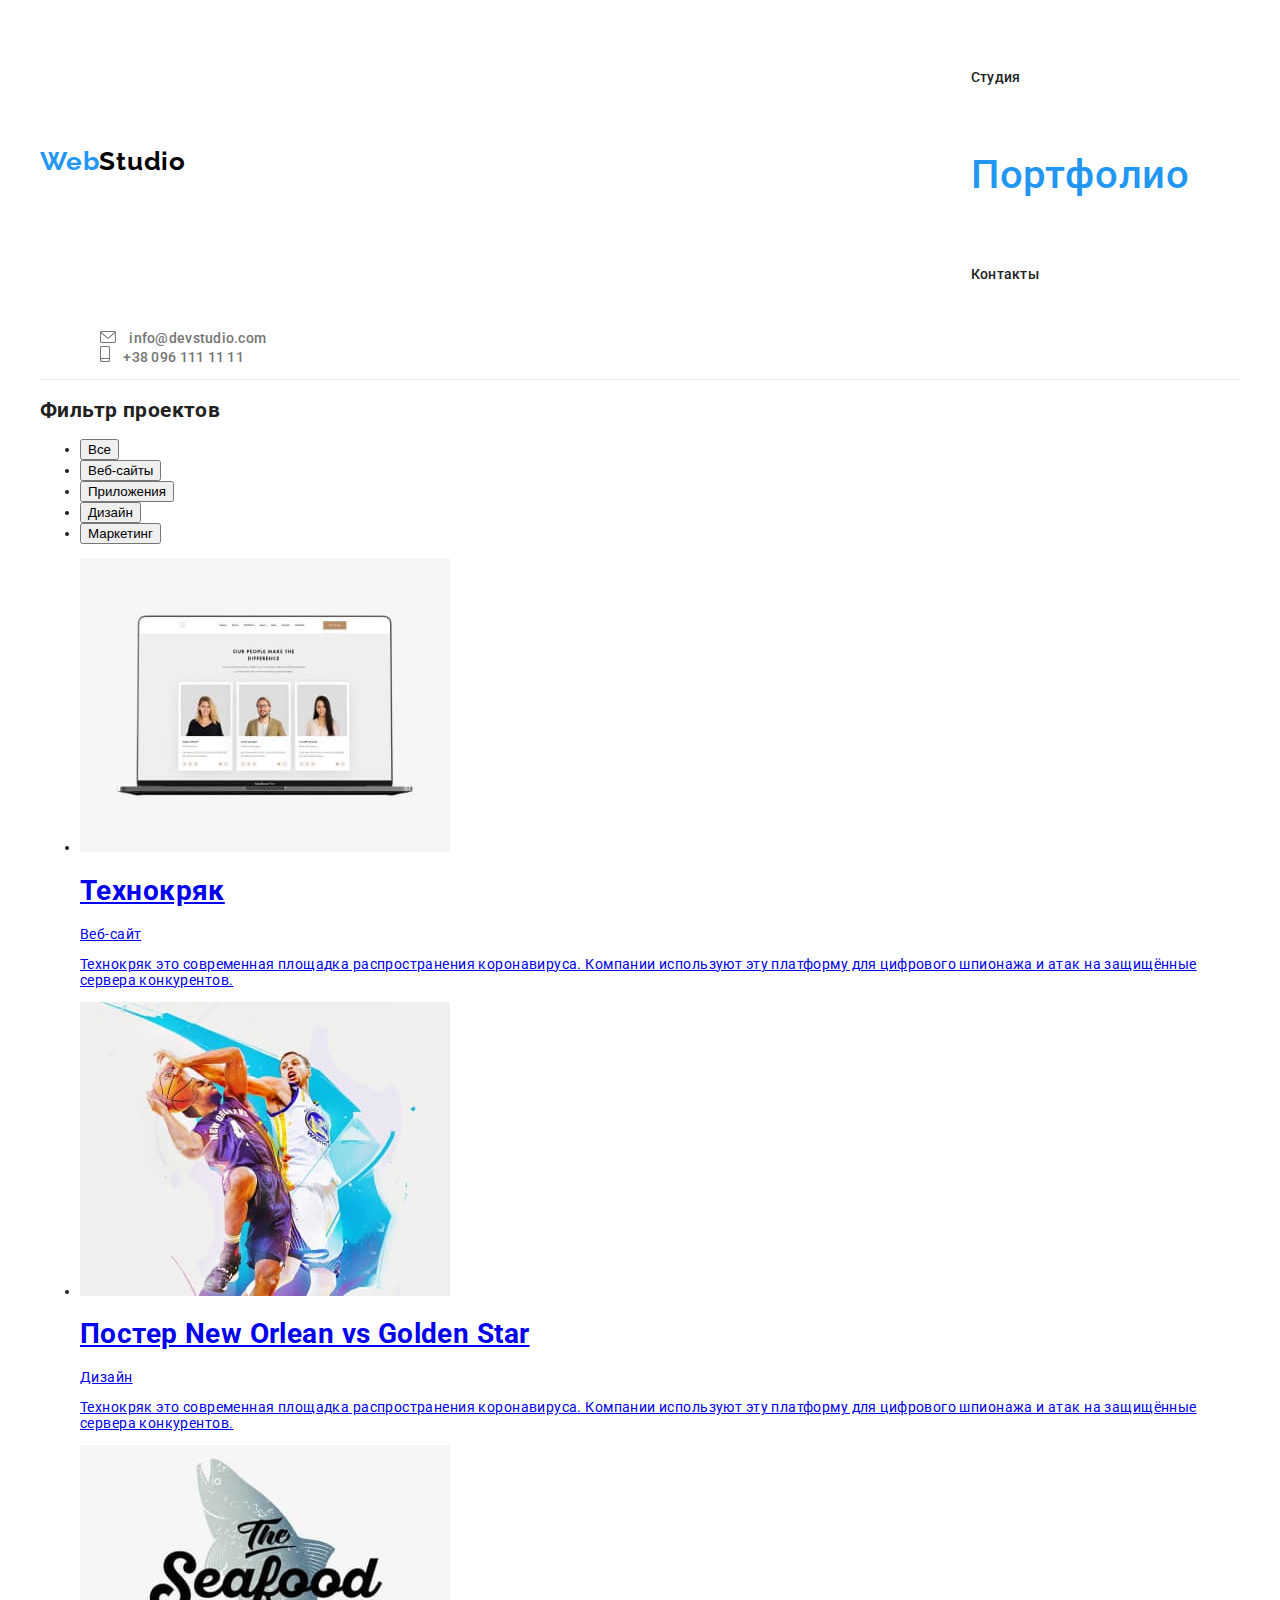
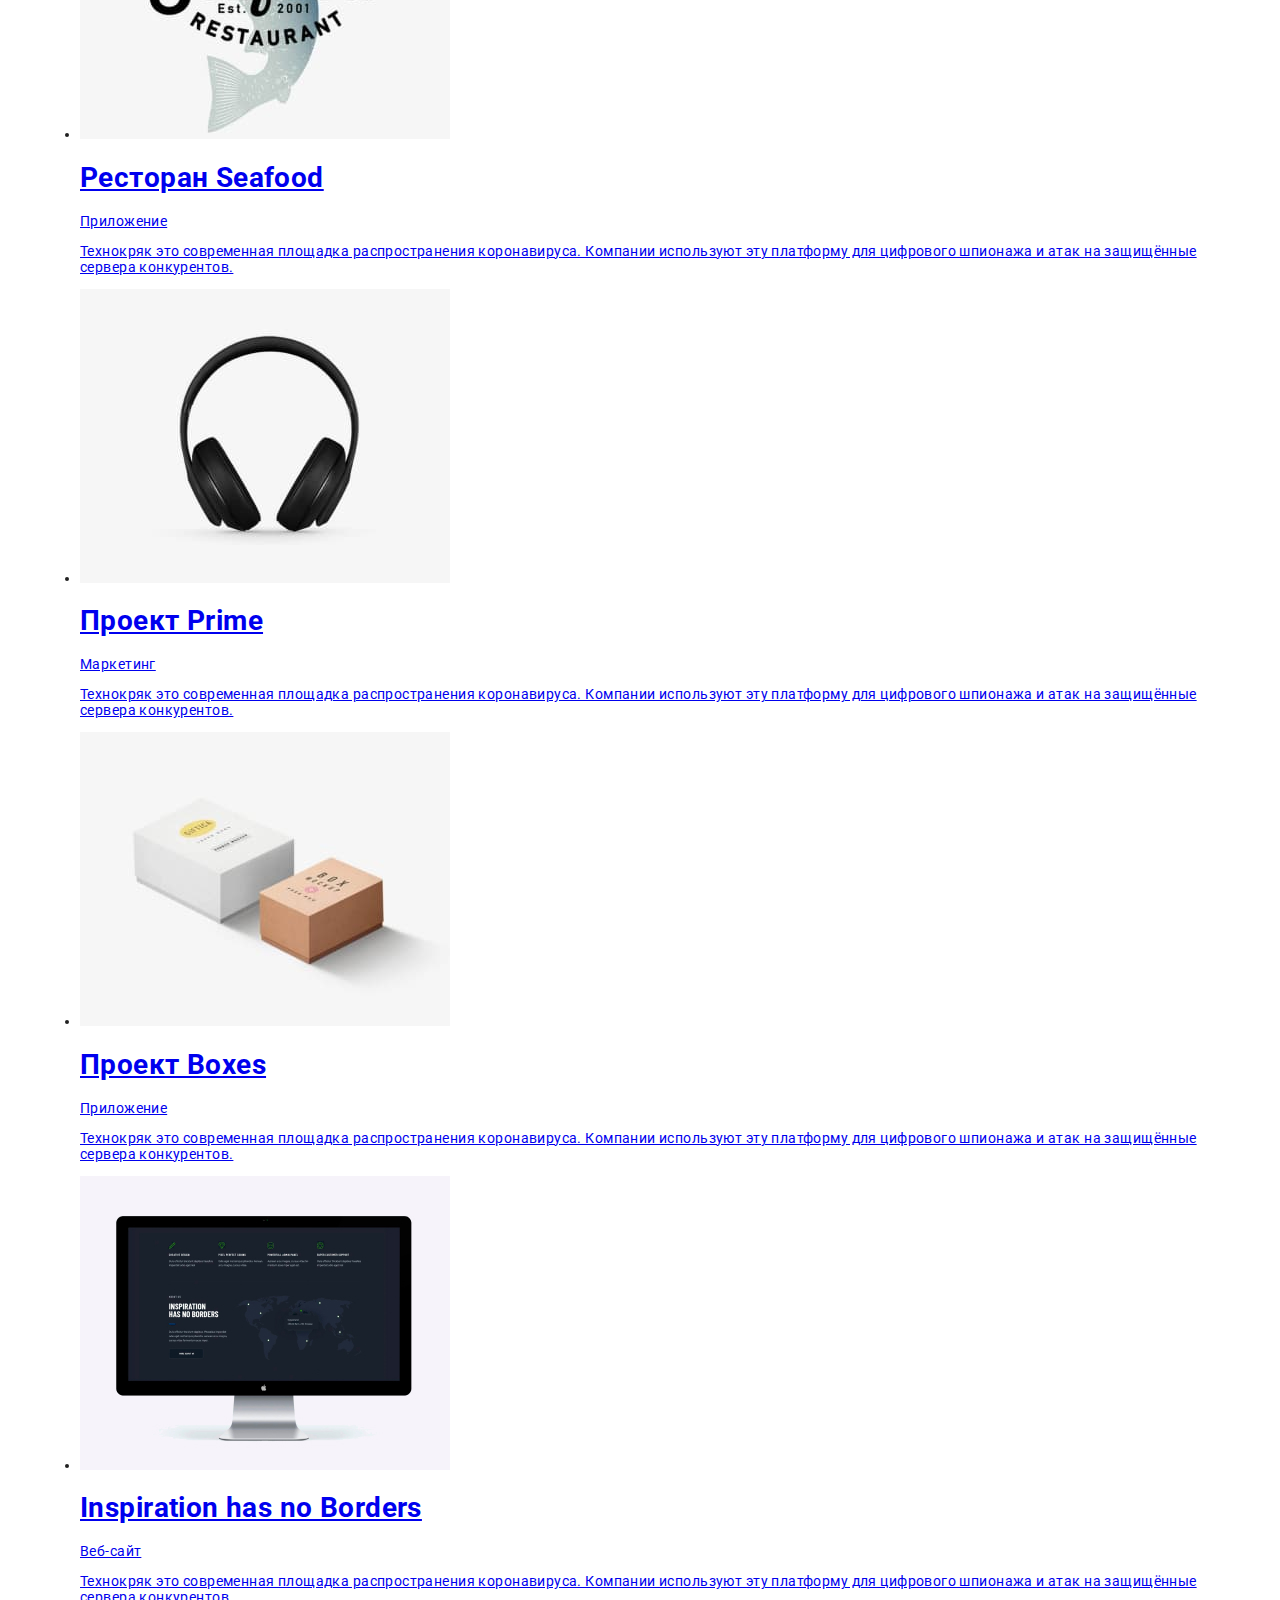
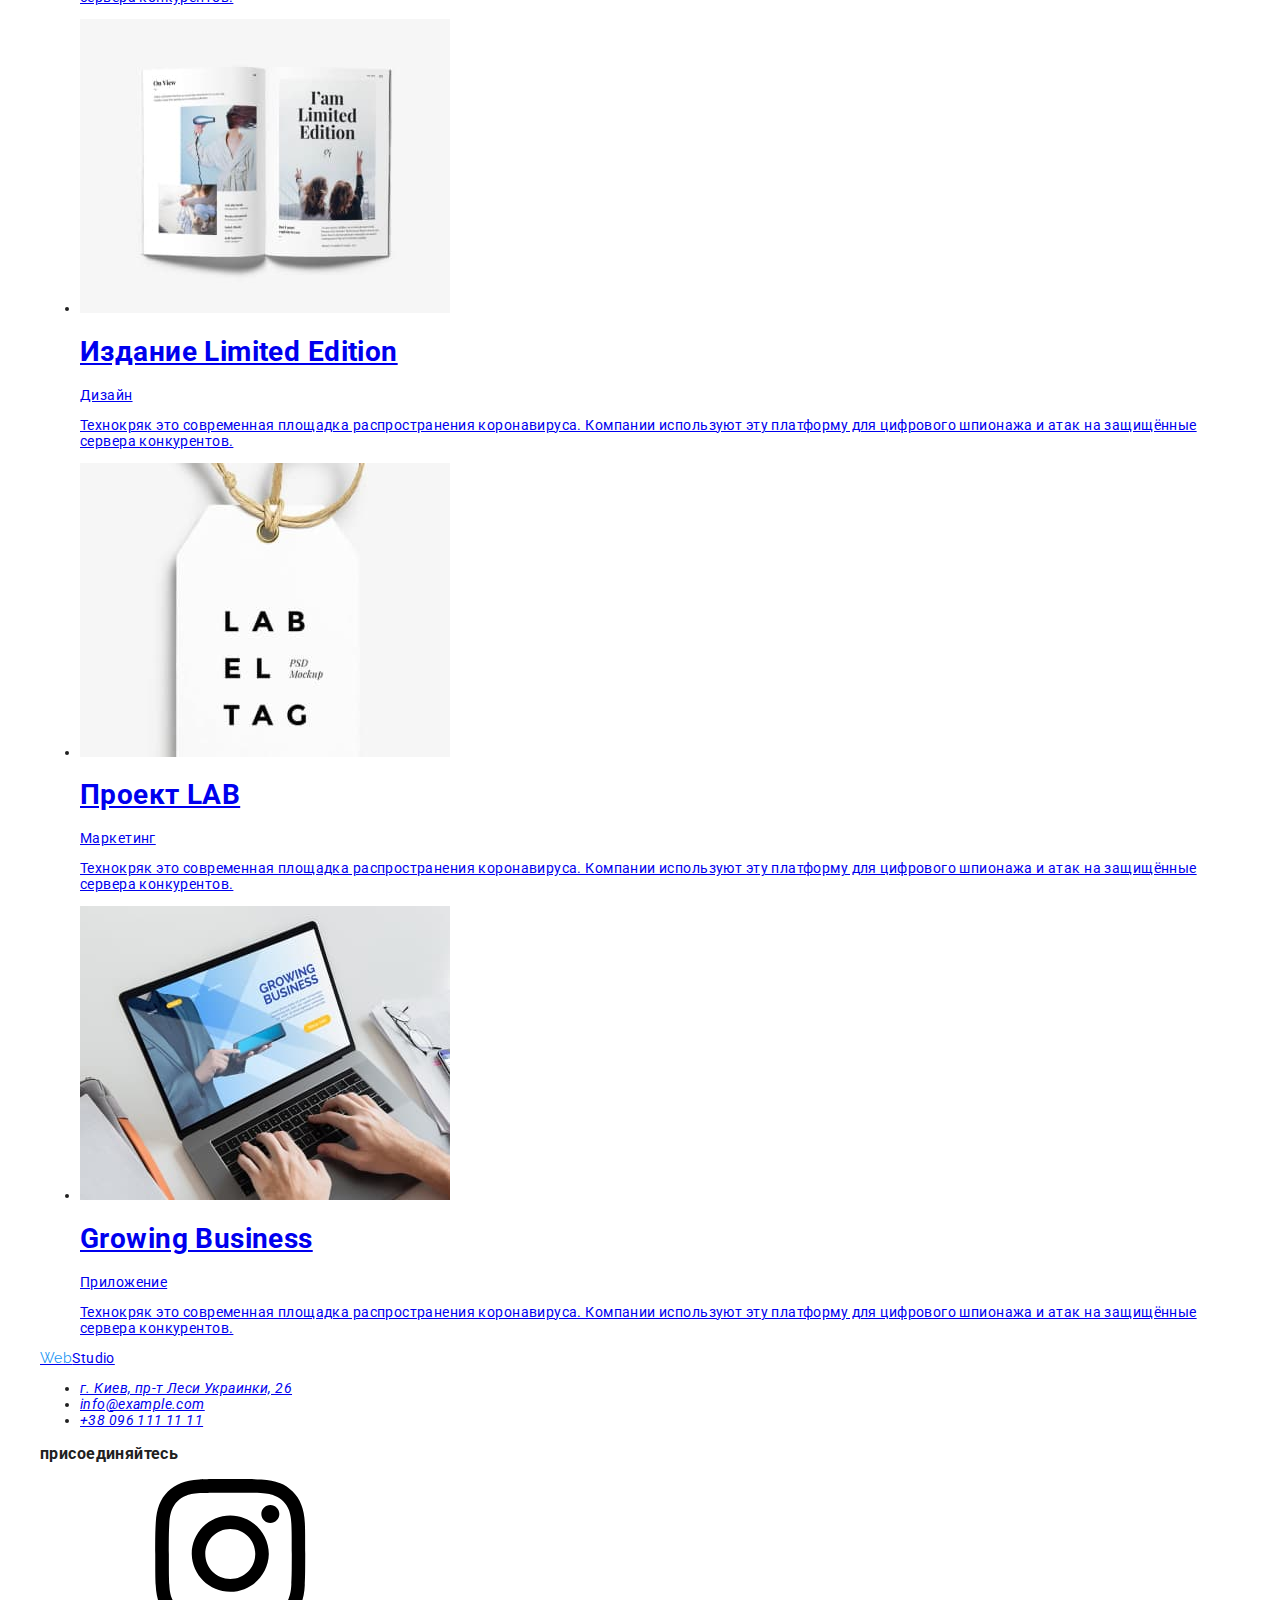
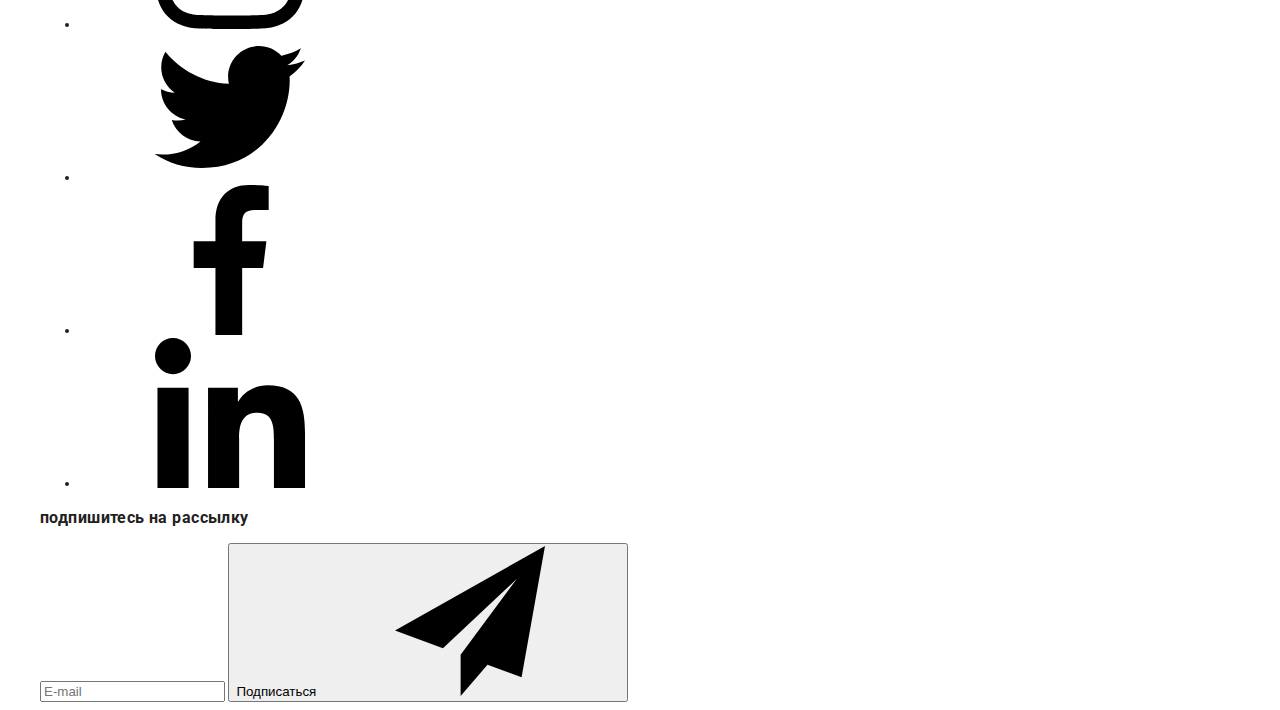
==== portfolio.html @ b64569e5 "Сделана предварительная верстка мобильного хедера и выпадающего меню" ====
<!DOCTYPE html>
<html lang="ru">
<head>
    <meta charset="UTF-8">
    <meta http-equiv="X-UA-Compatible" content="IE=edge">
    <meta name="viewport" content="width=device-width, initial-scale=1.0">
    <title>Portfolio</title>
    <link rel="preconnect" href="https://fonts.googleapis.com">
    <link rel="preconnect" href="https://fonts.gstatic.com" crossorigin>
    <link href="https://fonts.googleapis.com/css2?family=Raleway:wght@700&family=Roboto:wght@400;500;700;900&display=swap"
        rel="stylesheet">
    <link rel="stylesheet" href="https://cdnjs.cloudflare.com/ajax/libs/modern-normalize/1.1.0/modern-normalize.min.css"
        integrity="sha512-wpPYUAdjBVSE4KJnH1VR1HeZfpl1ub8YT/NKx4PuQ5NmX2tKuGu6U/JRp5y+Y8XG2tV+wKQpNHVUX03MfMFn9Q=="
        crossorigin="anonymous" referrerpolicy="no-referrer" />
    <link rel="stylesheet" href="./css/main.min.css">
</head>
<body>

    <!--Header section-->
    
    <header>
        <div class="container">
        <div class="header">
            <nav class="navbar">
                <a href="./" class="header__logo"><span class="logo-first-half">Web</span>Studio</a>
                <ul class="navbar-list">
                    <li class="navbar-list__item">
                        <a href="./" class="navbar-list__link">Студия</a>
                    </li>
                    <li class="navbar-list__item">
                        <a href="./portfolio.html" class="navbar-list__link navbar-list__link--current">Портфолио</a>
                    </li>
                    <li class="navbar-list__item">
                        <a href="#" class="navbar-list__link">Контакты</a>
                    </li>
                </ul>
            </nav>
            <ul class="header-contacts">
                <li class="header-contacts__item">
                    <a href="mailto:info@devstudio.com" class="header-contacts__link">
                        <svg class="header-contacts__mail">
                            <use href="./images/icons.svg#icon-envelope"></use>
                        </svg>
                        info@devstudio.com
                    </a>
                </li>
                <li class="header-contacts__item">
                    <a href="tel:+380961111111" class="header-contacts__link">
                            <svg class="header-contacts__phone">
                            <use href="./images/icons.svg#icon-smartphone"></use>
                        </svg>
                        +38 096 111 11 11
                    </a>
                </li>
            </ul>
        </div>
        </div>
    </header>

    <main>

        <!-- Секция фильтры -->
        <section class="projects-section section">
            <div class="container">
                <h2 class="filters-title">Фильтр проектов</h2>
                <ul class="filters">
                        <li><button class="filters__button" type="button">Все</button></li>
                        <li><button class="filters__button" type="button">Веб-сайты</button></li>
                        <li><button class="filters__button" type="button">Приложения</button></li>
                        <li><button class="filters__button" type="button">Дизайн</button></li>
                        <li><button class="filters__button" type="button">Маркетинг</button></li>
                </ul> 
        

        <!-- Секция проекты -->

        <ul class="projects-list">
            <li class="project">
                <a href="#" target="_blank" class="project__link">
                    <div class="project__card">
                        <img src="./images/portfolio1.jpg" alt="Веб-сайт на ноутбуке" width="370">
                        <div class="project__text">
                            <h1 class="project__title">Технокряк</h1>
                            <p class="project__description">Веб-сайт</p>
                        </div>
                        <p class="project__overlay">Технокряк это современная площадка распространения коронавируса.
                            Компании используют эту
                            платформу для цифрового
                            шпионажа и атак на защищённые сервера конкурентов.
                        </p>
                    </div>
                </a>
            </li>
            <li class="project">
                <a href="#" target="_blank" class="project__link">
                    <div class="project__card">
                        <img src="./images/portfolio2.jpg" alt="Постер с баскетболистами" width="370">
                        <div class="project__text">
                            <h1 class="project__title">Постер New Orlean vs Golden Star</h1>
                            <p class="project__description">Дизайн</p>
                        </div>
                        <p class="project__overlay">Технокряк это современная площадка распространения коронавируса.
                            Компании используют эту
                            платформу для цифрового
                            шпионажа и атак на защищённые сервера конкурентов.
                        </p>
                    </div>
                </a>
            </li>
            <li class="project">
                <a href="#" target="_blank" class="project__link">
                    <div class="project__card">
                        <img src="./images/portfolio3.jpg" alt="Логотип ресторана морепродуктов" width="370">
                        <div class="project__text">
                            <h1 class="project__title">Ресторан Seafood</h1>
                            <p class="project__description">Приложение</p>
                        </div>
                        <p class="project__overlay">Технокряк это современная площадка распространения коронавируса.
                            Компании используют эту
                            платформу для цифрового
                            шпионажа и атак на защищённые сервера конкурентов.
                        </p>
                    </div>
                </a>
            </li>
            <li class="project">
                <a href="#" target="_blank" class="project__link">
                    <div class="project__card">
                        <img src="./images/portfolio4.jpg" alt="Наушники" width="370">
                        <div class="project__text">
                            <h1 class="project__title">Проект Prime</h1>
                            <p class="project__description">Маркетинг</p>
                        </div>
                        <p class="project__overlay">Технокряк это современная площадка распространения коронавируса.
                            Компании используют эту
                            платформу для цифрового
                            шпионажа и атак на защищённые сервера конкурентов.
                        </p>
                    </div>
                </a>
            </li>
            <li class="project">
                <a href="#" target="_blank" class="project__link">
                    <div class="project__card">
                        <img src="./images/portfolio5.jpg" alt="Приложения-коробки" width="370">
                        <div class="project__text">
                            <h1 class="project__title">Проект Boxes</h1>
                            <p class="project__description">Приложение</p>
                        </div>
                        <p class="project__overlay">Технокряк это современная площадка распространения коронавируса.
                            Компании используют эту
                            платформу для цифрового
                            шпионажа и атак на защищённые сервера конкурентов.
                        </p>
                    </div>
                </a>
            </li>
            <li class="project">
                <a href="#" target="_blank" class="project__link">
                    <div class="project__card">
                        <img src="./images/portfolio6.jpg" alt="Веб сайт на мониторе" width="370">
                        <div class="project__text">
                            <h1 class="project__title">Inspiration has no Borders</h1>
                            <p class="project__description">Веб-сайт</p>
                        </div>
                        <p class="project__overlay">Технокряк это современная площадка распространения коронавируса.
                            Компании используют эту
                            платформу для цифрового
                            шпионажа и атак на защищённые сервера конкурентов.
                        </p>
                    </div>
                </a>
            </li>
            <li class="project">
                <a href="#" target="_blank" class="project__link">
                    <div class="project__card">
                        <img src="./images/portfolio7.jpg" alt="Развернутый журнал" width="370">
                        <div class="project__text">
                            <h1 class="project__title">Издание Limited Edition</h1>
                            <p class="project__description">Дизайн</p>
                        </div>
                        <p class="project__overlay">Технокряк это современная площадка распространения коронавируса.
                            Компании используют эту
                            платформу для цифрового
                            шпионажа и атак на защищённые сервера конкурентов.
                        </p>
                    </div>
                </a>
            </li>
            <li class="project">
                <a href="#" target="_blank" class="project__link">
                    <div class="project__card">
                        <img src="./images/portfolio8.jpg" alt="Бумажный ярлык" width="370">
                        <div class="project__text">
                            <h1 class="project__title">Проект LAB</h1>
                            <p class="project__description">Маркетинг</p>
                        </div>
                        <p class="project__overlay">Технокряк это современная площадка распространения коронавируса.
                            Компании используют эту
                            платформу для цифрового
                            шпионажа и атак на защищённые сервера конкурентов.
                        </p>
                    </div>
                </a>
            </li>
            <li class="project">
                <a href="#" target="_blank" class="project__link">
                    <div class="project__card">
                        <img src="./images/portfolio9.jpg" alt="Работа на сайте на ноутбуке" width="370">
                        <div class="project__text">
                            <h1 class="project__title">Growing Business</h1>
                            <p class="project__description">Приложение</p>
                        </div>
                        <p class="project__overlay">Технокряк это современная площадка распространения коронавируса.
                            Компании используют эту
                            платформу для цифрового
                            шпионажа и атак на защищённые сервера конкурентов.
                        </p>
                    </div>
                </a>
            </li>
        </ul>
        </div>
        </section>

    </main>

    <footer class="footer">
        <div class="footer-container container">
            <div>
                <a href="./" class="footer__logo"><span class="logo-first-half">Web</span>Studio</a>
                <address class="address">
                    <ul class="address__links">
                        <li>
                            <a href="https://goo.gl/maps/upg2X7vJhhXh7Hix6" class="address__link"><span
                                    class="address__physical">г. Киев, пр-т Леси Украинки, 26</span></a>
                        </li>
                        <li>
                            <a href="mailto:info@devstudio.com" class="address__link">info@example.com</a>
                        </li>
                        <li>
                            <a href="tel:+380961111111" class="address__link">+38 096 111 11 11</a>
                        </li>
                    </ul>
                </address>
            </div>
            <div class="social">
                <h3 class="social__title">присоединяйтесь</h3>
                <ul class="social-networks">
                    <li class="social-networks__button">
                        <a class="social-networks__link" href="#" target="blank">
                            <svg class="social-networks__icon">
                                <use href="./images/icons.svg#icon-instagram"></use>
                            </svg>
                        </a>
                    </li>
                    <li class="social-networks__button">
                        <a class="social-networks__link" href="#" target="blank">
                            <svg class="social-networks__icon">
                                <use href="./images/icons.svg#icon-twitter"></use>
                            </svg>
                        </a>
                    </li>
                    <li class="social-networks__button">
                        <a class="social-networks__link" href="#" target="blank">
                            <svg class="social-networks__icon">
                                <use href="./images/icons.svg#icon-facebook"></use>
                            </svg>
                        </a>
                    </li>
                    <li class="social-networks__button">
                        <a class="social-networks__link" href="#" target="blank">
                            <svg class="social-networks__icon">
                                <use href="./images/icons.svg#icon-linkedin"></use>
                            </svg>
                        </a>
                    </li>
                </ul>
            </div>
            <div class="newsletter">
                <h3 class="newsletter__title">подпишитесь на рассылку</h3>
                <form class="newsletter-subscribe">
                    <input class="newsletter-subscribe__form" type="email" placeholder="E-mail" name="newsletter-mail">
                    <button class="newsletter-subscribe__button" type="submit">Подписаться
                        <svg class="newsletter-subscribe__icon">
                            <use href="./images/icons.svg#icon-news-send"></use>
                        </svg>
                    </button>
                </form>
            </div>
        </div>
    </footer>
</body>
</html>
---- css/main.min.css ----
@-webkit-keyframes modal-appear{0%{opacity:0}100%{opacity:1}}@keyframes modal-appear{0%{opacity:0}100%{opacity:1}}body{font-family:'Roboto', sans-serif;color:#212121;font-size:14px;letter-spacing:0.03em;background-color:#fff}.container{margin-left:auto;margin-right:auto;padding-left:15px;padding-right:15px}@media screen and (min-width: 480px){.container{width:480px}}@media screen and (min-width: 768px){.container{width:768px}}@media screen and (min-width: 1200px){.container{width:1200px}}.header{border-bottom:1px solid #ececec;position:relative}.navbar{display:-webkit-box;display:-ms-flexbox;display:flex;-webkit-box-align:center;-ms-flex-align:center;align-items:center;-webkit-box-pack:justify;-ms-flex-pack:justify;justify-content:space-between;-ms-flex-wrap:wrap;flex-wrap:wrap}.menu-button{display:-webkit-box;display:-ms-flexbox;display:flex;-webkit-box-pack:center;-ms-flex-pack:center;justify-content:center;-webkit-box-align:center;-ms-flex-align:center;align-items:center;width:40px;height:40px;margin:0;padding:0;border:none;background-color:transparent;z-index:1}.menu-button .icon-cross{display:none}.menu-button.is-open .icon-cross{display:block}.menu-button.is-open .icon-menu{display:none}.menu-container{display:none;background-color:palegoldenrod;position:absolute;top:0%;left:0%;width:100%;height:100vh}.menu-container.is-open{display:block}.header__logo{font-family:'Raleway', sans-serif;font-weight:bold;font-size:26px;line-height:1.2;letter-spacing:0.03em;text-decoration:none;color:#000;padding-top:16px;padding-bottom:16px}@media screen and (min-width: 480px){.header__logo{padding-top:16px;padding-bottom:16px}}@media screen and (min-width: 768px){.header__logo{margin-top:26px;margin-bottom:26px}}.logo-first-half{font-family:'Raleway', sans-serif;color:#2196f3}.navbar-list{list-style:none;padding-left:0px}.navbar-list__item{margin-top:27px;margin-right:50px;display:-webkit-box;display:-ms-flexbox;display:flex}.navbar-list__item:last-child{margin-right:0px}.navbar-list__link{font-weight:500;font-size:14px;line-height:1.15;letter-spacing:0.02em;color:#212121;text-decoration:none;display:-webkit-box;display:-ms-flexbox;display:flex;padding-top:20px;padding-bottom:20px;-webkit-transition:color 250ms cubic-bezier(0.4, 0, 0.2, 1);transition:color 250ms cubic-bezier(0.4, 0, 0.2, 1)}.navbar-list__link:hover,.navbar-list__link:focus{color:#2196f3}.navbar-list__link--current{font-weight:500;font-size:40px;line-height:1.17;letter-spacing:0.02em;color:#2196f3;text-decoration:none;position:relative}.header-contacts__mail{width:16px;height:12px;fill:#757575;margin-right:10px;-webkit-transition:fill 250ms cubic-bezier(0.4, 0, 0.2, 1);transition:fill 250ms cubic-bezier(0.4, 0, 0.2, 1)}.header-contacts__link:hover .header-contacts__mail,.header-contacts__link:focus .header-contacts__mail{fill:#2196f3}.header-contacts__phone{width:10px;height:16px;fill:#757575;margin-right:10px;-webkit-transition:fill 250ms cubic-bezier(0.4, 0, 0.2, 1);transition:fill 250ms cubic-bezier(0.4, 0, 0.2, 1)}.header-contacts__link:hover .header-contacts__phone,.header-contacts__link:focus .header-contacts__phone{fill:#2196f3}.header-contacts{list-style:none;padding:0px}.header-contacts__item{-webkit-box-align:center;-ms-flex-align:center;align-items:center;margin-left:50px}.header-contacts__link{font-weight:500;font-size:14px;line-height:1.15;letter-spacing:0.02em;color:#757575;text-decoration:none;-webkit-box-align:center;-ms-flex-align:center;align-items:center;margin-left:10px;padding-bottom:20px;padding-top:20px;-webkit-transition:color 250ms cubic-bezier(0.4, 0, 0.2, 1);transition:color 250ms cubic-bezier(0.4, 0, 0.2, 1)}.header-contacts__link:hover,.header-contacts__link:focus{color:#2196f3}
/*# sourceMappingURL=main.min.css.map */
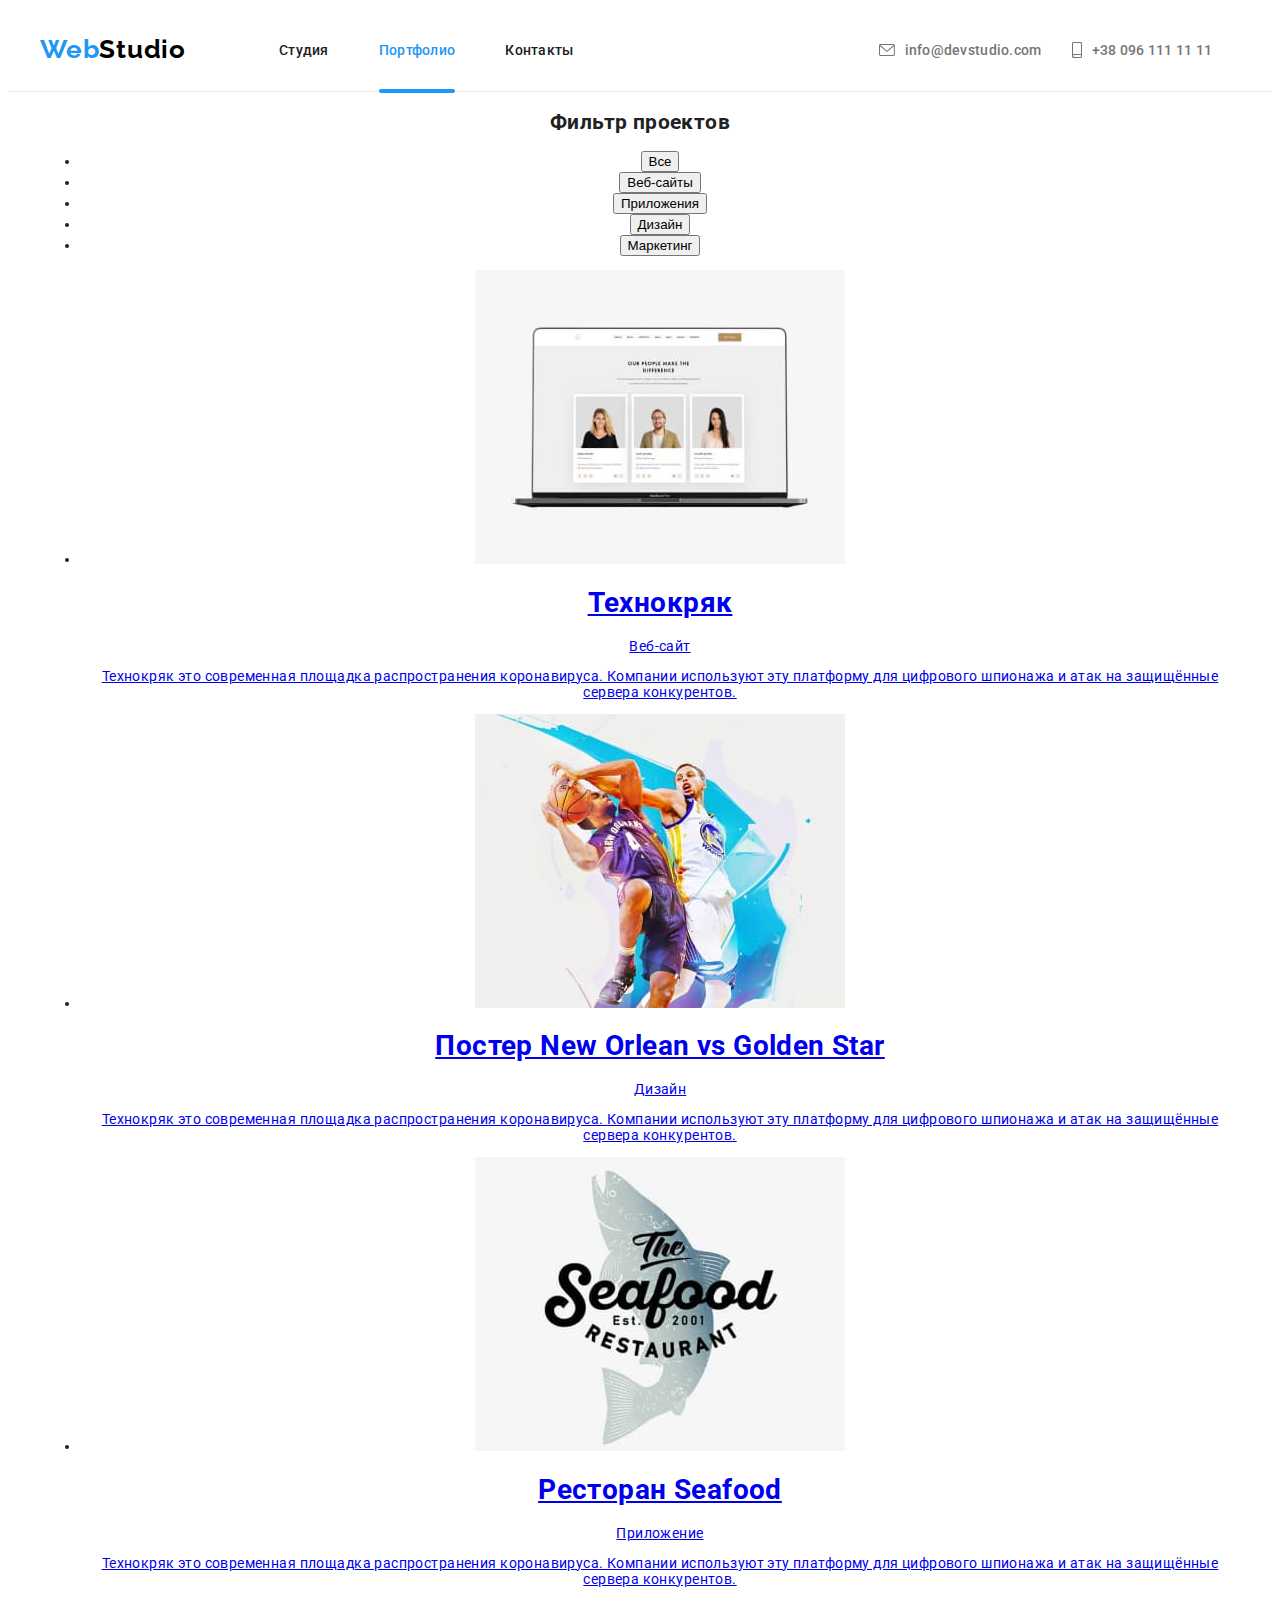
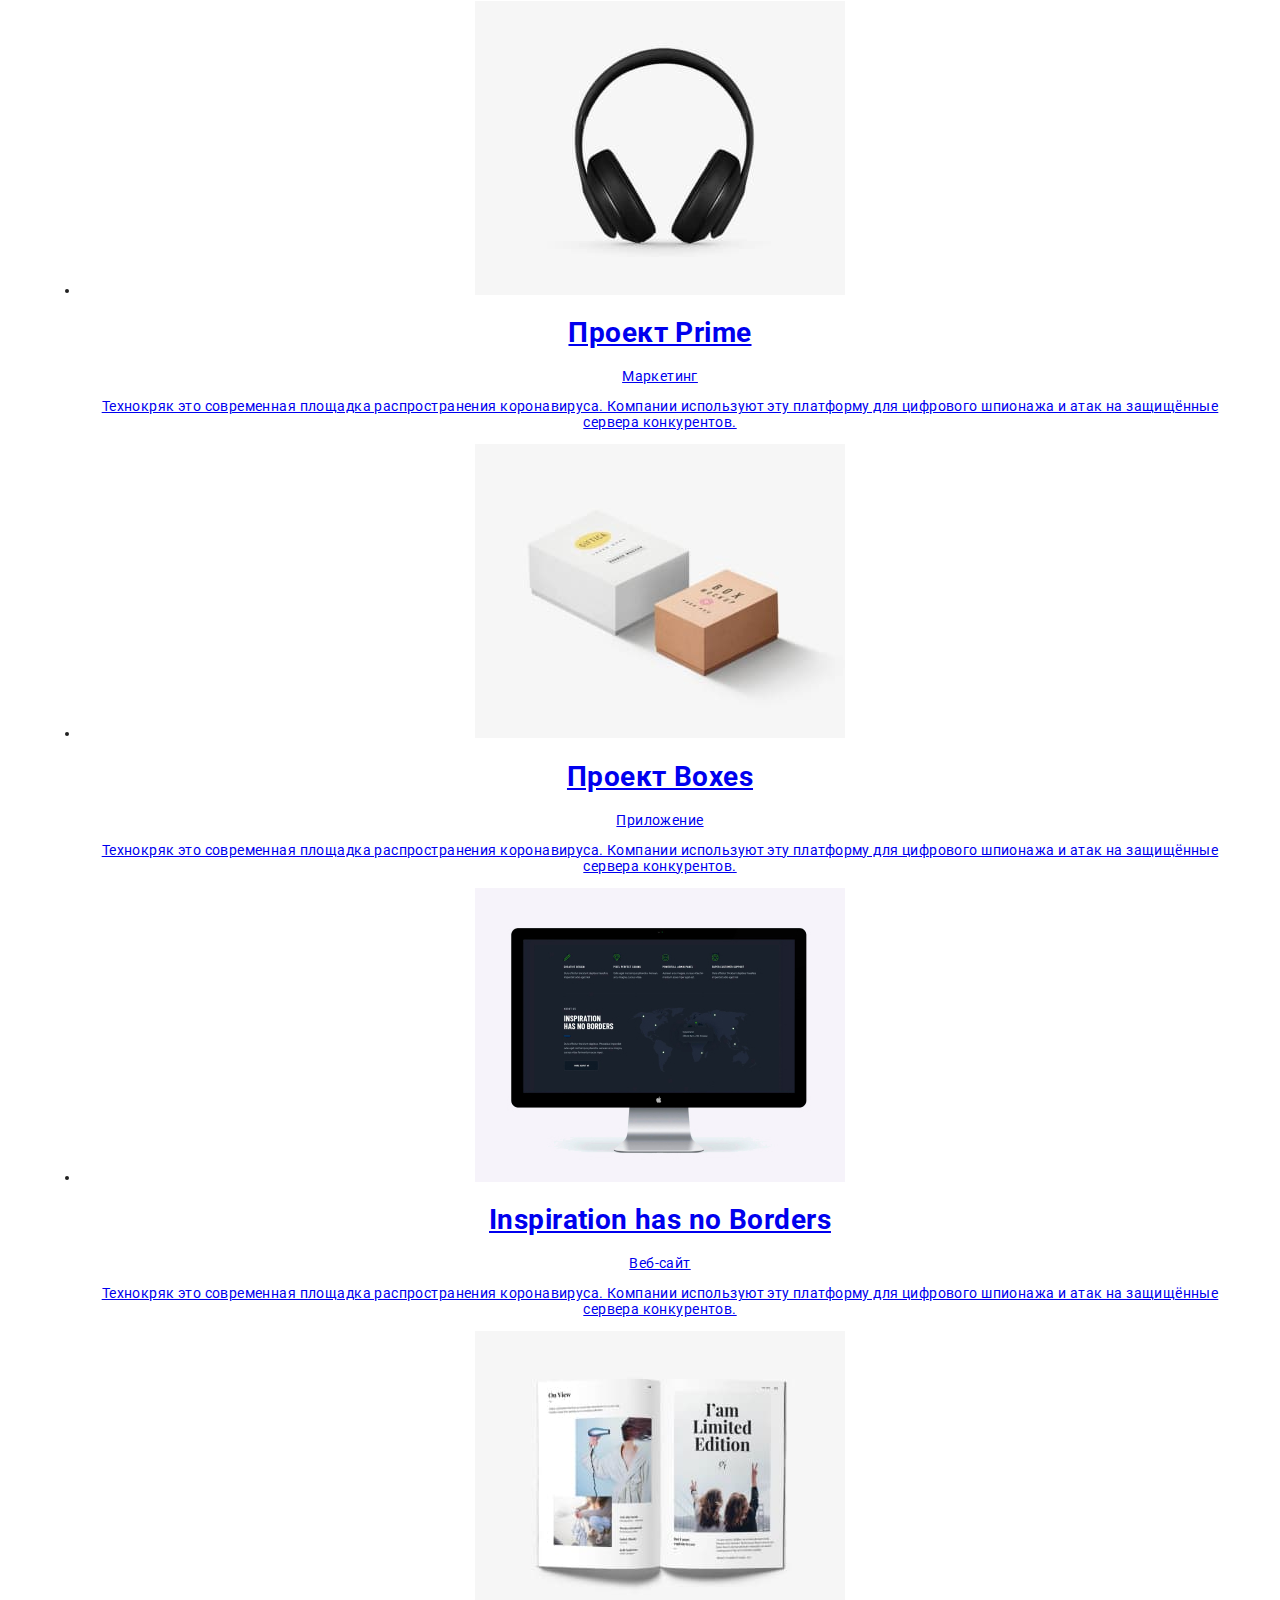
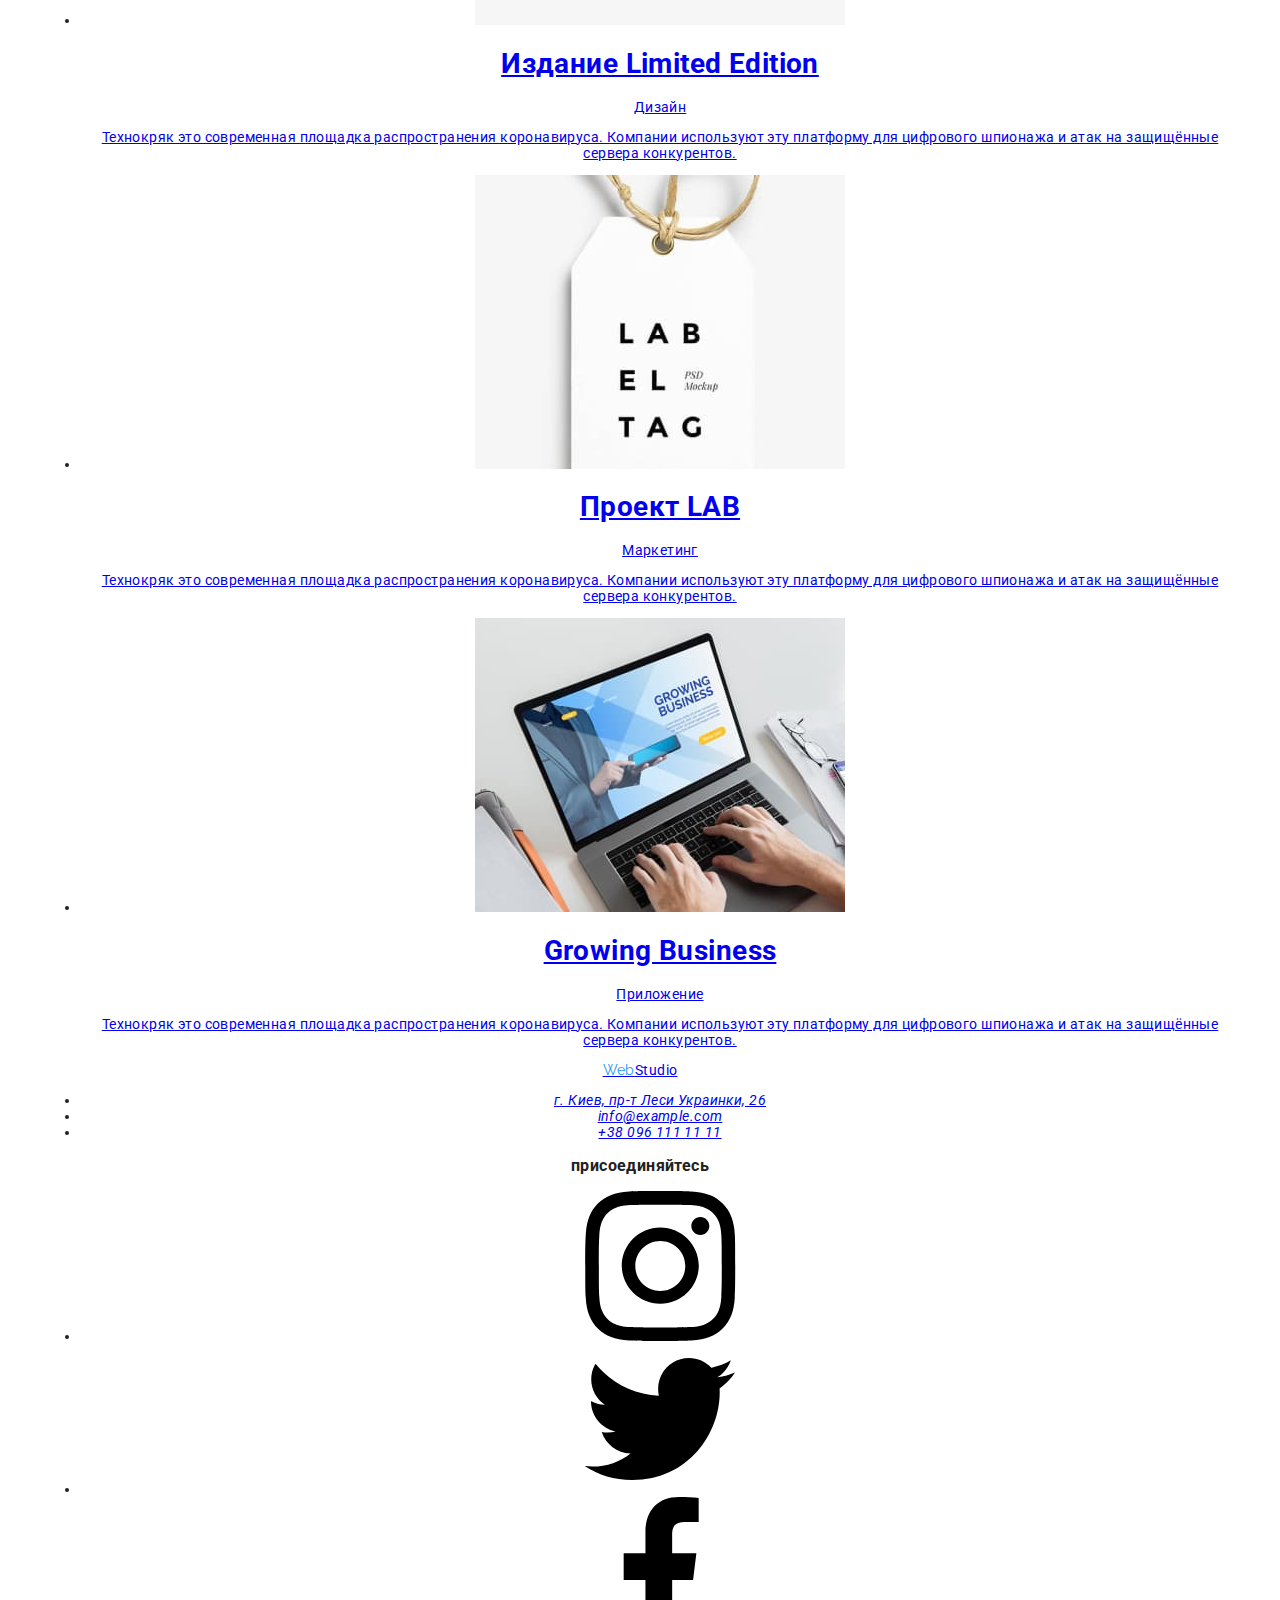
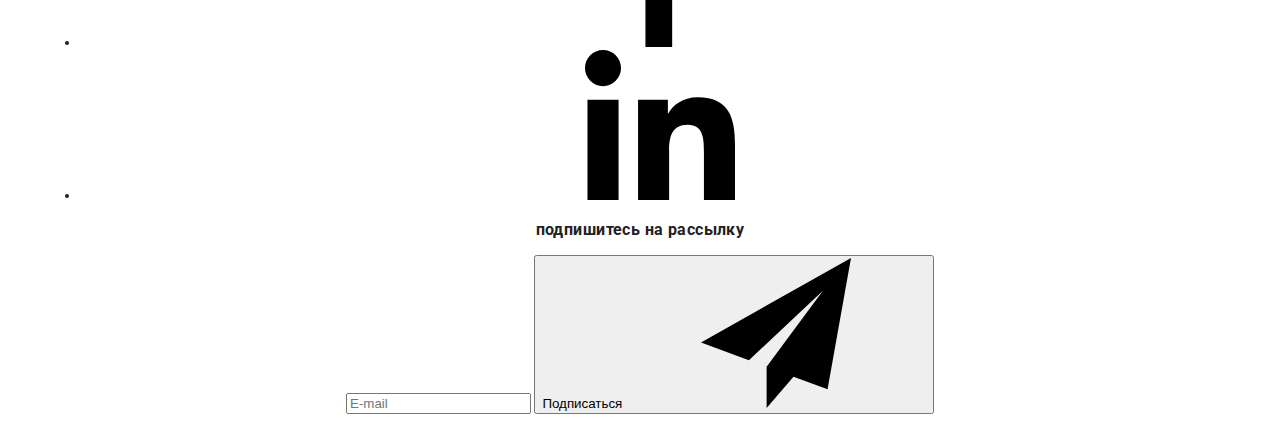
==== commit fea54a65: "Хедер адаптирован под все устройства" ====
--- a/portfolio.html
+++ b/portfolio.html
@@ -18,42 +18,67 @@
 
     <!--Header section-->
     
-    <header>
-        <div class="container">
-        <div class="header">
-            <nav class="navbar">
-                <a href="./" class="header__logo"><span class="logo-first-half">Web</span>Studio</a>
-                <ul class="navbar-list">
-                    <li class="navbar-list__item">
-                        <a href="./" class="navbar-list__link">Студия</a>
-                    </li>
-                    <li class="navbar-list__item">
-                        <a href="./portfolio.html" class="navbar-list__link navbar-list__link--current">Портфолио</a>
-                    </li>
-                    <li class="navbar-list__item">
-                        <a href="#" class="navbar-list__link">Контакты</a>
+    <header class="header">
+        <div class="container navbar">
+            <!-- Header logo -->
+            <a href="./" class="header__logo"><span class="logo-first-half">Web</span>Studio</a>
+            <!-- Mobile menu toggle -->
+            <button type="button" class="menu-button" aria-expanded="false" aria-controls="menu-container" data-menu-button>
+                <svg width="24" height="16" aria-label="Переключатель мобильного меню" class="menu-button__icon">
+                    <use class="icon-cross" href="./images/icons.svg#menu-close"></use>
+                    <use class="icon-menu" href="./images/icons.svg#menu-open"></use>
+                </svg>
+            </button>
+            <!-- Mobile menu -->
+            <div class="menu-container" id="menu-container" data-menu>
+                <nav class="main-nav">
+                    <ul class="navbar-list">
+                        <li class="navbar-list__item">
+                            <a href="./" class="navbar-list__link">Студия</a>
+                        </li>
+                        <li class="navbar-list__item">
+                            <a href="./portfolio.html" class="navbar-list__link navbar-list__link--current">Портфолио</a>
+                        </li>
+                        <li class="navbar-list__item">
+                            <a href="#" class="navbar-list__link">Контакты</a>
+                        </li>
+                    </ul>
+                </nav>
+                <!-- Header contacts -->
+                <ul class="header-contacts">
+                    <li class="header-contacts__item">
+                        <a href="mailto:info@devstudio.com" class="header-contacts__link menu-mail-link ">
+                            <svg class="header-contacts__mail">
+                                <use href="./images/icons.svg#icon-envelope"></use>
+                            </svg>
+                            info@devstudio.com
+                        </a>
+                    </li>
+                    <li class="header-contacts__item">
+                        <a href="tel:+380961111111" class="header-contacts__link">
+                            <svg class="header-contacts__phone">
+                                <use href="./images/icons.svg#icon-smartphone"></use>
+                            </svg>
+                            +38 096 111 11 11
+                        </a>
                     </li>
                 </ul>
-            </nav>
-            <ul class="header-contacts">
-                <li class="header-contacts__item">
-                    <a href="mailto:info@devstudio.com" class="header-contacts__link">
-                        <svg class="header-contacts__mail">
-                            <use href="./images/icons.svg#icon-envelope"></use>
-                        </svg>
-                        info@devstudio.com
-                    </a>
-                </li>
-                <li class="header-contacts__item">
-                    <a href="tel:+380961111111" class="header-contacts__link">
-                            <svg class="header-contacts__phone">
-                            <use href="./images/icons.svg#icon-smartphone"></use>
-                        </svg>
-                        +38 096 111 11 11
-                    </a>
-                </li>
-            </ul>
-        </div>
+    
+                <ul class="menu-contacts">
+                    <li class="menu-contacts__item">
+                        <a href="#" class="menu-contacts__link">Instagram</a>
+                    </li>
+                    <li class="menu-contacts__item">
+                        <a href="#" class="menu-contacts__link">Twitter</a>
+                    </li>
+                    <li class="menu-contacts__item">
+                        <a href="#" class="menu-contacts__link">Facebook</a>
+                    </li>
+                    <li class="menu-contacts__item">
+                        <a href="#" class="menu-contacts__link">LinkedIn</a>
+                    </li>
+                </ul>
+            </div>
         </div>
     </header>
 
@@ -290,5 +315,6 @@
             </div>
         </div>
     </footer>
+    <script src="./js/mobile-menu.js"></script>
 </body>
 </html>--- a/css/main.min.css
+++ b/css/main.min.css
@@ -1,2 +1,2 @@
-@-webkit-keyframes modal-appear{0%{opacity:0}100%{opacity:1}}@keyframes modal-appear{0%{opacity:0}100%{opacity:1}}body{font-family:'Roboto', sans-serif;color:#212121;font-size:14px;letter-spacing:0.03em;background-color:#fff}.container{margin-left:auto;margin-right:auto;padding-left:15px;padding-right:15px}@media screen and (min-width: 480px){.container{width:480px}}@media screen and (min-width: 768px){.container{width:768px}}@media screen and (min-width: 1200px){.container{width:1200px}}.header{border-bottom:1px solid #ececec;position:relative}.navbar{display:-webkit-box;display:-ms-flexbox;display:flex;-webkit-box-align:center;-ms-flex-align:center;align-items:center;-webkit-box-pack:justify;-ms-flex-pack:justify;justify-content:space-between;-ms-flex-wrap:wrap;flex-wrap:wrap}.menu-button{display:-webkit-box;display:-ms-flexbox;display:flex;-webkit-box-pack:center;-ms-flex-pack:center;justify-content:center;-webkit-box-align:center;-ms-flex-align:center;align-items:center;width:40px;height:40px;margin:0;padding:0;border:none;background-color:transparent;z-index:1}.menu-button .icon-cross{display:none}.menu-button.is-open .icon-cross{display:block}.menu-button.is-open .icon-menu{display:none}.menu-container{display:none;background-color:palegoldenrod;position:absolute;top:0%;left:0%;width:100%;height:100vh}.menu-container.is-open{display:block}.header__logo{font-family:'Raleway', sans-serif;font-weight:bold;font-size:26px;line-height:1.2;letter-spacing:0.03em;text-decoration:none;color:#000;padding-top:16px;padding-bottom:16px}@media screen and (min-width: 480px){.header__logo{padding-top:16px;padding-bottom:16px}}@media screen and (min-width: 768px){.header__logo{margin-top:26px;margin-bottom:26px}}.logo-first-half{font-family:'Raleway', sans-serif;color:#2196f3}.navbar-list{list-style:none;padding-left:0px}.navbar-list__item{margin-top:27px;margin-right:50px;display:-webkit-box;display:-ms-flexbox;display:flex}.navbar-list__item:last-child{margin-right:0px}.navbar-list__link{font-weight:500;font-size:14px;line-height:1.15;letter-spacing:0.02em;color:#212121;text-decoration:none;display:-webkit-box;display:-ms-flexbox;display:flex;padding-top:20px;padding-bottom:20px;-webkit-transition:color 250ms cubic-bezier(0.4, 0, 0.2, 1);transition:color 250ms cubic-bezier(0.4, 0, 0.2, 1)}.navbar-list__link:hover,.navbar-list__link:focus{color:#2196f3}.navbar-list__link--current{font-weight:500;font-size:40px;line-height:1.17;letter-spacing:0.02em;color:#2196f3;text-decoration:none;position:relative}.header-contacts__mail{width:16px;height:12px;fill:#757575;margin-right:10px;-webkit-transition:fill 250ms cubic-bezier(0.4, 0, 0.2, 1);transition:fill 250ms cubic-bezier(0.4, 0, 0.2, 1)}.header-contacts__link:hover .header-contacts__mail,.header-contacts__link:focus .header-contacts__mail{fill:#2196f3}.header-contacts__phone{width:10px;height:16px;fill:#757575;margin-right:10px;-webkit-transition:fill 250ms cubic-bezier(0.4, 0, 0.2, 1);transition:fill 250ms cubic-bezier(0.4, 0, 0.2, 1)}.header-contacts__link:hover .header-contacts__phone,.header-contacts__link:focus .header-contacts__phone{fill:#2196f3}.header-contacts{list-style:none;padding:0px}.header-contacts__item{-webkit-box-align:center;-ms-flex-align:center;align-items:center;margin-left:50px}.header-contacts__link{font-weight:500;font-size:14px;line-height:1.15;letter-spacing:0.02em;color:#757575;text-decoration:none;-webkit-box-align:center;-ms-flex-align:center;align-items:center;margin-left:10px;padding-bottom:20px;padding-top:20px;-webkit-transition:color 250ms cubic-bezier(0.4, 0, 0.2, 1);transition:color 250ms cubic-bezier(0.4, 0, 0.2, 1)}.header-contacts__link:hover,.header-contacts__link:focus{color:#2196f3}
+@-webkit-keyframes modal-appear{0%{opacity:0}100%{opacity:1}}@keyframes modal-appear{0%{opacity:0}100%{opacity:1}}body{font-family:'Roboto', sans-serif;color:#212121;font-size:14px;letter-spacing:0.03em;background-color:#fff}.container{margin-left:auto;margin-right:auto;padding-left:15px;padding-right:15px;text-align:center}@media screen and (min-width: 480px){.container{width:480px}}@media screen and (min-width: 768px){.container{width:768px}}@media screen and (min-width: 1200px){.container{width:1200px}}.header{border-bottom:1px solid #ececec;position:relative}.container.navbar{display:-webkit-box;display:-ms-flexbox;display:flex;-webkit-box-align:center;-ms-flex-align:center;align-items:center;-ms-flex-wrap:wrap;flex-wrap:wrap;-webkit-box-pack:justify;-ms-flex-pack:justify;justify-content:space-between}@media screen and (min-width: 768px){.container.navbar{-ms-flex-wrap:nowrap;flex-wrap:nowrap;-webkit-box-pack:start;-ms-flex-pack:start;justify-content:flex-start;-webkit-box-align:center;-ms-flex-align:center;align-items:center}}.menu-button{display:-webkit-box;display:-ms-flexbox;display:flex;-webkit-box-pack:center;-ms-flex-pack:center;justify-content:center;-webkit-box-align:center;-ms-flex-align:center;align-items:center;width:40px;height:40px;padding:12px 8px;border:none;background-color:transparent;z-index:1}@media screen and (min-width: 768px){.menu-button{display:none}}.menu-button .icon-cross{display:none}.menu-button.is-open .icon-cross{display:block}.menu-button.is-open .icon-menu{display:none}.menu-container{display:none;position:absolute;top:0%;left:0%;background-color:#fff}.menu-container.is-open{display:-webkit-box;display:-ms-flexbox;display:flex;-webkit-box-orient:vertical;-webkit-box-direction:normal;-ms-flex-direction:column;flex-direction:column;width:100%;height:100vh}@media screen and (min-width: 768px){.menu-container{display:-webkit-box;display:-ms-flexbox;display:flex;position:static;height:-webkit-fit-content;height:-moz-fit-content;height:fit-content}}.header__logo{font-family:'Raleway', sans-serif;font-weight:bold;font-size:26px;line-height:1.2;letter-spacing:0.03em;text-decoration:none;color:#000;padding-top:16px;padding-bottom:16px}@media screen and (min-width: 480px){.header__logo{padding-top:16px;padding-bottom:16px}}@media screen and (min-width: 768px){.header__logo{font-size:24px;margin-top:26px;margin-bottom:26px;padding:0}}@media screen and (min-width: 1200px){.header__logo{font-size:26px;line-height:1.2}}.logo-first-half{font-family:'Raleway', sans-serif;color:#2196f3}.main-nav{display:-webkit-box;display:-ms-flexbox;display:flex;-webkit-box-align:center;-ms-flex-align:center;align-items:center}@media screen and (max-width: 768px){.main-nav{margin-top:48px;margin-left:40px}}@media screen and (min-width: 1200px){.main-nav{margin-left:93px}}.navbar-list{list-style:none;padding-left:0px}@media screen and (min-width: 768px){.navbar-list{display:-webkit-box;display:-ms-flexbox;display:flex;-webkit-box-align:center;-ms-flex-align:center;align-items:center;margin-left:88px}}@media screen and (min-width: 1200px){.navbar-list{margin-left:0}}@media screen and (max-width: 767px){.navbar-list__item{margin-bottom:32px}}@media screen and (min-width: 768px){.navbar-list__item{margin-right:50px}}.navbar-list__item:last-child{margin-bottom:0;margin-right:0}.navbar-list__link{font-weight:500;font-size:40px;line-height:1.17;letter-spacing:0.02em;color:#212121;text-decoration:none;display:-webkit-box;display:-ms-flexbox;display:flex;-webkit-transition:color 250ms cubic-bezier(0.4, 0, 0.2, 1);transition:color 250ms cubic-bezier(0.4, 0, 0.2, 1)}.navbar-list__link:hover,.navbar-list__link:focus{color:#2196f3}@media screen and (min-width: 768px){.navbar-list__link{font-style:normal;font-weight:500;font-size:14px;line-height:1.15;letter-spacing:0.02em}}.navbar-list__link--current{font-weight:500;font-size:40px;line-height:1.17;letter-spacing:0.02em;color:#2196f3;text-decoration:none;position:relative}@media screen and (min-width: 768px){.navbar-list__link--current{font-style:normal;font-weight:500;font-size:14px;line-height:1.15;letter-spacing:0.02em}}.navbar-list__link--current::after{content:'';height:4px;width:100%;background-color:#2196f3;position:absolute;top:47px;border-radius:2px}@media screen and (max-width: 768px){.navbar-list__link--current::after{width:0%}}.header-contacts__mail{display:none;width:16px;height:12px;fill:#757575;margin-right:10px;-webkit-transition:fill 250ms cubic-bezier(0.4, 0, 0.2, 1);transition:fill 250ms cubic-bezier(0.4, 0, 0.2, 1)}.header-contacts__link:hover .header-contacts__mail,.header-contacts__link:focus .header-contacts__mail{fill:#2196f3}@media screen and (min-width: 768px){.header-contacts__mail{display:inline-block}}.header-contacts__phone{display:none;width:10px;height:16px;fill:#757575;margin-right:10px;-webkit-transition:fill 250ms cubic-bezier(0.4, 0, 0.2, 1);transition:fill 250ms cubic-bezier(0.4, 0, 0.2, 1)}.header-contacts__link:hover .header-contacts__phone,.header-contacts__link:focus .header-contacts__phone{fill:#2196f3}@media screen and (min-width: 768px){.header-contacts__phone{display:inline-block}}.header-contacts{text-align:left;list-style:none;padding:0px}@media screen and (max-width: 480px){.header-contacts{display:-webkit-box;display:-ms-flexbox;display:flex;-webkit-box-orient:vertical;-webkit-box-direction:reverse;-ms-flex-direction:column-reverse;flex-direction:column-reverse;margin-top:302px;margin-bottom:0}}@media screen and (min-width: 480px){.header-contacts{display:-webkit-box;display:-ms-flexbox;display:flex;-webkit-box-orient:vertical;-webkit-box-direction:reverse;-ms-flex-direction:column-reverse;flex-direction:column-reverse;margin-top:302px}}@media screen and (min-width: 768px){.header-contacts{display:-webkit-box;display:-ms-flexbox;display:flex;-webkit-box-orient:vertical;-webkit-box-direction:normal;-ms-flex-direction:column;flex-direction:column;-webkit-box-pack:center;-ms-flex-pack:center;justify-content:center;margin:0}}@media screen and (min-width: 1200px){.header-contacts{-webkit-box-orient:horizontal;-webkit-box-direction:normal;-ms-flex-direction:row;flex-direction:row;-webkit-box-align:center;-ms-flex-align:center;align-items:center;margin-left:305px}}@media screen and (max-width: 479px){.header-contacts__item{margin-left:40px;margin-bottom:32px}}@media screen and (min-width: 480px){.header-contacts__item{margin-left:40px;margin-bottom:32px}}@media screen and (min-width: 768px){.header-contacts__item{margin-bottom:0px;margin-left:84px}}@media screen and (min-width: 1200px){.header-contacts__item{margin-left:0;margin-right:30px}}@media screen and (min-width: 768px){.header-contacts__item:last-child{margin-top:10px}}@media screen and (min-width: 1200px){.header-contacts__item:last-child{margin-top:0px;margin-right:0px}}@media screen and (min-width: 480px){.header-contacts__item:first-child{margin-bottom:0}}.header-contacts__link{display:block;font-family:'Roboto', sans-serif;font-style:normal;font-weight:500;font-size:34px;line-height:40px;letter-spacing:0.02em;color:#2196f3;text-decoration:none;-webkit-box-align:center;-ms-flex-align:center;align-items:center;-webkit-transition:color 250ms cubic-bezier(0.4, 0, 0.2, 1);transition:color 250ms cubic-bezier(0.4, 0, 0.2, 1)}.header-contacts__link:hover,.header-contacts__link:focus{color:#2196f3}@media screen and (min-width: 768px){.header-contacts__link{display:-webkit-box;display:-ms-flexbox;display:flex;font-style:normal;font-weight:500;font-size:12px;line-height:14px;letter-spacing:0.02em;color:#757575}}@media screen and (min-width: 1200px){.header-contacts__link{font-size:14px}}.menu-mail-link{font-style:normal;font-weight:500;font-size:24px;line-height:28px;letter-spacing:0.02em;color:#757575}@media screen and (min-width: 768px){.menu-mail-link{font-style:normal;font-weight:500;font-size:12px;line-height:14px;letter-spacing:0.02em}}@media screen and (min-width: 1200px){.menu-mail-link{font-size:14px}}.menu-contacts{list-style:none;display:-webkit-box;display:-ms-flexbox;display:flex;-webkit-box-pack:left;-ms-flex-pack:left;justify-content:left;margin:64px 0px 48px 30px;padding:0px}@media screen and (min-width: 768px){.menu-contacts{display:none}}.menu-contacts__item{border-right:1px solid rgba(33,33,33,0.2)}.menu-contacts__item:last-child{border:hidden}.menu-contacts__link{padding:10px;margin:0px;color:#2196f3;text-decoration:none;font-style:normal;font-weight:500;font-size:18px;line-height:1.2;letter-spacing:0.02em}
 /*# sourceMappingURL=main.min.css.map */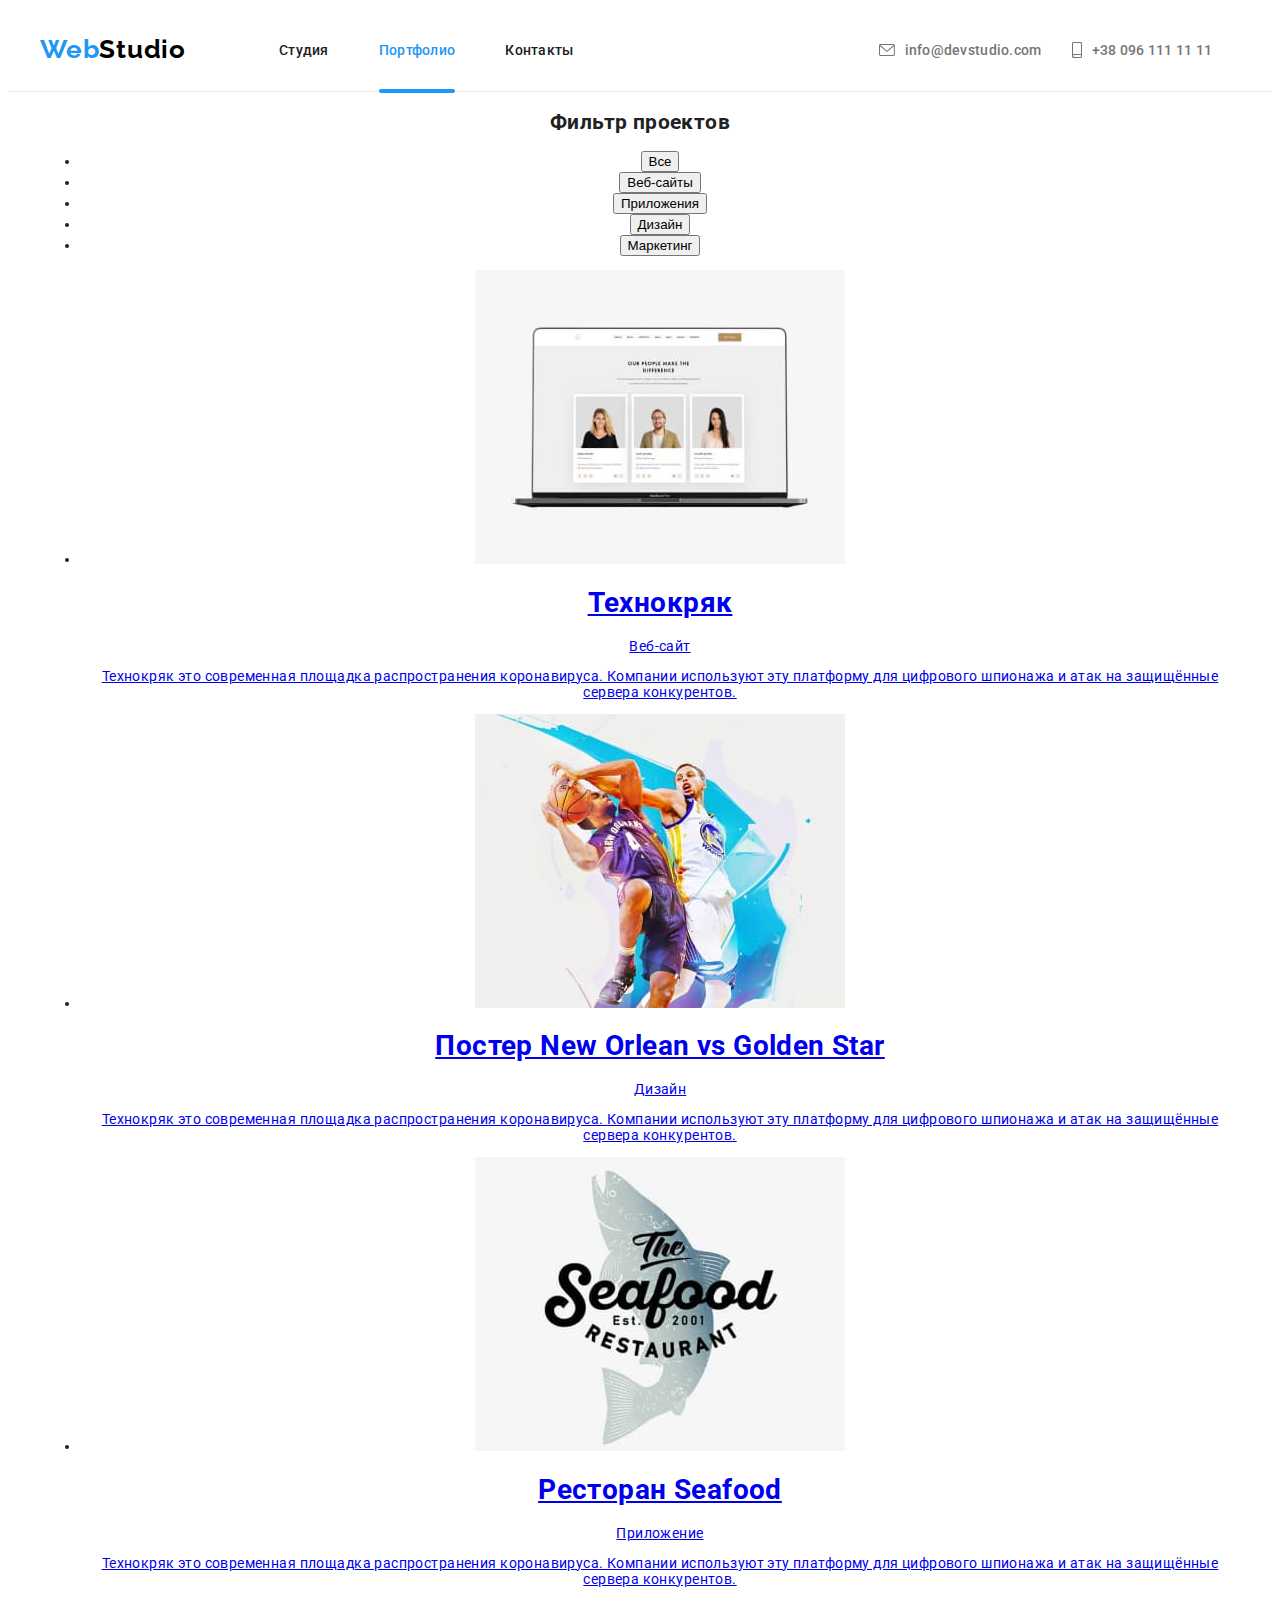
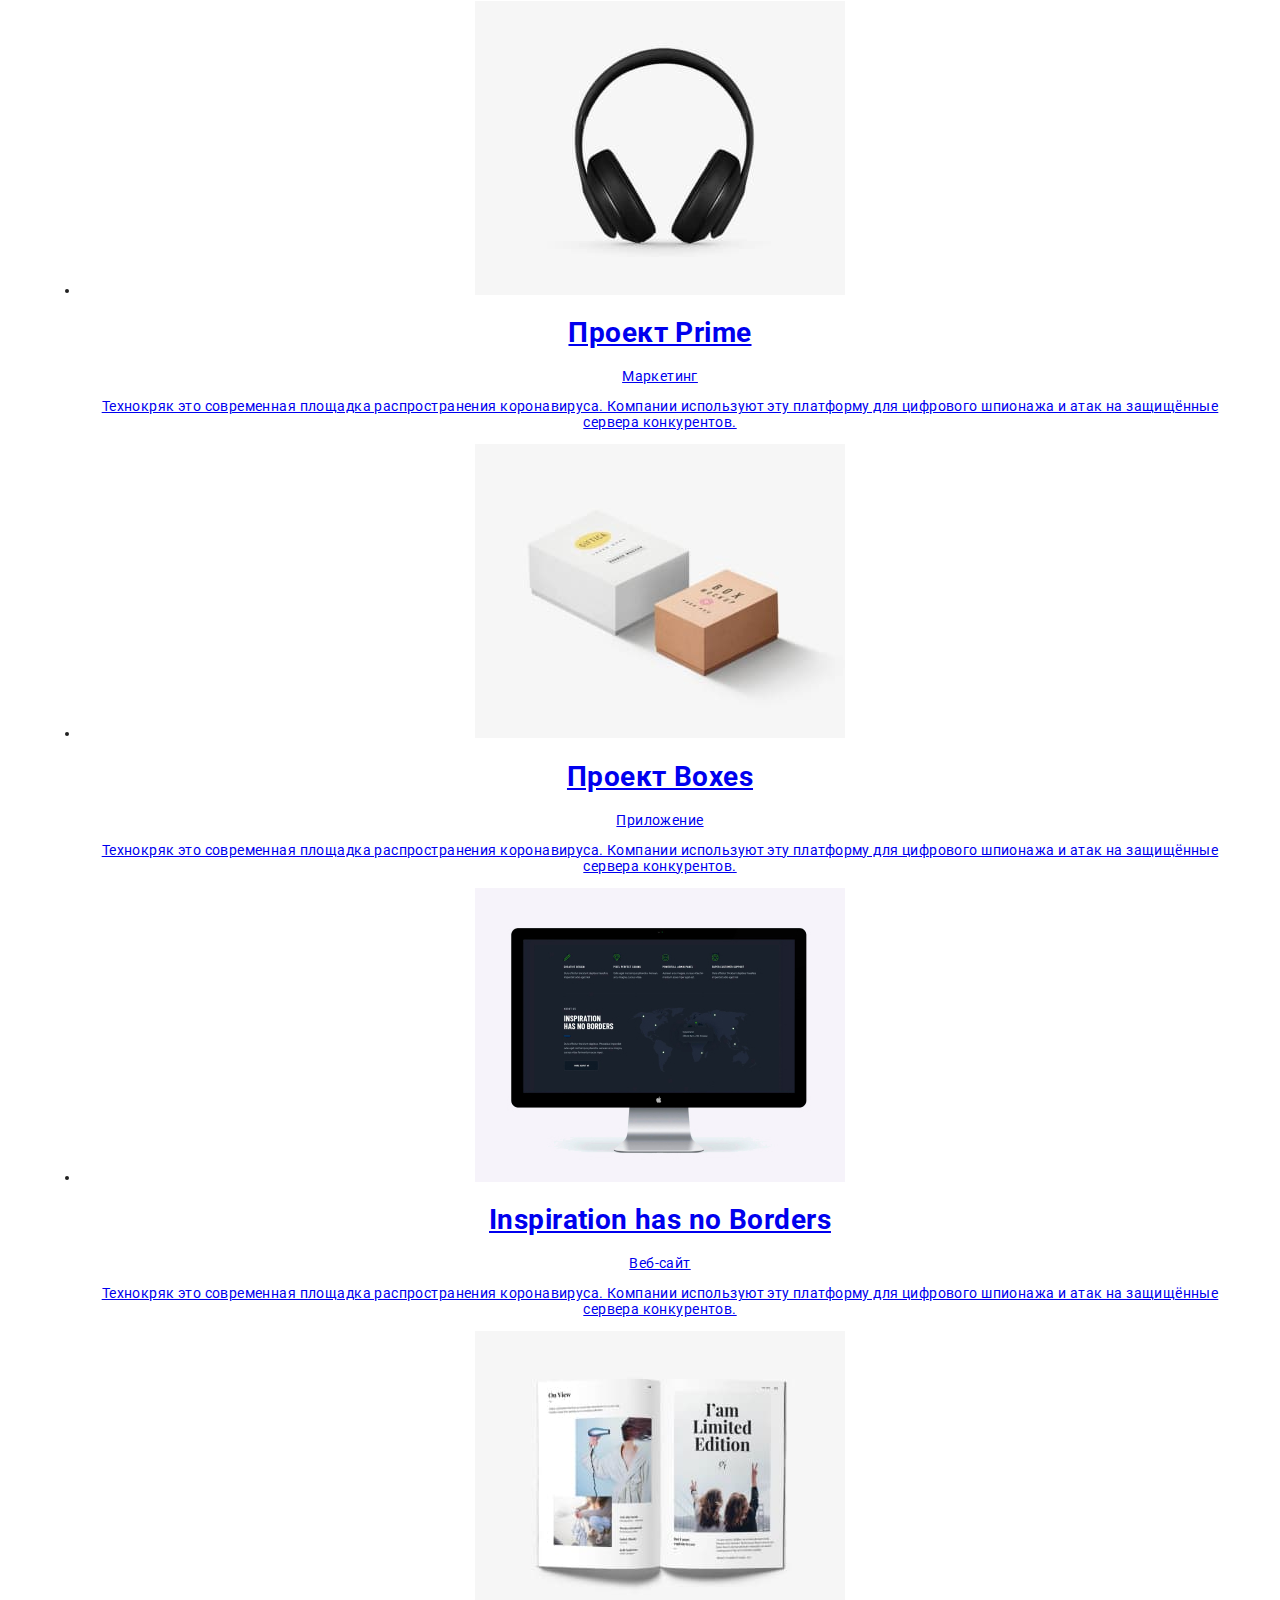
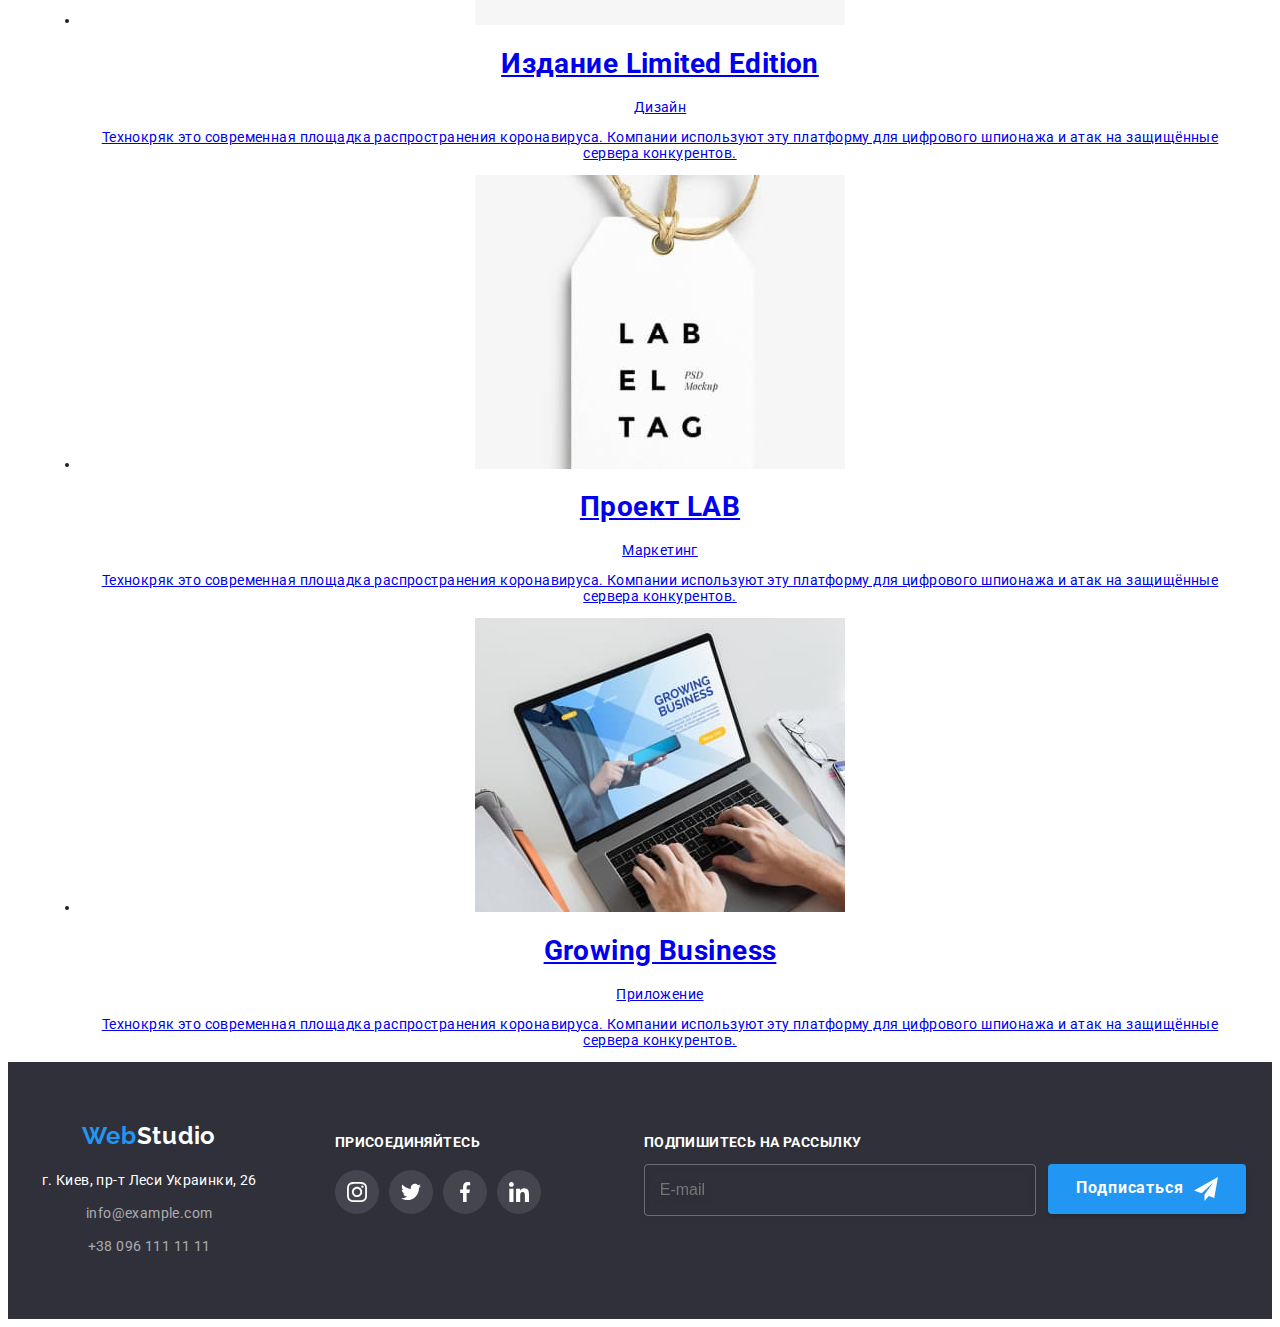
==== commit f5fbd997: "index.html полностью адаптирован" ====
--- a/portfolio.html
+++ b/portfolio.html
@@ -255,15 +255,15 @@
             <div>
                 <a href="./" class="footer__logo"><span class="logo-first-half">Web</span>Studio</a>
                 <address class="address">
-                    <ul class="address__links">
-                        <li>
+                    <ul class="address-links">
+                        <li class="address-links__item">
                             <a href="https://goo.gl/maps/upg2X7vJhhXh7Hix6" class="address__link"><span
                                     class="address__physical">г. Киев, пр-т Леси Украинки, 26</span></a>
                         </li>
-                        <li>
+                        <li class="address-links__item">
                             <a href="mailto:info@devstudio.com" class="address__link">info@example.com</a>
                         </li>
-                        <li>
+                        <li class="address-links__item">
                             <a href="tel:+380961111111" class="address__link">+38 096 111 11 11</a>
                         </li>
                     </ul>
--- a/css/main.min.css
+++ b/css/main.min.css
@@ -1,2 +1,2 @@
-@-webkit-keyframes modal-appear{0%{opacity:0}100%{opacity:1}}@keyframes modal-appear{0%{opacity:0}100%{opacity:1}}body{font-family:'Roboto', sans-serif;color:#212121;font-size:14px;letter-spacing:0.03em;background-color:#fff}.container{margin-left:auto;margin-right:auto;padding-left:15px;padding-right:15px;text-align:center}@media screen and (min-width: 480px){.container{width:480px}}@media screen and (min-width: 768px){.container{width:768px}}@media screen and (min-width: 1200px){.container{width:1200px}}.header{border-bottom:1px solid #ececec;position:relative}.container.navbar{display:-webkit-box;display:-ms-flexbox;display:flex;-webkit-box-align:center;-ms-flex-align:center;align-items:center;-ms-flex-wrap:wrap;flex-wrap:wrap;-webkit-box-pack:justify;-ms-flex-pack:justify;justify-content:space-between}@media screen and (min-width: 768px){.container.navbar{-ms-flex-wrap:nowrap;flex-wrap:nowrap;-webkit-box-pack:start;-ms-flex-pack:start;justify-content:flex-start;-webkit-box-align:center;-ms-flex-align:center;align-items:center}}.menu-button{display:-webkit-box;display:-ms-flexbox;display:flex;-webkit-box-pack:center;-ms-flex-pack:center;justify-content:center;-webkit-box-align:center;-ms-flex-align:center;align-items:center;width:40px;height:40px;padding:12px 8px;border:none;background-color:transparent;z-index:1}@media screen and (min-width: 768px){.menu-button{display:none}}.menu-button .icon-cross{display:none}.menu-button.is-open .icon-cross{display:block}.menu-button.is-open .icon-menu{display:none}.menu-container{display:none;position:absolute;top:0%;left:0%;background-color:#fff}.menu-container.is-open{display:-webkit-box;display:-ms-flexbox;display:flex;-webkit-box-orient:vertical;-webkit-box-direction:normal;-ms-flex-direction:column;flex-direction:column;width:100%;height:100vh}@media screen and (min-width: 768px){.menu-container{display:-webkit-box;display:-ms-flexbox;display:flex;position:static;height:-webkit-fit-content;height:-moz-fit-content;height:fit-content}}.header__logo{font-family:'Raleway', sans-serif;font-weight:bold;font-size:26px;line-height:1.2;letter-spacing:0.03em;text-decoration:none;color:#000;padding-top:16px;padding-bottom:16px}@media screen and (min-width: 480px){.header__logo{padding-top:16px;padding-bottom:16px}}@media screen and (min-width: 768px){.header__logo{font-size:24px;margin-top:26px;margin-bottom:26px;padding:0}}@media screen and (min-width: 1200px){.header__logo{font-size:26px;line-height:1.2}}.logo-first-half{font-family:'Raleway', sans-serif;color:#2196f3}.main-nav{display:-webkit-box;display:-ms-flexbox;display:flex;-webkit-box-align:center;-ms-flex-align:center;align-items:center}@media screen and (max-width: 768px){.main-nav{margin-top:48px;margin-left:40px}}@media screen and (min-width: 1200px){.main-nav{margin-left:93px}}.navbar-list{list-style:none;padding-left:0px}@media screen and (min-width: 768px){.navbar-list{display:-webkit-box;display:-ms-flexbox;display:flex;-webkit-box-align:center;-ms-flex-align:center;align-items:center;margin-left:88px}}@media screen and (min-width: 1200px){.navbar-list{margin-left:0}}@media screen and (max-width: 767px){.navbar-list__item{margin-bottom:32px}}@media screen and (min-width: 768px){.navbar-list__item{margin-right:50px}}.navbar-list__item:last-child{margin-bottom:0;margin-right:0}.navbar-list__link{font-weight:500;font-size:40px;line-height:1.17;letter-spacing:0.02em;color:#212121;text-decoration:none;display:-webkit-box;display:-ms-flexbox;display:flex;-webkit-transition:color 250ms cubic-bezier(0.4, 0, 0.2, 1);transition:color 250ms cubic-bezier(0.4, 0, 0.2, 1)}.navbar-list__link:hover,.navbar-list__link:focus{color:#2196f3}@media screen and (min-width: 768px){.navbar-list__link{font-style:normal;font-weight:500;font-size:14px;line-height:1.15;letter-spacing:0.02em}}.navbar-list__link--current{font-weight:500;font-size:40px;line-height:1.17;letter-spacing:0.02em;color:#2196f3;text-decoration:none;position:relative}@media screen and (min-width: 768px){.navbar-list__link--current{font-style:normal;font-weight:500;font-size:14px;line-height:1.15;letter-spacing:0.02em}}.navbar-list__link--current::after{content:'';height:4px;width:100%;background-color:#2196f3;position:absolute;top:47px;border-radius:2px}@media screen and (max-width: 768px){.navbar-list__link--current::after{width:0%}}.header-contacts__mail{display:none;width:16px;height:12px;fill:#757575;margin-right:10px;-webkit-transition:fill 250ms cubic-bezier(0.4, 0, 0.2, 1);transition:fill 250ms cubic-bezier(0.4, 0, 0.2, 1)}.header-contacts__link:hover .header-contacts__mail,.header-contacts__link:focus .header-contacts__mail{fill:#2196f3}@media screen and (min-width: 768px){.header-contacts__mail{display:inline-block}}.header-contacts__phone{display:none;width:10px;height:16px;fill:#757575;margin-right:10px;-webkit-transition:fill 250ms cubic-bezier(0.4, 0, 0.2, 1);transition:fill 250ms cubic-bezier(0.4, 0, 0.2, 1)}.header-contacts__link:hover .header-contacts__phone,.header-contacts__link:focus .header-contacts__phone{fill:#2196f3}@media screen and (min-width: 768px){.header-contacts__phone{display:inline-block}}.header-contacts{text-align:left;list-style:none;padding:0px}@media screen and (max-width: 480px){.header-contacts{display:-webkit-box;display:-ms-flexbox;display:flex;-webkit-box-orient:vertical;-webkit-box-direction:reverse;-ms-flex-direction:column-reverse;flex-direction:column-reverse;margin-top:302px;margin-bottom:0}}@media screen and (min-width: 480px){.header-contacts{display:-webkit-box;display:-ms-flexbox;display:flex;-webkit-box-orient:vertical;-webkit-box-direction:reverse;-ms-flex-direction:column-reverse;flex-direction:column-reverse;margin-top:302px}}@media screen and (min-width: 768px){.header-contacts{display:-webkit-box;display:-ms-flexbox;display:flex;-webkit-box-orient:vertical;-webkit-box-direction:normal;-ms-flex-direction:column;flex-direction:column;-webkit-box-pack:center;-ms-flex-pack:center;justify-content:center;margin:0}}@media screen and (min-width: 1200px){.header-contacts{-webkit-box-orient:horizontal;-webkit-box-direction:normal;-ms-flex-direction:row;flex-direction:row;-webkit-box-align:center;-ms-flex-align:center;align-items:center;margin-left:305px}}@media screen and (max-width: 479px){.header-contacts__item{margin-left:40px;margin-bottom:32px}}@media screen and (min-width: 480px){.header-contacts__item{margin-left:40px;margin-bottom:32px}}@media screen and (min-width: 768px){.header-contacts__item{margin-bottom:0px;margin-left:84px}}@media screen and (min-width: 1200px){.header-contacts__item{margin-left:0;margin-right:30px}}@media screen and (min-width: 768px){.header-contacts__item:last-child{margin-top:10px}}@media screen and (min-width: 1200px){.header-contacts__item:last-child{margin-top:0px;margin-right:0px}}@media screen and (min-width: 480px){.header-contacts__item:first-child{margin-bottom:0}}.header-contacts__link{display:block;font-family:'Roboto', sans-serif;font-style:normal;font-weight:500;font-size:34px;line-height:40px;letter-spacing:0.02em;color:#2196f3;text-decoration:none;-webkit-box-align:center;-ms-flex-align:center;align-items:center;-webkit-transition:color 250ms cubic-bezier(0.4, 0, 0.2, 1);transition:color 250ms cubic-bezier(0.4, 0, 0.2, 1)}.header-contacts__link:hover,.header-contacts__link:focus{color:#2196f3}@media screen and (min-width: 768px){.header-contacts__link{display:-webkit-box;display:-ms-flexbox;display:flex;font-style:normal;font-weight:500;font-size:12px;line-height:14px;letter-spacing:0.02em;color:#757575}}@media screen and (min-width: 1200px){.header-contacts__link{font-size:14px}}.menu-mail-link{font-style:normal;font-weight:500;font-size:24px;line-height:28px;letter-spacing:0.02em;color:#757575}@media screen and (min-width: 768px){.menu-mail-link{font-style:normal;font-weight:500;font-size:12px;line-height:14px;letter-spacing:0.02em}}@media screen and (min-width: 1200px){.menu-mail-link{font-size:14px}}.menu-contacts{list-style:none;display:-webkit-box;display:-ms-flexbox;display:flex;-webkit-box-pack:left;-ms-flex-pack:left;justify-content:left;margin:64px 0px 48px 30px;padding:0px}@media screen and (min-width: 768px){.menu-contacts{display:none}}.menu-contacts__item{border-right:1px solid rgba(33,33,33,0.2)}.menu-contacts__item:last-child{border:hidden}.menu-contacts__link{padding:10px;margin:0px;color:#2196f3;text-decoration:none;font-style:normal;font-weight:500;font-size:18px;line-height:1.2;letter-spacing:0.02em}
+@-webkit-keyframes modal-appear{0%{opacity:0}100%{opacity:1}}@keyframes modal-appear{0%{opacity:0}100%{opacity:1}}body{font-family:'Roboto', sans-serif;color:#212121;font-size:14px;letter-spacing:0.03em;background-color:#fff}.container{margin-left:auto;margin-right:auto;padding-left:15px;padding-right:15px;text-align:center}@media screen and (min-width: 480px){.container{width:480px}}@media screen and (min-width: 768px){.container{width:768px}}@media screen and (min-width: 1200px){.container{width:1200px}}.header{border-bottom:1px solid #ececec;position:relative}.container.navbar{display:-webkit-box;display:-ms-flexbox;display:flex;-webkit-box-align:center;-ms-flex-align:center;align-items:center;-ms-flex-wrap:wrap;flex-wrap:wrap;-webkit-box-pack:justify;-ms-flex-pack:justify;justify-content:space-between}@media screen and (min-width: 768px){.container.navbar{-ms-flex-wrap:nowrap;flex-wrap:nowrap;-webkit-box-pack:start;-ms-flex-pack:start;justify-content:flex-start;-webkit-box-align:center;-ms-flex-align:center;align-items:center}}.menu-button{display:-webkit-box;display:-ms-flexbox;display:flex;-webkit-box-pack:center;-ms-flex-pack:center;justify-content:center;-webkit-box-align:center;-ms-flex-align:center;align-items:center;width:40px;height:40px;padding:12px 8px;border:none;background-color:transparent;z-index:1}@media screen and (min-width: 768px){.menu-button{display:none}}.menu-button .icon-cross{display:none}.menu-button.is-open .icon-cross{display:block}.menu-button.is-open .icon-menu{display:none}.menu-container{display:none;position:absolute;top:0%;left:0%;background-color:#fff}.menu-container.is-open{display:-webkit-box;display:-ms-flexbox;display:flex;-webkit-box-orient:vertical;-webkit-box-direction:normal;-ms-flex-direction:column;flex-direction:column;width:100%;height:100vh}@media screen and (min-width: 768px){.menu-container{display:-webkit-box;display:-ms-flexbox;display:flex;position:static;height:-webkit-fit-content;height:-moz-fit-content;height:fit-content}}.header__logo{font-family:'Raleway', sans-serif;font-weight:bold;font-size:26px;line-height:1.2;letter-spacing:0.03em;text-decoration:none;color:#000;padding-top:16px;padding-bottom:16px}@media screen and (min-width: 480px){.header__logo{padding-top:16px;padding-bottom:16px}}@media screen and (min-width: 768px){.header__logo{font-size:24px;margin-top:26px;margin-bottom:26px;padding:0}}@media screen and (min-width: 1200px){.header__logo{font-size:26px;line-height:1.2}}.logo-first-half{font-family:'Raleway', sans-serif;color:#2196f3}.main-nav{display:-webkit-box;display:-ms-flexbox;display:flex;-webkit-box-align:center;-ms-flex-align:center;align-items:center}@media screen and (max-width: 768px){.main-nav{margin-top:48px;margin-left:40px}}@media screen and (min-width: 1200px){.main-nav{margin-left:93px}}.navbar-list{list-style:none;padding-left:0px}@media screen and (min-width: 768px){.navbar-list{display:-webkit-box;display:-ms-flexbox;display:flex;-webkit-box-align:center;-ms-flex-align:center;align-items:center;margin-left:88px}}@media screen and (min-width: 1200px){.navbar-list{margin-left:0}}@media screen and (max-width: 767px){.navbar-list__item{margin-bottom:32px}}@media screen and (min-width: 768px){.navbar-list__item{margin-right:50px}}.navbar-list__item:last-child{margin-bottom:0;margin-right:0}.navbar-list__link{font-weight:500;font-size:40px;line-height:1.17;letter-spacing:0.02em;color:#212121;text-decoration:none;display:-webkit-box;display:-ms-flexbox;display:flex;-webkit-transition:color 250ms cubic-bezier(0.4, 0, 0.2, 1);transition:color 250ms cubic-bezier(0.4, 0, 0.2, 1)}.navbar-list__link:hover,.navbar-list__link:focus{color:#2196f3}@media screen and (min-width: 768px){.navbar-list__link{font-style:normal;font-weight:500;font-size:14px;line-height:1.15;letter-spacing:0.02em}}.navbar-list__link--current{font-weight:500;font-size:40px;line-height:1.17;letter-spacing:0.02em;color:#2196f3;text-decoration:none;position:relative}@media screen and (min-width: 768px){.navbar-list__link--current{font-style:normal;font-weight:500;font-size:14px;line-height:1.15;letter-spacing:0.02em}}.navbar-list__link--current::after{content:'';height:4px;width:100%;background-color:#2196f3;position:absolute;top:47px;border-radius:2px}@media screen and (max-width: 768px){.navbar-list__link--current::after{width:0%}}.header-contacts__mail{display:none;width:16px;height:12px;fill:#757575;margin-right:10px;-webkit-transition:fill 250ms cubic-bezier(0.4, 0, 0.2, 1);transition:fill 250ms cubic-bezier(0.4, 0, 0.2, 1)}.header-contacts__link:hover .header-contacts__mail,.header-contacts__link:focus .header-contacts__mail{fill:#2196f3}@media screen and (min-width: 768px){.header-contacts__mail{display:inline-block}}.header-contacts__phone{display:none;width:10px;height:16px;fill:#757575;margin-right:10px;-webkit-transition:fill 250ms cubic-bezier(0.4, 0, 0.2, 1);transition:fill 250ms cubic-bezier(0.4, 0, 0.2, 1)}.header-contacts__link:hover .header-contacts__phone,.header-contacts__link:focus .header-contacts__phone{fill:#2196f3}@media screen and (min-width: 768px){.header-contacts__phone{display:inline-block}}.header-contacts{text-align:left;list-style:none;padding:0px}@media screen and (max-width: 480px){.header-contacts{display:-webkit-box;display:-ms-flexbox;display:flex;-webkit-box-orient:vertical;-webkit-box-direction:reverse;-ms-flex-direction:column-reverse;flex-direction:column-reverse;margin-top:302px;margin-bottom:0}}@media screen and (min-width: 480px){.header-contacts{display:-webkit-box;display:-ms-flexbox;display:flex;-webkit-box-orient:vertical;-webkit-box-direction:reverse;-ms-flex-direction:column-reverse;flex-direction:column-reverse;margin-top:302px}}@media screen and (min-width: 768px){.header-contacts{display:-webkit-box;display:-ms-flexbox;display:flex;-webkit-box-orient:vertical;-webkit-box-direction:normal;-ms-flex-direction:column;flex-direction:column;-webkit-box-pack:center;-ms-flex-pack:center;justify-content:center;margin:0}}@media screen and (min-width: 1200px){.header-contacts{-webkit-box-orient:horizontal;-webkit-box-direction:normal;-ms-flex-direction:row;flex-direction:row;-webkit-box-align:center;-ms-flex-align:center;align-items:center;margin-left:305px}}@media screen and (max-width: 479px){.header-contacts__item{margin-left:40px;margin-bottom:32px}}@media screen and (min-width: 480px){.header-contacts__item{margin-left:40px;margin-bottom:32px}}@media screen and (min-width: 768px){.header-contacts__item{margin-bottom:0px;margin-left:84px}}@media screen and (min-width: 1200px){.header-contacts__item{margin-left:0;margin-right:30px}}@media screen and (min-width: 768px){.header-contacts__item:last-child{margin-top:10px}}@media screen and (min-width: 1200px){.header-contacts__item:last-child{margin-top:0px;margin-right:0px}}@media screen and (min-width: 480px){.header-contacts__item:first-child{margin-bottom:0}}.header-contacts__link{display:block;font-family:'Roboto', sans-serif;font-style:normal;font-weight:500;font-size:34px;line-height:40px;letter-spacing:0.02em;color:#2196f3;text-decoration:none;-webkit-box-align:center;-ms-flex-align:center;align-items:center;-webkit-transition:color 250ms cubic-bezier(0.4, 0, 0.2, 1);transition:color 250ms cubic-bezier(0.4, 0, 0.2, 1)}.header-contacts__link:hover,.header-contacts__link:focus{color:#2196f3}@media screen and (min-width: 768px){.header-contacts__link{display:-webkit-box;display:-ms-flexbox;display:flex;font-style:normal;font-weight:500;font-size:12px;line-height:14px;letter-spacing:0.02em;color:#757575}}@media screen and (min-width: 1200px){.header-contacts__link{font-size:14px}}.menu-mail-link{font-style:normal;font-weight:500;font-size:24px;line-height:28px;letter-spacing:0.02em;color:#757575}@media screen and (min-width: 768px){.menu-mail-link{font-style:normal;font-weight:500;font-size:12px;line-height:14px;letter-spacing:0.02em}}@media screen and (min-width: 1200px){.menu-mail-link{font-size:14px}}.menu-contacts{list-style:none;display:-webkit-box;display:-ms-flexbox;display:flex;-webkit-box-pack:left;-ms-flex-pack:left;justify-content:left;margin:64px 0px 48px 30px;padding:0px}@media screen and (min-width: 768px){.menu-contacts{display:none}}.menu-contacts__item{border-right:1px solid rgba(33,33,33,0.2)}.menu-contacts__item:last-child{border:hidden}.menu-contacts__link{padding:10px;margin:0px;color:#2196f3;text-decoration:none;font-style:normal;font-weight:500;font-size:18px;line-height:1.2;letter-spacing:0.02em}.hero{background-color:#2f303a;display:-webkit-box;display:-ms-flexbox;display:flex;-webkit-box-align:center;-ms-flex-align:center;align-items:center;background-image:-webkit-gradient(linear, left top, right top, from(rgba(47,48,58,0.5)), to(rgba(47,48,58,0.3))),url(../images/hero_bgnd.jpg);background-image:linear-gradient(to right, rgba(47,48,58,0.5), rgba(47,48,58,0.3)),url(../images/hero_bgnd.jpg);background-repeat:no-repeat;background-position:50% 50%}@media screen and (max-width: 479px){.hero{background-size:cover;background-image:-webkit-gradient(linear, left top, right top, from(rgba(47,48,58,0.5)), to(rgba(47,48,58,0.3))),url(/images/hero_bgnd_mobile.jpg);background-image:linear-gradient(to right, rgba(47,48,58,0.5), rgba(47,48,58,0.3)),url(/images/hero_bgnd_mobile.jpg)}}@media screen and (min-width: 480px){.hero{background-size:cover;background-image:-webkit-gradient(linear, left top, right top, from(rgba(47,48,58,0.5)), to(rgba(47,48,58,0.3))),url(/images/hero_bgnd_mobile.jpg);background-image:linear-gradient(to right, rgba(47,48,58,0.5), rgba(47,48,58,0.3)),url(/images/hero_bgnd_mobile.jpg)}}@media screen and (min-width: 768px){.hero{background-size:cover;background-image:-webkit-gradient(linear, left top, right top, from(rgba(47,48,58,0.5)), to(rgba(47,48,58,0.3))),url(/images/hero_bgnd_tablet.jpg);background-image:linear-gradient(to right, rgba(47,48,58,0.5), rgba(47,48,58,0.3)),url(/images/hero_bgnd_tablet.jpg)}}@media screen and (min-width: 1200px){.hero{background-size:1600px auto;background-image:-webkit-gradient(linear, left top, right top, from(rgba(47,48,58,0.5)), to(rgba(47,48,58,0.3))),url(../images/hero_bgnd.jpg);background-image:linear-gradient(to right, rgba(47,48,58,0.5), rgba(47,48,58,0.3)),url(../images/hero_bgnd.jpg)}}.hero__title{font-weight:900;text-align:center;letter-spacing:0.06em;text-transform:uppercase;color:#fff;margin:0px 0px 30px 0px}@media screen and (max-width: 479px){.hero__title{margin-top:118px;font-size:26px;line-height:1.6}}@media screen and (min-width: 480px){.hero__title{margin-top:118px;font-size:26px;line-height:1.6}}@media screen and (min-width: 1200px){.hero__title{margin-top:200px;font-size:44px;line-height:1.35}}.hero__button{background-color:#2196f3;font-family:inherit;font-weight:bold;font-size:16px;line-height:1.9;text-align:center;letter-spacing:0.06em;-webkit-box-shadow:0px 4px 4px rgba(0,0,0,0.15);box-shadow:0px 4px 4px rgba(0,0,0,0.15);border-radius:4px;border:none;color:#fff;cursor:pointer;width:200px;height:50px}@media screen and (max-width: 479px){.hero__button{margin-bottom:118px}}@media screen and (min-width: 480px){.hero__button{margin-bottom:118px}}@media screen and (min-width: 1200px){.hero__button{margin-bottom:200px}}.principles{padding:94px 0px 94px 0px}.principles__header{display:none}.principles-list{list-style:none;display:-webkit-box;display:-ms-flexbox;display:flex;margin:0 auto;padding:0px}@media screen and (max-width: 479px){.principles-list{-webkit-box-orient:vertical;-webkit-box-direction:normal;-ms-flex-direction:column;flex-direction:column}}@media screen and (min-width: 480px){.principles-list{-webkit-box-orient:vertical;-webkit-box-direction:normal;-ms-flex-direction:column;flex-direction:column}}@media screen and (min-width: 768px){.principles-list{-webkit-box-orient:horizontal;-webkit-box-direction:normal;-ms-flex-direction:row;flex-direction:row;-ms-flex-wrap:wrap;flex-wrap:wrap}}@media screen and (min-width: 1200px){.principles-list{-webkit-box-orient:horizontal;-webkit-box-direction:normal;-ms-flex-direction:row;flex-direction:row;-ms-flex-wrap:nowrap;flex-wrap:nowrap}}@media screen and (min-width: 768px){.principles-list__item{width:354px;margin-right:30px}}@media screen and (min-width: 1200px){.principles-list__item{width:270px;margin-right:30px}}@media screen and (min-width: 768px){.principles-list__item:nth-child(2){width:354px;margin-right:0px}}@media screen and (min-width: 1200px){.principles-list__item:nth-child(2){width:354px;margin-right:30px}}@media screen and (min-width: 768px){.principles-list__item:nth-child(4){width:354px;margin-right:0px}}.principle{background-color:#f5f4fa;display:-webkit-box;display:-ms-flexbox;display:flex;-webkit-box-pack:center;-ms-flex-pack:center;justify-content:center;-webkit-box-align:center;-ms-flex-align:center;align-items:center;height:120px;margin-bottom:30px}@media screen and (max-width: 479px){.principle{width:100%}}@media screen and (min-width: 480px){.principle{width:100%}}@media screen and (min-width: 768px){.principle{width:354px}}@media screen and (min-width: 1200px){.principle{width:270px}}.principle__icon{width:70px;height:70px}.principle__title{font-weight:bold;font-size:inherit;line-height:1.15;letter-spacing:0.03em;text-transform:uppercase;color:#212121}@media screen and (max-width: 479px){.principle__title{text-align:center}}@media screen and (min-width: 480px){.principle__title{text-align:center}}@media screen and (min-width: 768px){.principle__title{text-align:left}}.principle__description{font-size:inherit;line-height:1.7;letter-spacing:0.03em;color:#757575}@media screen and (max-width: 479px){.principle__description{text-align:left}}@media screen and (min-width: 480px){.principle__description{text-align:left}}@media screen and (min-width: 768px){.principle__description{text-align:left}}.activities{padding-bottom:94px}@media screen and (max-width: 1200px){.activities{display:none}}.activities__title{font-weight:bold;font-size:36px;line-height:1.15;letter-spacing:0.03em;padding-bottom:50px;margin:0px}.activities__list{list-style:none;display:-webkit-box;display:-ms-flexbox;display:flex;-webkit-box-pack:justify;-ms-flex-pack:justify;justify-content:space-between;padding-left:0px}.activities__image{position:relative}.activities__text{color:#fff;background-color:rgba(48,49,59,0.8);font-weight:bold;font-size:inherit;line-height:1.15;text-transform:uppercase;text-align:center;padding:30px 80px;margin:0 auto;position:absolute;bottom:3px;width:100%}.team{background-color:#f5f4fa;padding-bottom:94px}.team__title{font-weight:bold;font-size:36px;line-height:1.15;letter-spacing:0.03em;padding:94px 0px 50px 0px;margin:0px}.team__list{list-style:none;display:-webkit-box;display:-ms-flexbox;display:flex;padding-left:0px}@media screen and (max-width: 479px){.team__list{-webkit-box-orient:vertical;-webkit-box-direction:normal;-ms-flex-direction:column;flex-direction:column;-webkit-box-align:center;-ms-flex-align:center;align-items:center}}@media screen and (min-width: 480px){.team__list{-webkit-box-orient:vertical;-webkit-box-direction:normal;-ms-flex-direction:column;flex-direction:column;-webkit-box-align:center;-ms-flex-align:center;align-items:center}}@media screen and (min-width: 768px){.team__list{-webkit-box-orient:horizontal;-webkit-box-direction:normal;-ms-flex-direction:row;flex-direction:row;-ms-flex-wrap:wrap;flex-wrap:wrap;-webkit-box-pack:center;-ms-flex-pack:center;justify-content:center}}@media screen and (min-width: 1200px){.team__list{-ms-flex-wrap:nowrap;flex-wrap:nowrap}}.member{-webkit-box-shadow:0px 1px 3px rgba(0,0,0,0.12),0px 1px 1px rgba(0,0,0,0.14),0px 2px 1px rgba(0,0,0,0.2);box-shadow:0px 1px 3px rgba(0,0,0,0.12),0px 1px 1px rgba(0,0,0,0.14),0px 2px 1px rgba(0,0,0,0.2);border-radius:0px 0px 4px 4px;background-color:#fff;padding-bottom:30px}@media screen and (max-width: 479px){.member{margin-bottom:30px}}@media screen and (min-width: 480px){.member{margin-bottom:30px}}@media screen and (min-width: 768px){.member{margin-right:30px}}@media screen and (min-width: 768px){.member:nth-child(2){margin-right:0px}}@media screen and (min-width: 1200px){.member:nth-child(2){margin-right:30px}}@media screen and (min-width: 768px){.member:nth-child(4){margin-right:0px}}@media screen and (min-width: 1200px){.member:nth-child(4){margin-right:0px}}.member__photo{display:block}@media screen and (max-width: 479px){.member__photo{width:100%;height:auto}}@media screen and (min-width: 480px){.member__photo{width:100%;height:auto}}@media screen and (min-width: 768px){.member__photo{width:354px}}@media screen and (min-width: 1200px){.member__photo{width:270px}}.member__name{font-size:16px;line-height:1.2;letter-spacing:0.03em;color:#212121}.member__position{font-weight:normal;font-size:16px;line-height:1.2;letter-spacing:0.03em;color:#757575}.member-contacts{display:-webkit-box;display:-ms-flexbox;display:flex;-webkit-box-pack:center;-ms-flex-pack:center;justify-content:center;list-style:none;padding-left:0px}.member-contacts__button{margin-right:10px}.member-contacts__button:last-child{margin-right:0px}.member-contacts__link{display:-webkit-box;display:-ms-flexbox;display:flex;-webkit-box-pack:center;-ms-flex-pack:center;justify-content:center;-webkit-box-align:center;-ms-flex-align:center;align-items:center;width:44px;height:44px;border-radius:50%;background-color:#fff;-webkit-transition:background-color 250ms cubic-bezier(0.4, 0, 0.2, 1);transition:background-color 250ms cubic-bezier(0.4, 0, 0.2, 1)}.member-contacts__link:hover{background-color:#2196f3}.member-contacts__icon{fill:#afb1b8;width:20px;height:20px;-webkit-transition:fill 250ms cubic-bezier(0.4, 0, 0.2, 1);transition:fill 250ms cubic-bezier(0.4, 0, 0.2, 1)}.member-contacts__link:hover .member-contacts__icon{fill:#fff}.customers{padding-top:94px}@media screen and (max-width: 479px){.customers{padding-bottom:60px}}@media screen and (min-width: 480px){.customers{padding-bottom:60px}}@media screen and (min-width: 1200px){.customers{padding-bottom:94px}}.customers__title{font-weight:bold;font-size:36px;line-height:1.15;letter-spacing:0.03em;padding-bottom:50px;margin:0px auto}.customers__list{display:-webkit-box;display:-ms-flexbox;display:flex;-webkit-box-pack:center;-ms-flex-pack:center;justify-content:center;list-style:none;padding-left:0px;margin-top:0px;margin-bottom:0px}@media screen and (max-width: 479px){.customers__list{-ms-flex-wrap:wrap;flex-wrap:wrap}}@media screen and (min-width: 480px){.customers__list{-ms-flex-wrap:wrap;flex-wrap:wrap}}@media screen and (min-width: 768px){.customers__list{-ms-flex-wrap:wrap;flex-wrap:wrap}}@media screen and (max-width: 1199px){.customers-card{margin-right:30px;margin-bottom:30px}}@media screen and (min-width: 1200px){.customers-card:nth-child(1),.customers-card:nth-child(3),.customers-card:nth-child(5){margin-right:30px;margin-bottom:0px}}@media screen and (max-width: 479px){.customers-card:nth-child(2),.customers-card:nth-child(4),.customers-card:nth-child(6){margin-right:0}}@media screen and (min-width: 480px){.customers-card:nth-child(2),.customers-card:nth-child(4),.customers-card:nth-child(6){margin-right:0}}@media screen and (min-width: 768px){.customers-card:nth-child(2),.customers-card:nth-child(4){margin-right:30px}}@media screen and (min-width: 768px) and (max-width: 1199px){.customers-card:nth-child(3),.customers-card:nth-child(6){margin-right:0}}.customers-card__link{display:-webkit-box;display:-ms-flexbox;display:flex;-webkit-box-pack:center;-ms-flex-pack:center;justify-content:center;-webkit-box-align:center;-ms-flex-align:center;align-items:center;padding:16px 32px;border:1px solid #afb1b8;border-radius:4px;-webkit-transition:border 250ms cubic-bezier(0.4, 0, 0.2, 1);transition:border 250ms cubic-bezier(0.4, 0, 0.2, 1)}.customers-card__link:hover,.customers-card__link:focus{border:1px solid #2196f3}@media screen and (max-width: 479px){.customers-card__link{padding:16px 51px}}@media screen and (min-width: 480px){.customers-card__link{padding:16px 51px}}@media screen and (min-width: 768px){.customers-card__link{padding:16px 59px}}@media screen and (min-width: 1200px){.customers-card__link{padding:16px 31px}}.customers-card__icon{fill:#afb1b8;width:106px;height:60px;-webkit-transition:fill 250ms cubic-bezier(0.4, 0, 0.2, 1);transition:fill 250ms cubic-bezier(0.4, 0, 0.2, 1)}.customers-card__link:hover .customers-card__icon,.customers-card__link:focus .customers-card__icon{fill:#2196f3}.footer{background-color:#2f303a}.footer-container{-webkit-box-pack:center;-ms-flex-pack:center;justify-content:center}@media screen and (max-width: 479px){.footer-container{display:block}}@media screen and (min-width: 480px){.footer-container{display:block}}@media screen and (min-width: 1200px){.footer-container{display:-webkit-box;display:-ms-flexbox;display:flex}}.footer__logo{color:#fff;font-family:'Raleway', sans-serif;font-weight:bold;font-size:26px;line-height:1.2;letter-spacing:0.03em;text-decoration:none;display:-webkit-box;display:-ms-flexbox;display:flex;-webkit-box-align:center;-ms-flex-align:center;align-items:center;padding-top:60px;padding-bottom:10px}@media screen and (max-width: 479px){.footer__logo{font-size:24px;-webkit-box-pack:center;-ms-flex-pack:center;justify-content:center}}@media screen and (min-width: 480px){.footer__logo{font-size:24px;-webkit-box-pack:center;-ms-flex-pack:center;justify-content:center}}.address{display:-webkit-box;display:-ms-flexbox;display:flex;-webkit-box-align:center;-ms-flex-align:center;align-items:center;-webkit-box-pack:start;-ms-flex-pack:start;justify-content:flex-start;text-align:left}@media screen and (max-width: 479px){.address{-webkit-box-pack:center;-ms-flex-pack:center;justify-content:center}}@media screen and (min-width: 480px){.address{-webkit-box-pack:center;-ms-flex-pack:center;justify-content:center}}.address-links{list-style:none;display:-webkit-box;display:-ms-flexbox;display:flex;-webkit-box-pack:center;-ms-flex-pack:center;justify-content:center;-webkit-box-orient:vertical;-webkit-box-direction:normal;-ms-flex-direction:column;flex-direction:column}@media screen and (max-width: 479px){.address-links{margin:0;padding:0}}@media screen and (min-width: 480px){.address-links{margin:0;padding:0}}@media screen and (min-width: 1200px){.address-links{margin:0px 0px 0px 0px;padding:0px 0px 60px 0px}}.address-links__item{display:-webkit-box;display:-ms-flexbox;display:flex;-webkit-box-pack:center;-ms-flex-pack:center;justify-content:center}.address__physical{color:#fff}.address__link{text-decoration:none;color:rgba(255,255,255,0.6);font-style:normal;font-weight:normal;font-size:14px;line-height:1.7;letter-spacing:0.03em;display:inline-block;margin-top:9px;min-width:231px;-webkit-transition:color 250ms cubic-bezier(0.4, 0, 0.2, 1);transition:color 250ms cubic-bezier(0.4, 0, 0.2, 1)}.address__link:hover,.address__link:focus{color:#2196f3}@media screen and (max-width: 479px){.address__link{text-align:center}}@media screen and (min-width: 480px){.address__link{text-align:center}}@media screen and (max-width: 479px){.social{margin-top:60px;margin-left:0}}@media screen and (min-width: 480px){.social{margin-top:60px;margin-left:0}}@media screen and (min-width: 1200px){.social{margin-left:70px;margin-top:72px}}.social__title,.newsletter__title{font-style:normal;font-weight:bold;font-size:14px;line-height:1.15;letter-spacing:0.03em;text-transform:uppercase;color:#fff;margin-top:0px}@media screen and (max-width: 479px){.social__title,.newsletter__title{text-align:center}}@media screen and (min-width: 480px){.social__title,.newsletter__title{text-align:center}}@media screen and (min-width: 1200px){.social__title,.newsletter__title{text-align:left}}.social-networks{display:-webkit-box;display:-ms-flexbox;display:flex;-webkit-box-pack:center;-ms-flex-pack:center;justify-content:center;list-style:none;padding-left:0px;margin-top:20px;margin-bottom:0px}.social-networks__button{margin-right:10px}.social-networks__link{display:-webkit-box;display:-ms-flexbox;display:flex;-webkit-box-pack:center;-ms-flex-pack:center;justify-content:center;-webkit-box-align:center;-ms-flex-align:center;align-items:center;width:44px;height:44px;border-radius:50%;background-color:rgba(255,255,255,0.1);-webkit-transition:background-color 250ms cubic-bezier(0.4, 0, 0.2, 1);transition:background-color 250ms cubic-bezier(0.4, 0, 0.2, 1)}.social-networks__link:hover,.social-networks__link:focus{background-color:#2196f3}.social-networks__icon{fill:#fff;width:20px;height:20px}@media screen and (max-width: 479px){.newsletter{margin-top:60px}}@media screen and (min-width: 480px){.newsletter{margin-top:60px}}@media screen and (min-width: 1200px){.newsletter{margin-left:93px;margin-top:72px}}@media screen and (max-width: 479px){.newsletter-subscribe{-ms-flex-wrap:wrap;flex-wrap:wrap;padding-bottom:60px}}@media screen and (min-width: 480px){.newsletter-subscribe{-ms-flex-wrap:wrap;flex-wrap:wrap;padding-bottom:60px}}@media screen and (min-width: 1200px){.newsletter-subscribe{display:-webkit-box;display:-ms-flexbox;display:flex;-ms-flex-wrap:nowrap;flex-wrap:nowrap}}.newsletter-subscribe__form{font-size:16px;line-height:1.25;display:inline-block;padding:15px;border:1px solid rgba(255,255,255,0.3);-webkit-filter:drop-shadow(0px 4px 4px rgba(0,0,0,0.15));filter:drop-shadow(0px 4px 4px rgba(0,0,0,0.15));border-radius:4px;background-color:transparent;color:rgba(255,255,255,0.6);width:360px}.newsletter-subscribe__form::-webkit-input-placeholder{display:inline-block}.newsletter-subscribe__form:-ms-input-placeholder{display:inline-block}.newsletter-subscribe__form::-ms-input-placeholder{display:inline-block}.newsletter-subscribe__form::placeholder{display:inline-block}@media screen and (max-width: 479px){.newsletter-subscribe__form{margin-bottom:20px}}@media screen and (min-width: 480px){.newsletter-subscribe__form{margin-bottom:20px}}.newsletter-subscribe__button{display:-webkit-box;display:-ms-flexbox;display:flex;padding:10px 28px;margin-left:12px;font-family:inherit;font-weight:bold;font-size:16px;line-height:1.9;text-align:center;letter-spacing:0.06em;background:#2196f3;color:#fff;-webkit-box-shadow:0px 4px 4px rgba(0,0,0,0.15);box-shadow:0px 4px 4px rgba(0,0,0,0.15);border-radius:4px;border:transparent}.newsletter-subscribe__button:hover{cursor:pointer}@media screen and (max-width: 479px){.newsletter-subscribe__button{-webkit-box-align:center;-ms-flex-align:center;align-items:center;margin:0 auto}}@media screen and (min-width: 480px){.newsletter-subscribe__button{-webkit-box-align:center;-ms-flex-align:center;align-items:center;margin:0 auto}}@media screen and (min-width: 1200px){.newsletter-subscribe__button{-webkit-box-align:center;-ms-flex-align:center;align-items:center;-ms-flex-wrap:nowrap;flex-wrap:nowrap;height:50px;margin-left:12px}}.newsletter-subscribe__icon{fill:white;width:24px;height:24px;margin-left:10px}.backdrop{background-color:rgba(0,0,0,0.2);width:100%;height:100%;position:fixed;top:0;left:0}.backdrop.is-hidden{visibility:hidden;opacity:0;pointer-events:none}.modal{background-color:#fff;position:absolute;top:50%;left:50%;-webkit-transform:translate(-50%, -250%);transform:translate(-50%, -250%);width:528px;min-height:581px;outline:#000 1px dotted;border-radius:4px;-webkit-animation:modal-appear 3s ease-in-out 1;animation:modal-appear 3s ease-in-out 1}.backdrop .modal{opacity:1;-webkit-transform:translate(-50%, -50%);transform:translate(-50%, -50%)}@media screen and (max-width: 1199px){.modal{width:450px}}.modal__closeButton{display:-webkit-box;display:-ms-flexbox;display:flex;-webkit-box-pack:center;-ms-flex-pack:center;justify-content:center;-webkit-box-align:center;-ms-flex-align:center;align-items:center;position:absolute;top:8px;right:8px;width:30px;height:30px;border:1px solid rgba(0,0,0,0.1);border-radius:50%;background-color:transparent;cursor:pointer}.modal__closeButton:hover .modal__closeIcon{fill:#2196f3}@media screen and (max-width: 1199px){.modal__closeButton{right:30px}}.modal__closeIcon{fill:#000;-webkit-transition:0.3s cubic-bezier(0.4, 0, 0.2, 1) fill;transition:0.3s cubic-bezier(0.4, 0, 0.2, 1) fill}.modal__title{font-size:20px;line-height:1.1;text-align:center;letter-spacing:0.03em;display:block;color:#212121;margin-top:40px;padding-left:48px;padding-right:32px}.form{padding-left:41px;padding-right:39px;margin-top:12px}.form__input{border:1px solid rgba(33,33,33,0.2);border-radius:4px;width:100%;height:40px;margin-top:4px;padding:0 10px 0 40px;-webkit-transition:0.3s border cubic-bezier(0.4, 0, 0.2, 1);transition:0.3s border cubic-bezier(0.4, 0, 0.2, 1)}.form__inputBox:hover .form__input{border:1px solid #2196f3;cursor:pointer}.form__input:focus{outline:1px solid #2196f3}.form__input:focus+svg{fill:#2196f3}.form__comment{font-family:inherit;border:1px solid rgba(33,33,33,0.2);border-radius:4px;width:100%;height:120px;margin-top:4px;padding:12px 16px;-webkit-transition:0.3s border cubic-bezier(0.4, 0, 0.2, 1);transition:0.3s border cubic-bezier(0.4, 0, 0.2, 1);resize:none}.form__comment::-webkit-input-placeholder{font-size:14px;line-height:1.15;letter-spacing:0.01em;color:rgba(117,117,117,0.5)}.form__comment:-ms-input-placeholder{font-size:14px;line-height:1.15;letter-spacing:0.01em;color:rgba(117,117,117,0.5)}.form__comment::-ms-input-placeholder{font-size:14px;line-height:1.15;letter-spacing:0.01em;color:rgba(117,117,117,0.5)}.form__comment::placeholder{font-size:14px;line-height:1.15;letter-spacing:0.01em;color:rgba(117,117,117,0.5)}.form__inputBox:hover .form__comment{border:1px solid #2196f3;cursor:pointer}.form__comment:focus{outline:1px solid #2196f3}.form__inputBox{font-size:12px;display:block;margin-bottom:10px;color:#757575;position:relative}.form__inputIcon{display:block;width:18px;height:18px;position:absolute;top:50%;left:10px;-webkit-transition:0.3s fill cubic-bezier(0.4, 0, 0.2, 1);transition:0.3s fill cubic-bezier(0.4, 0, 0.2, 1)}.form__inputBox:hover .form__inputIcon{fill:#2196f3;cursor:pointer}.form__agreement{display:-webkit-box;display:-ms-flexbox;display:flex;-webkit-box-align:center;-ms-flex-align:center;align-items:center;-webkit-box-pack:center;-ms-flex-pack:center;justify-content:center;font-size:14px;line-height:1.7;letter-spacing:0.03em;color:#757575}.form__agreement:hover{cursor:pointer}.form__agreement::before{content:'';width:16px;height:16px;border:2px solid #212121;border-radius:2px;margin-right:7px}@media screen and (max-width: 1199px){.form__agreement{font-size:12px}}.form__checkbox{position:absolute;width:1px;height:1px;border:0px;margin:-1px;padding:0px;clip:rect(0 0 0 0);overflow:hidden}.form__checkbox:checked+.form__agreement::before{background-color:#2196f3;background-image:url(../images/icon-check.svg);background-position:center;background-repeat:no-repeat;border:transparent}.form__checkbox:focus+.form__agreement::before{border:2px solid #2196f3}.form__agreementLink{color:#2196f3;text-decoration:underline;font-size:14px;line-height:1.7;letter-spacing:0.03em}@media screen and (max-width: 1199px){.form__agreementLink{font-size:12px}}.form__submit{display:block;margin:30px auto 50px auto;padding:10px 55px;color:#fff;font-weight:bold;font-size:16px;line-height:1.9;text-align:center;background:#188ce8;border-radius:4px;border:transparent;-webkit-transition:-webkit-box-shadow 0.3s cubic-bezier(0.4, 0, 0.2, 1);transition:-webkit-box-shadow 0.3s cubic-bezier(0.4, 0, 0.2, 1);transition:box-shadow 0.3s cubic-bezier(0.4, 0, 0.2, 1);transition:box-shadow 0.3s cubic-bezier(0.4, 0, 0.2, 1), -webkit-box-shadow 0.3s cubic-bezier(0.4, 0, 0.2, 1)}.form__submit:hover,.form__submit:focus{-webkit-box-shadow:0px 4px 4px rgba(0,0,0,0.15);box-shadow:0px 4px 4px rgba(0,0,0,0.15);cursor:pointer}
 /*# sourceMappingURL=main.min.css.map */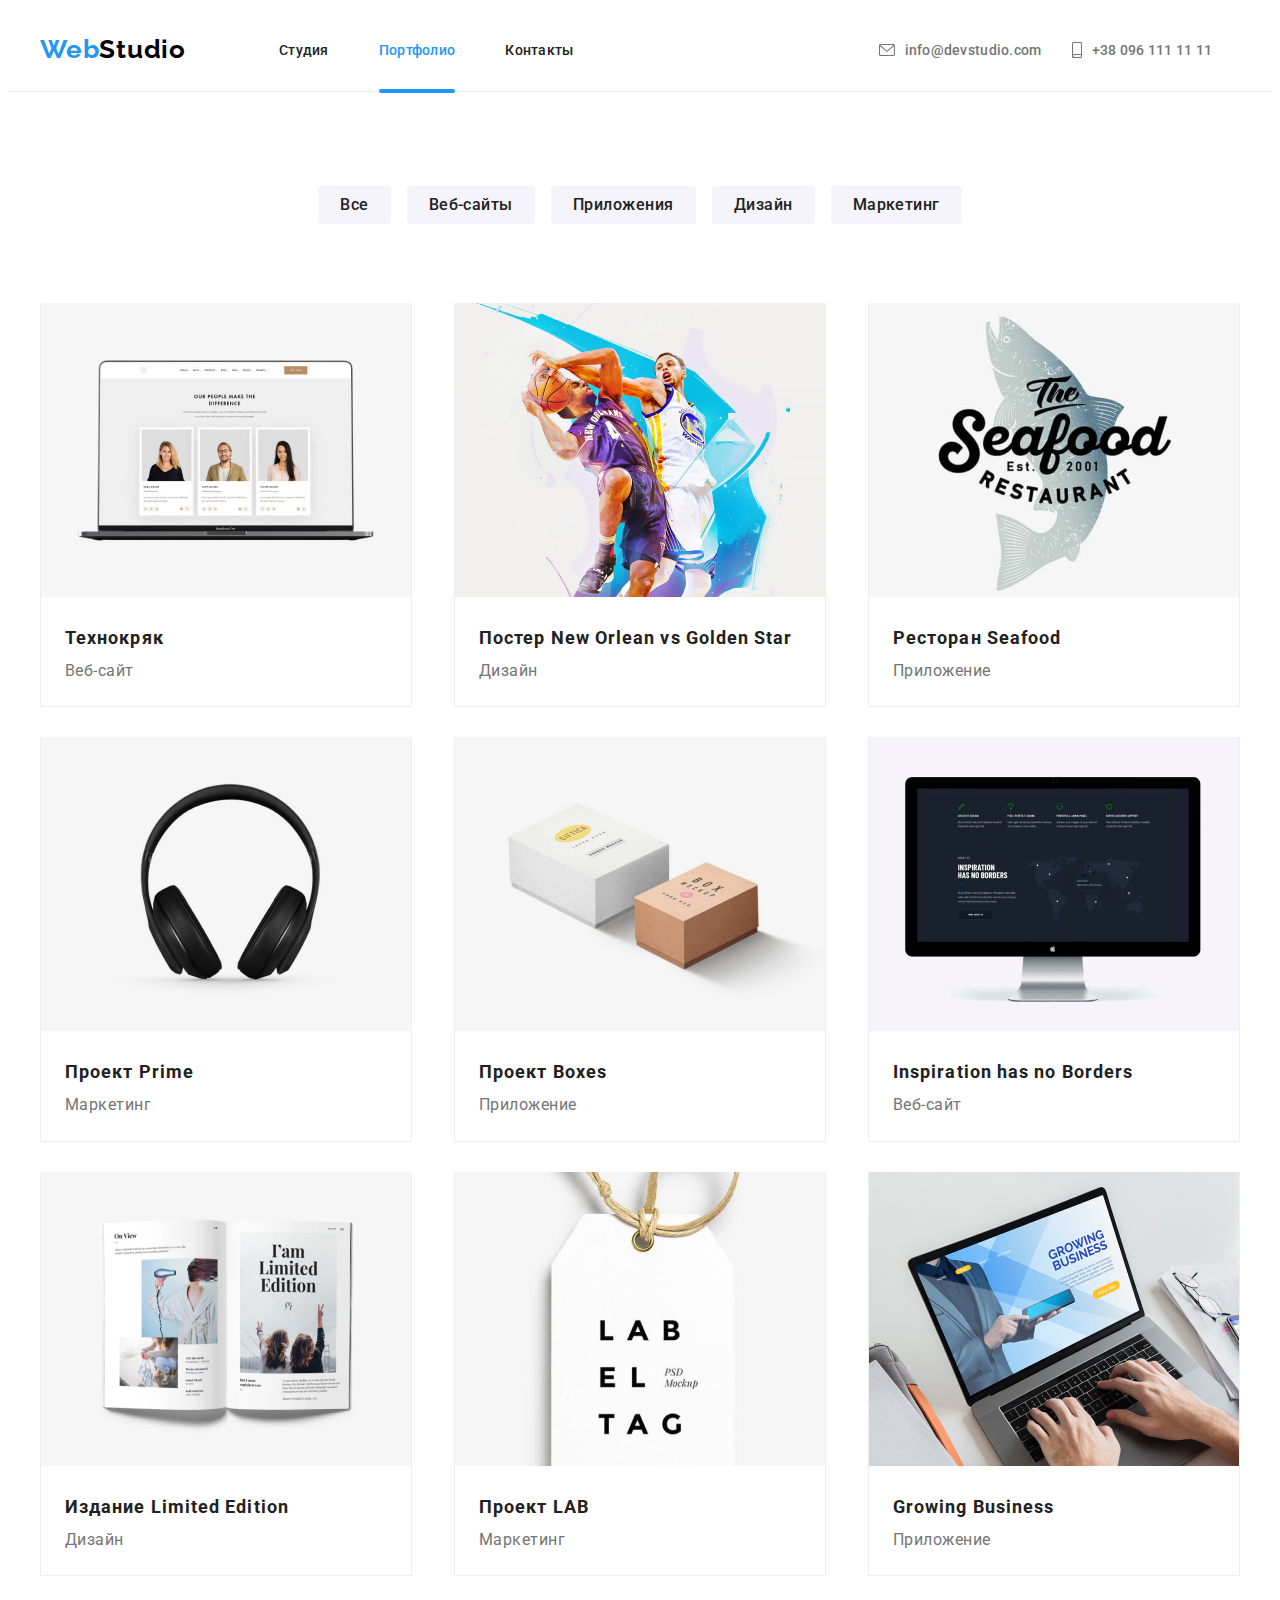
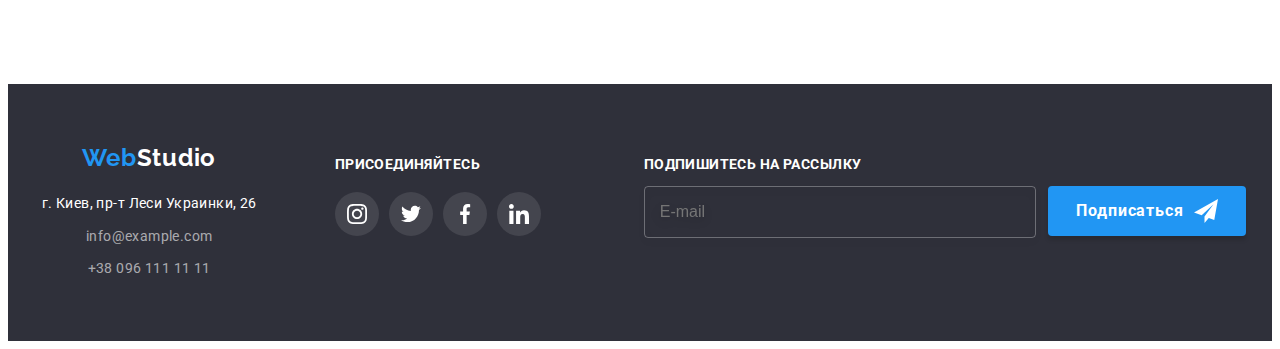
==== commit 8433b04e: "Обе страницы сайта адаптированы под все устройства" ====
--- a/portfolio.html
+++ b/portfolio.html
@@ -103,23 +103,23 @@
             <li class="project">
                 <a href="#" target="_blank" class="project__link">
                     <div class="project__card">
-                        <img src="./images/portfolio1.jpg" alt="Веб-сайт на ноутбуке" width="370">
-                        <div class="project__text">
-                            <h1 class="project__title">Технокряк</h1>
-                            <p class="project__description">Веб-сайт</p>
-                        </div>
-                        <p class="project__overlay">Технокряк это современная площадка распространения коронавируса.
-                            Компании используют эту
-                            платформу для цифрового
-                            шпионажа и атак на защищённые сервера конкурентов.
-                        </p>
-                    </div>
-                </a>
-            </li>
-            <li class="project">
-                <a href="#" target="_blank" class="project__link">
-                    <div class="project__card">
-                        <img src="./images/portfolio2.jpg" alt="Постер с баскетболистами" width="370">
+                        <img class="project__image" src="./images/portfolio1.jpg" alt="Веб-сайт на ноутбуке" width="370">
+                        <div class="project__text">
+                            <h1 class="project__title">Технокряк<span class="phantom-placeholder">Технокряк Технокряк Технокряк</span></h1>
+                            <p class="project__description">Веб-сайт</p>    
+                        </div>
+                        <p class="project__overlay">Технокряк это современная площадка распространения коронавируса.
+                            Компании используют эту
+                            платформу для цифрового
+                            шпионажа и атак на защищённые сервера конкурентов.
+                        </p>
+                    </div>
+                </a>
+            </li>
+            <li class="project">
+                <a href="#" target="_blank" class="project__link">
+                    <div class="project__card">
+                        <img class="project__image" src="./images/portfolio2.jpg" alt="Постер с баскетболистами" width="370">
                         <div class="project__text">
                             <h1 class="project__title">Постер New Orlean vs Golden Star</h1>
                             <p class="project__description">Дизайн</p>
@@ -135,7 +135,7 @@
             <li class="project">
                 <a href="#" target="_blank" class="project__link">
                     <div class="project__card">
-                        <img src="./images/portfolio3.jpg" alt="Логотип ресторана морепродуктов" width="370">
+                        <img class="project__image" src="./images/portfolio3.jpg" alt="Логотип ресторана морепродуктов" width="370">
                         <div class="project__text">
                             <h1 class="project__title">Ресторан Seafood</h1>
                             <p class="project__description">Приложение</p>
@@ -151,7 +151,7 @@
             <li class="project">
                 <a href="#" target="_blank" class="project__link">
                     <div class="project__card">
-                        <img src="./images/portfolio4.jpg" alt="Наушники" width="370">
+                        <img class="project__image" src="./images/portfolio4.jpg" alt="Наушники" width="370">
                         <div class="project__text">
                             <h1 class="project__title">Проект Prime</h1>
                             <p class="project__description">Маркетинг</p>
@@ -167,7 +167,7 @@
             <li class="project">
                 <a href="#" target="_blank" class="project__link">
                     <div class="project__card">
-                        <img src="./images/portfolio5.jpg" alt="Приложения-коробки" width="370">
+                        <img class="project__image" src="./images/portfolio5.jpg" alt="Приложения-коробки" width="370">
                         <div class="project__text">
                             <h1 class="project__title">Проект Boxes</h1>
                             <p class="project__description">Приложение</p>
@@ -183,7 +183,7 @@
             <li class="project">
                 <a href="#" target="_blank" class="project__link">
                     <div class="project__card">
-                        <img src="./images/portfolio6.jpg" alt="Веб сайт на мониторе" width="370">
+                        <img class="project__image" src="./images/portfolio6.jpg" alt="Веб сайт на мониторе" width="370">
                         <div class="project__text">
                             <h1 class="project__title">Inspiration has no Borders</h1>
                             <p class="project__description">Веб-сайт</p>
@@ -199,7 +199,7 @@
             <li class="project">
                 <a href="#" target="_blank" class="project__link">
                     <div class="project__card">
-                        <img src="./images/portfolio7.jpg" alt="Развернутый журнал" width="370">
+                        <img class="project__image" src="./images/portfolio7.jpg" alt="Развернутый журнал" width="370">
                         <div class="project__text">
                             <h1 class="project__title">Издание Limited Edition</h1>
                             <p class="project__description">Дизайн</p>
@@ -215,7 +215,7 @@
             <li class="project">
                 <a href="#" target="_blank" class="project__link">
                     <div class="project__card">
-                        <img src="./images/portfolio8.jpg" alt="Бумажный ярлык" width="370">
+                        <img class="project__image" src="./images/portfolio8.jpg" alt="Бумажный ярлык" width="370">
                         <div class="project__text">
                             <h1 class="project__title">Проект LAB</h1>
                             <p class="project__description">Маркетинг</p>
@@ -231,7 +231,7 @@
             <li class="project">
                 <a href="#" target="_blank" class="project__link">
                     <div class="project__card">
-                        <img src="./images/portfolio9.jpg" alt="Работа на сайте на ноутбуке" width="370">
+                        <img class="project__image" src="./images/portfolio9.jpg" alt="Работа на сайте на ноутбуке" width="370">
                         <div class="project__text">
                             <h1 class="project__title">Growing Business</h1>
                             <p class="project__description">Приложение</p>
--- a/css/main.min.css
+++ b/css/main.min.css
@@ -1,2 +1,2 @@
-@-webkit-keyframes modal-appear{0%{opacity:0}100%{opacity:1}}@keyframes modal-appear{0%{opacity:0}100%{opacity:1}}body{font-family:'Roboto', sans-serif;color:#212121;font-size:14px;letter-spacing:0.03em;background-color:#fff}.container{margin-left:auto;margin-right:auto;padding-left:15px;padding-right:15px;text-align:center}@media screen and (min-width: 480px){.container{width:480px}}@media screen and (min-width: 768px){.container{width:768px}}@media screen and (min-width: 1200px){.container{width:1200px}}.header{border-bottom:1px solid #ececec;position:relative}.container.navbar{display:-webkit-box;display:-ms-flexbox;display:flex;-webkit-box-align:center;-ms-flex-align:center;align-items:center;-ms-flex-wrap:wrap;flex-wrap:wrap;-webkit-box-pack:justify;-ms-flex-pack:justify;justify-content:space-between}@media screen and (min-width: 768px){.container.navbar{-ms-flex-wrap:nowrap;flex-wrap:nowrap;-webkit-box-pack:start;-ms-flex-pack:start;justify-content:flex-start;-webkit-box-align:center;-ms-flex-align:center;align-items:center}}.menu-button{display:-webkit-box;display:-ms-flexbox;display:flex;-webkit-box-pack:center;-ms-flex-pack:center;justify-content:center;-webkit-box-align:center;-ms-flex-align:center;align-items:center;width:40px;height:40px;padding:12px 8px;border:none;background-color:transparent;z-index:1}@media screen and (min-width: 768px){.menu-button{display:none}}.menu-button .icon-cross{display:none}.menu-button.is-open .icon-cross{display:block}.menu-button.is-open .icon-menu{display:none}.menu-container{display:none;position:absolute;top:0%;left:0%;background-color:#fff}.menu-container.is-open{display:-webkit-box;display:-ms-flexbox;display:flex;-webkit-box-orient:vertical;-webkit-box-direction:normal;-ms-flex-direction:column;flex-direction:column;width:100%;height:100vh}@media screen and (min-width: 768px){.menu-container{display:-webkit-box;display:-ms-flexbox;display:flex;position:static;height:-webkit-fit-content;height:-moz-fit-content;height:fit-content}}.header__logo{font-family:'Raleway', sans-serif;font-weight:bold;font-size:26px;line-height:1.2;letter-spacing:0.03em;text-decoration:none;color:#000;padding-top:16px;padding-bottom:16px}@media screen and (min-width: 480px){.header__logo{padding-top:16px;padding-bottom:16px}}@media screen and (min-width: 768px){.header__logo{font-size:24px;margin-top:26px;margin-bottom:26px;padding:0}}@media screen and (min-width: 1200px){.header__logo{font-size:26px;line-height:1.2}}.logo-first-half{font-family:'Raleway', sans-serif;color:#2196f3}.main-nav{display:-webkit-box;display:-ms-flexbox;display:flex;-webkit-box-align:center;-ms-flex-align:center;align-items:center}@media screen and (max-width: 768px){.main-nav{margin-top:48px;margin-left:40px}}@media screen and (min-width: 1200px){.main-nav{margin-left:93px}}.navbar-list{list-style:none;padding-left:0px}@media screen and (min-width: 768px){.navbar-list{display:-webkit-box;display:-ms-flexbox;display:flex;-webkit-box-align:center;-ms-flex-align:center;align-items:center;margin-left:88px}}@media screen and (min-width: 1200px){.navbar-list{margin-left:0}}@media screen and (max-width: 767px){.navbar-list__item{margin-bottom:32px}}@media screen and (min-width: 768px){.navbar-list__item{margin-right:50px}}.navbar-list__item:last-child{margin-bottom:0;margin-right:0}.navbar-list__link{font-weight:500;font-size:40px;line-height:1.17;letter-spacing:0.02em;color:#212121;text-decoration:none;display:-webkit-box;display:-ms-flexbox;display:flex;-webkit-transition:color 250ms cubic-bezier(0.4, 0, 0.2, 1);transition:color 250ms cubic-bezier(0.4, 0, 0.2, 1)}.navbar-list__link:hover,.navbar-list__link:focus{color:#2196f3}@media screen and (min-width: 768px){.navbar-list__link{font-style:normal;font-weight:500;font-size:14px;line-height:1.15;letter-spacing:0.02em}}.navbar-list__link--current{font-weight:500;font-size:40px;line-height:1.17;letter-spacing:0.02em;color:#2196f3;text-decoration:none;position:relative}@media screen and (min-width: 768px){.navbar-list__link--current{font-style:normal;font-weight:500;font-size:14px;line-height:1.15;letter-spacing:0.02em}}.navbar-list__link--current::after{content:'';height:4px;width:100%;background-color:#2196f3;position:absolute;top:47px;border-radius:2px}@media screen and (max-width: 768px){.navbar-list__link--current::after{width:0%}}.header-contacts__mail{display:none;width:16px;height:12px;fill:#757575;margin-right:10px;-webkit-transition:fill 250ms cubic-bezier(0.4, 0, 0.2, 1);transition:fill 250ms cubic-bezier(0.4, 0, 0.2, 1)}.header-contacts__link:hover .header-contacts__mail,.header-contacts__link:focus .header-contacts__mail{fill:#2196f3}@media screen and (min-width: 768px){.header-contacts__mail{display:inline-block}}.header-contacts__phone{display:none;width:10px;height:16px;fill:#757575;margin-right:10px;-webkit-transition:fill 250ms cubic-bezier(0.4, 0, 0.2, 1);transition:fill 250ms cubic-bezier(0.4, 0, 0.2, 1)}.header-contacts__link:hover .header-contacts__phone,.header-contacts__link:focus .header-contacts__phone{fill:#2196f3}@media screen and (min-width: 768px){.header-contacts__phone{display:inline-block}}.header-contacts{text-align:left;list-style:none;padding:0px}@media screen and (max-width: 480px){.header-contacts{display:-webkit-box;display:-ms-flexbox;display:flex;-webkit-box-orient:vertical;-webkit-box-direction:reverse;-ms-flex-direction:column-reverse;flex-direction:column-reverse;margin-top:302px;margin-bottom:0}}@media screen and (min-width: 480px){.header-contacts{display:-webkit-box;display:-ms-flexbox;display:flex;-webkit-box-orient:vertical;-webkit-box-direction:reverse;-ms-flex-direction:column-reverse;flex-direction:column-reverse;margin-top:302px}}@media screen and (min-width: 768px){.header-contacts{display:-webkit-box;display:-ms-flexbox;display:flex;-webkit-box-orient:vertical;-webkit-box-direction:normal;-ms-flex-direction:column;flex-direction:column;-webkit-box-pack:center;-ms-flex-pack:center;justify-content:center;margin:0}}@media screen and (min-width: 1200px){.header-contacts{-webkit-box-orient:horizontal;-webkit-box-direction:normal;-ms-flex-direction:row;flex-direction:row;-webkit-box-align:center;-ms-flex-align:center;align-items:center;margin-left:305px}}@media screen and (max-width: 479px){.header-contacts__item{margin-left:40px;margin-bottom:32px}}@media screen and (min-width: 480px){.header-contacts__item{margin-left:40px;margin-bottom:32px}}@media screen and (min-width: 768px){.header-contacts__item{margin-bottom:0px;margin-left:84px}}@media screen and (min-width: 1200px){.header-contacts__item{margin-left:0;margin-right:30px}}@media screen and (min-width: 768px){.header-contacts__item:last-child{margin-top:10px}}@media screen and (min-width: 1200px){.header-contacts__item:last-child{margin-top:0px;margin-right:0px}}@media screen and (min-width: 480px){.header-contacts__item:first-child{margin-bottom:0}}.header-contacts__link{display:block;font-family:'Roboto', sans-serif;font-style:normal;font-weight:500;font-size:34px;line-height:40px;letter-spacing:0.02em;color:#2196f3;text-decoration:none;-webkit-box-align:center;-ms-flex-align:center;align-items:center;-webkit-transition:color 250ms cubic-bezier(0.4, 0, 0.2, 1);transition:color 250ms cubic-bezier(0.4, 0, 0.2, 1)}.header-contacts__link:hover,.header-contacts__link:focus{color:#2196f3}@media screen and (min-width: 768px){.header-contacts__link{display:-webkit-box;display:-ms-flexbox;display:flex;font-style:normal;font-weight:500;font-size:12px;line-height:14px;letter-spacing:0.02em;color:#757575}}@media screen and (min-width: 1200px){.header-contacts__link{font-size:14px}}.menu-mail-link{font-style:normal;font-weight:500;font-size:24px;line-height:28px;letter-spacing:0.02em;color:#757575}@media screen and (min-width: 768px){.menu-mail-link{font-style:normal;font-weight:500;font-size:12px;line-height:14px;letter-spacing:0.02em}}@media screen and (min-width: 1200px){.menu-mail-link{font-size:14px}}.menu-contacts{list-style:none;display:-webkit-box;display:-ms-flexbox;display:flex;-webkit-box-pack:left;-ms-flex-pack:left;justify-content:left;margin:64px 0px 48px 30px;padding:0px}@media screen and (min-width: 768px){.menu-contacts{display:none}}.menu-contacts__item{border-right:1px solid rgba(33,33,33,0.2)}.menu-contacts__item:last-child{border:hidden}.menu-contacts__link{padding:10px;margin:0px;color:#2196f3;text-decoration:none;font-style:normal;font-weight:500;font-size:18px;line-height:1.2;letter-spacing:0.02em}.hero{background-color:#2f303a;display:-webkit-box;display:-ms-flexbox;display:flex;-webkit-box-align:center;-ms-flex-align:center;align-items:center;background-image:-webkit-gradient(linear, left top, right top, from(rgba(47,48,58,0.5)), to(rgba(47,48,58,0.3))),url(../images/hero_bgnd.jpg);background-image:linear-gradient(to right, rgba(47,48,58,0.5), rgba(47,48,58,0.3)),url(../images/hero_bgnd.jpg);background-repeat:no-repeat;background-position:50% 50%}@media screen and (max-width: 479px){.hero{background-size:cover;background-image:-webkit-gradient(linear, left top, right top, from(rgba(47,48,58,0.5)), to(rgba(47,48,58,0.3))),url(/images/hero_bgnd_mobile.jpg);background-image:linear-gradient(to right, rgba(47,48,58,0.5), rgba(47,48,58,0.3)),url(/images/hero_bgnd_mobile.jpg)}}@media screen and (min-width: 480px){.hero{background-size:cover;background-image:-webkit-gradient(linear, left top, right top, from(rgba(47,48,58,0.5)), to(rgba(47,48,58,0.3))),url(/images/hero_bgnd_mobile.jpg);background-image:linear-gradient(to right, rgba(47,48,58,0.5), rgba(47,48,58,0.3)),url(/images/hero_bgnd_mobile.jpg)}}@media screen and (min-width: 768px){.hero{background-size:cover;background-image:-webkit-gradient(linear, left top, right top, from(rgba(47,48,58,0.5)), to(rgba(47,48,58,0.3))),url(/images/hero_bgnd_tablet.jpg);background-image:linear-gradient(to right, rgba(47,48,58,0.5), rgba(47,48,58,0.3)),url(/images/hero_bgnd_tablet.jpg)}}@media screen and (min-width: 1200px){.hero{background-size:1600px auto;background-image:-webkit-gradient(linear, left top, right top, from(rgba(47,48,58,0.5)), to(rgba(47,48,58,0.3))),url(../images/hero_bgnd.jpg);background-image:linear-gradient(to right, rgba(47,48,58,0.5), rgba(47,48,58,0.3)),url(../images/hero_bgnd.jpg)}}.hero__title{font-weight:900;text-align:center;letter-spacing:0.06em;text-transform:uppercase;color:#fff;margin:0px 0px 30px 0px}@media screen and (max-width: 479px){.hero__title{margin-top:118px;font-size:26px;line-height:1.6}}@media screen and (min-width: 480px){.hero__title{margin-top:118px;font-size:26px;line-height:1.6}}@media screen and (min-width: 1200px){.hero__title{margin-top:200px;font-size:44px;line-height:1.35}}.hero__button{background-color:#2196f3;font-family:inherit;font-weight:bold;font-size:16px;line-height:1.9;text-align:center;letter-spacing:0.06em;-webkit-box-shadow:0px 4px 4px rgba(0,0,0,0.15);box-shadow:0px 4px 4px rgba(0,0,0,0.15);border-radius:4px;border:none;color:#fff;cursor:pointer;width:200px;height:50px}@media screen and (max-width: 479px){.hero__button{margin-bottom:118px}}@media screen and (min-width: 480px){.hero__button{margin-bottom:118px}}@media screen and (min-width: 1200px){.hero__button{margin-bottom:200px}}.principles{padding:94px 0px 94px 0px}.principles__header{display:none}.principles-list{list-style:none;display:-webkit-box;display:-ms-flexbox;display:flex;margin:0 auto;padding:0px}@media screen and (max-width: 479px){.principles-list{-webkit-box-orient:vertical;-webkit-box-direction:normal;-ms-flex-direction:column;flex-direction:column}}@media screen and (min-width: 480px){.principles-list{-webkit-box-orient:vertical;-webkit-box-direction:normal;-ms-flex-direction:column;flex-direction:column}}@media screen and (min-width: 768px){.principles-list{-webkit-box-orient:horizontal;-webkit-box-direction:normal;-ms-flex-direction:row;flex-direction:row;-ms-flex-wrap:wrap;flex-wrap:wrap}}@media screen and (min-width: 1200px){.principles-list{-webkit-box-orient:horizontal;-webkit-box-direction:normal;-ms-flex-direction:row;flex-direction:row;-ms-flex-wrap:nowrap;flex-wrap:nowrap}}@media screen and (min-width: 768px){.principles-list__item{width:354px;margin-right:30px}}@media screen and (min-width: 1200px){.principles-list__item{width:270px;margin-right:30px}}@media screen and (min-width: 768px){.principles-list__item:nth-child(2){width:354px;margin-right:0px}}@media screen and (min-width: 1200px){.principles-list__item:nth-child(2){width:354px;margin-right:30px}}@media screen and (min-width: 768px){.principles-list__item:nth-child(4){width:354px;margin-right:0px}}.principle{background-color:#f5f4fa;display:-webkit-box;display:-ms-flexbox;display:flex;-webkit-box-pack:center;-ms-flex-pack:center;justify-content:center;-webkit-box-align:center;-ms-flex-align:center;align-items:center;height:120px;margin-bottom:30px}@media screen and (max-width: 479px){.principle{width:100%}}@media screen and (min-width: 480px){.principle{width:100%}}@media screen and (min-width: 768px){.principle{width:354px}}@media screen and (min-width: 1200px){.principle{width:270px}}.principle__icon{width:70px;height:70px}.principle__title{font-weight:bold;font-size:inherit;line-height:1.15;letter-spacing:0.03em;text-transform:uppercase;color:#212121}@media screen and (max-width: 479px){.principle__title{text-align:center}}@media screen and (min-width: 480px){.principle__title{text-align:center}}@media screen and (min-width: 768px){.principle__title{text-align:left}}.principle__description{font-size:inherit;line-height:1.7;letter-spacing:0.03em;color:#757575}@media screen and (max-width: 479px){.principle__description{text-align:left}}@media screen and (min-width: 480px){.principle__description{text-align:left}}@media screen and (min-width: 768px){.principle__description{text-align:left}}.activities{padding-bottom:94px}@media screen and (max-width: 1200px){.activities{display:none}}.activities__title{font-weight:bold;font-size:36px;line-height:1.15;letter-spacing:0.03em;padding-bottom:50px;margin:0px}.activities__list{list-style:none;display:-webkit-box;display:-ms-flexbox;display:flex;-webkit-box-pack:justify;-ms-flex-pack:justify;justify-content:space-between;padding-left:0px}.activities__image{position:relative}.activities__text{color:#fff;background-color:rgba(48,49,59,0.8);font-weight:bold;font-size:inherit;line-height:1.15;text-transform:uppercase;text-align:center;padding:30px 80px;margin:0 auto;position:absolute;bottom:3px;width:100%}.team{background-color:#f5f4fa;padding-bottom:94px}.team__title{font-weight:bold;font-size:36px;line-height:1.15;letter-spacing:0.03em;padding:94px 0px 50px 0px;margin:0px}.team__list{list-style:none;display:-webkit-box;display:-ms-flexbox;display:flex;padding-left:0px}@media screen and (max-width: 479px){.team__list{-webkit-box-orient:vertical;-webkit-box-direction:normal;-ms-flex-direction:column;flex-direction:column;-webkit-box-align:center;-ms-flex-align:center;align-items:center}}@media screen and (min-width: 480px){.team__list{-webkit-box-orient:vertical;-webkit-box-direction:normal;-ms-flex-direction:column;flex-direction:column;-webkit-box-align:center;-ms-flex-align:center;align-items:center}}@media screen and (min-width: 768px){.team__list{-webkit-box-orient:horizontal;-webkit-box-direction:normal;-ms-flex-direction:row;flex-direction:row;-ms-flex-wrap:wrap;flex-wrap:wrap;-webkit-box-pack:center;-ms-flex-pack:center;justify-content:center}}@media screen and (min-width: 1200px){.team__list{-ms-flex-wrap:nowrap;flex-wrap:nowrap}}.member{-webkit-box-shadow:0px 1px 3px rgba(0,0,0,0.12),0px 1px 1px rgba(0,0,0,0.14),0px 2px 1px rgba(0,0,0,0.2);box-shadow:0px 1px 3px rgba(0,0,0,0.12),0px 1px 1px rgba(0,0,0,0.14),0px 2px 1px rgba(0,0,0,0.2);border-radius:0px 0px 4px 4px;background-color:#fff;padding-bottom:30px}@media screen and (max-width: 479px){.member{margin-bottom:30px}}@media screen and (min-width: 480px){.member{margin-bottom:30px}}@media screen and (min-width: 768px){.member{margin-right:30px}}@media screen and (min-width: 768px){.member:nth-child(2){margin-right:0px}}@media screen and (min-width: 1200px){.member:nth-child(2){margin-right:30px}}@media screen and (min-width: 768px){.member:nth-child(4){margin-right:0px}}@media screen and (min-width: 1200px){.member:nth-child(4){margin-right:0px}}.member__photo{display:block}@media screen and (max-width: 479px){.member__photo{width:100%;height:auto}}@media screen and (min-width: 480px){.member__photo{width:100%;height:auto}}@media screen and (min-width: 768px){.member__photo{width:354px}}@media screen and (min-width: 1200px){.member__photo{width:270px}}.member__name{font-size:16px;line-height:1.2;letter-spacing:0.03em;color:#212121}.member__position{font-weight:normal;font-size:16px;line-height:1.2;letter-spacing:0.03em;color:#757575}.member-contacts{display:-webkit-box;display:-ms-flexbox;display:flex;-webkit-box-pack:center;-ms-flex-pack:center;justify-content:center;list-style:none;padding-left:0px}.member-contacts__button{margin-right:10px}.member-contacts__button:last-child{margin-right:0px}.member-contacts__link{display:-webkit-box;display:-ms-flexbox;display:flex;-webkit-box-pack:center;-ms-flex-pack:center;justify-content:center;-webkit-box-align:center;-ms-flex-align:center;align-items:center;width:44px;height:44px;border-radius:50%;background-color:#fff;-webkit-transition:background-color 250ms cubic-bezier(0.4, 0, 0.2, 1);transition:background-color 250ms cubic-bezier(0.4, 0, 0.2, 1)}.member-contacts__link:hover{background-color:#2196f3}.member-contacts__icon{fill:#afb1b8;width:20px;height:20px;-webkit-transition:fill 250ms cubic-bezier(0.4, 0, 0.2, 1);transition:fill 250ms cubic-bezier(0.4, 0, 0.2, 1)}.member-contacts__link:hover .member-contacts__icon{fill:#fff}.customers{padding-top:94px}@media screen and (max-width: 479px){.customers{padding-bottom:60px}}@media screen and (min-width: 480px){.customers{padding-bottom:60px}}@media screen and (min-width: 1200px){.customers{padding-bottom:94px}}.customers__title{font-weight:bold;font-size:36px;line-height:1.15;letter-spacing:0.03em;padding-bottom:50px;margin:0px auto}.customers__list{display:-webkit-box;display:-ms-flexbox;display:flex;-webkit-box-pack:center;-ms-flex-pack:center;justify-content:center;list-style:none;padding-left:0px;margin-top:0px;margin-bottom:0px}@media screen and (max-width: 479px){.customers__list{-ms-flex-wrap:wrap;flex-wrap:wrap}}@media screen and (min-width: 480px){.customers__list{-ms-flex-wrap:wrap;flex-wrap:wrap}}@media screen and (min-width: 768px){.customers__list{-ms-flex-wrap:wrap;flex-wrap:wrap}}@media screen and (max-width: 1199px){.customers-card{margin-right:30px;margin-bottom:30px}}@media screen and (min-width: 1200px){.customers-card:nth-child(1),.customers-card:nth-child(3),.customers-card:nth-child(5){margin-right:30px;margin-bottom:0px}}@media screen and (max-width: 479px){.customers-card:nth-child(2),.customers-card:nth-child(4),.customers-card:nth-child(6){margin-right:0}}@media screen and (min-width: 480px){.customers-card:nth-child(2),.customers-card:nth-child(4),.customers-card:nth-child(6){margin-right:0}}@media screen and (min-width: 768px){.customers-card:nth-child(2),.customers-card:nth-child(4){margin-right:30px}}@media screen and (min-width: 768px) and (max-width: 1199px){.customers-card:nth-child(3),.customers-card:nth-child(6){margin-right:0}}.customers-card__link{display:-webkit-box;display:-ms-flexbox;display:flex;-webkit-box-pack:center;-ms-flex-pack:center;justify-content:center;-webkit-box-align:center;-ms-flex-align:center;align-items:center;padding:16px 32px;border:1px solid #afb1b8;border-radius:4px;-webkit-transition:border 250ms cubic-bezier(0.4, 0, 0.2, 1);transition:border 250ms cubic-bezier(0.4, 0, 0.2, 1)}.customers-card__link:hover,.customers-card__link:focus{border:1px solid #2196f3}@media screen and (max-width: 479px){.customers-card__link{padding:16px 51px}}@media screen and (min-width: 480px){.customers-card__link{padding:16px 51px}}@media screen and (min-width: 768px){.customers-card__link{padding:16px 59px}}@media screen and (min-width: 1200px){.customers-card__link{padding:16px 31px}}.customers-card__icon{fill:#afb1b8;width:106px;height:60px;-webkit-transition:fill 250ms cubic-bezier(0.4, 0, 0.2, 1);transition:fill 250ms cubic-bezier(0.4, 0, 0.2, 1)}.customers-card__link:hover .customers-card__icon,.customers-card__link:focus .customers-card__icon{fill:#2196f3}.footer{background-color:#2f303a}.footer-container{-webkit-box-pack:center;-ms-flex-pack:center;justify-content:center}@media screen and (max-width: 479px){.footer-container{display:block}}@media screen and (min-width: 480px){.footer-container{display:block}}@media screen and (min-width: 1200px){.footer-container{display:-webkit-box;display:-ms-flexbox;display:flex}}.footer__logo{color:#fff;font-family:'Raleway', sans-serif;font-weight:bold;font-size:26px;line-height:1.2;letter-spacing:0.03em;text-decoration:none;display:-webkit-box;display:-ms-flexbox;display:flex;-webkit-box-align:center;-ms-flex-align:center;align-items:center;padding-top:60px;padding-bottom:10px}@media screen and (max-width: 479px){.footer__logo{font-size:24px;-webkit-box-pack:center;-ms-flex-pack:center;justify-content:center}}@media screen and (min-width: 480px){.footer__logo{font-size:24px;-webkit-box-pack:center;-ms-flex-pack:center;justify-content:center}}.address{display:-webkit-box;display:-ms-flexbox;display:flex;-webkit-box-align:center;-ms-flex-align:center;align-items:center;-webkit-box-pack:start;-ms-flex-pack:start;justify-content:flex-start;text-align:left}@media screen and (max-width: 479px){.address{-webkit-box-pack:center;-ms-flex-pack:center;justify-content:center}}@media screen and (min-width: 480px){.address{-webkit-box-pack:center;-ms-flex-pack:center;justify-content:center}}.address-links{list-style:none;display:-webkit-box;display:-ms-flexbox;display:flex;-webkit-box-pack:center;-ms-flex-pack:center;justify-content:center;-webkit-box-orient:vertical;-webkit-box-direction:normal;-ms-flex-direction:column;flex-direction:column}@media screen and (max-width: 479px){.address-links{margin:0;padding:0}}@media screen and (min-width: 480px){.address-links{margin:0;padding:0}}@media screen and (min-width: 1200px){.address-links{margin:0px 0px 0px 0px;padding:0px 0px 60px 0px}}.address-links__item{display:-webkit-box;display:-ms-flexbox;display:flex;-webkit-box-pack:center;-ms-flex-pack:center;justify-content:center}.address__physical{color:#fff}.address__link{text-decoration:none;color:rgba(255,255,255,0.6);font-style:normal;font-weight:normal;font-size:14px;line-height:1.7;letter-spacing:0.03em;display:inline-block;margin-top:9px;min-width:231px;-webkit-transition:color 250ms cubic-bezier(0.4, 0, 0.2, 1);transition:color 250ms cubic-bezier(0.4, 0, 0.2, 1)}.address__link:hover,.address__link:focus{color:#2196f3}@media screen and (max-width: 479px){.address__link{text-align:center}}@media screen and (min-width: 480px){.address__link{text-align:center}}@media screen and (max-width: 479px){.social{margin-top:60px;margin-left:0}}@media screen and (min-width: 480px){.social{margin-top:60px;margin-left:0}}@media screen and (min-width: 1200px){.social{margin-left:70px;margin-top:72px}}.social__title,.newsletter__title{font-style:normal;font-weight:bold;font-size:14px;line-height:1.15;letter-spacing:0.03em;text-transform:uppercase;color:#fff;margin-top:0px}@media screen and (max-width: 479px){.social__title,.newsletter__title{text-align:center}}@media screen and (min-width: 480px){.social__title,.newsletter__title{text-align:center}}@media screen and (min-width: 1200px){.social__title,.newsletter__title{text-align:left}}.social-networks{display:-webkit-box;display:-ms-flexbox;display:flex;-webkit-box-pack:center;-ms-flex-pack:center;justify-content:center;list-style:none;padding-left:0px;margin-top:20px;margin-bottom:0px}.social-networks__button{margin-right:10px}.social-networks__link{display:-webkit-box;display:-ms-flexbox;display:flex;-webkit-box-pack:center;-ms-flex-pack:center;justify-content:center;-webkit-box-align:center;-ms-flex-align:center;align-items:center;width:44px;height:44px;border-radius:50%;background-color:rgba(255,255,255,0.1);-webkit-transition:background-color 250ms cubic-bezier(0.4, 0, 0.2, 1);transition:background-color 250ms cubic-bezier(0.4, 0, 0.2, 1)}.social-networks__link:hover,.social-networks__link:focus{background-color:#2196f3}.social-networks__icon{fill:#fff;width:20px;height:20px}@media screen and (max-width: 479px){.newsletter{margin-top:60px}}@media screen and (min-width: 480px){.newsletter{margin-top:60px}}@media screen and (min-width: 1200px){.newsletter{margin-left:93px;margin-top:72px}}@media screen and (max-width: 479px){.newsletter-subscribe{-ms-flex-wrap:wrap;flex-wrap:wrap;padding-bottom:60px}}@media screen and (min-width: 480px){.newsletter-subscribe{-ms-flex-wrap:wrap;flex-wrap:wrap;padding-bottom:60px}}@media screen and (min-width: 1200px){.newsletter-subscribe{display:-webkit-box;display:-ms-flexbox;display:flex;-ms-flex-wrap:nowrap;flex-wrap:nowrap}}.newsletter-subscribe__form{font-size:16px;line-height:1.25;display:inline-block;padding:15px;border:1px solid rgba(255,255,255,0.3);-webkit-filter:drop-shadow(0px 4px 4px rgba(0,0,0,0.15));filter:drop-shadow(0px 4px 4px rgba(0,0,0,0.15));border-radius:4px;background-color:transparent;color:rgba(255,255,255,0.6);width:360px}.newsletter-subscribe__form::-webkit-input-placeholder{display:inline-block}.newsletter-subscribe__form:-ms-input-placeholder{display:inline-block}.newsletter-subscribe__form::-ms-input-placeholder{display:inline-block}.newsletter-subscribe__form::placeholder{display:inline-block}@media screen and (max-width: 479px){.newsletter-subscribe__form{margin-bottom:20px}}@media screen and (min-width: 480px){.newsletter-subscribe__form{margin-bottom:20px}}.newsletter-subscribe__button{display:-webkit-box;display:-ms-flexbox;display:flex;padding:10px 28px;margin-left:12px;font-family:inherit;font-weight:bold;font-size:16px;line-height:1.9;text-align:center;letter-spacing:0.06em;background:#2196f3;color:#fff;-webkit-box-shadow:0px 4px 4px rgba(0,0,0,0.15);box-shadow:0px 4px 4px rgba(0,0,0,0.15);border-radius:4px;border:transparent}.newsletter-subscribe__button:hover{cursor:pointer}@media screen and (max-width: 479px){.newsletter-subscribe__button{-webkit-box-align:center;-ms-flex-align:center;align-items:center;margin:0 auto}}@media screen and (min-width: 480px){.newsletter-subscribe__button{-webkit-box-align:center;-ms-flex-align:center;align-items:center;margin:0 auto}}@media screen and (min-width: 1200px){.newsletter-subscribe__button{-webkit-box-align:center;-ms-flex-align:center;align-items:center;-ms-flex-wrap:nowrap;flex-wrap:nowrap;height:50px;margin-left:12px}}.newsletter-subscribe__icon{fill:white;width:24px;height:24px;margin-left:10px}.backdrop{background-color:rgba(0,0,0,0.2);width:100%;height:100%;position:fixed;top:0;left:0}.backdrop.is-hidden{visibility:hidden;opacity:0;pointer-events:none}.modal{background-color:#fff;position:absolute;top:50%;left:50%;-webkit-transform:translate(-50%, -250%);transform:translate(-50%, -250%);width:528px;min-height:581px;outline:#000 1px dotted;border-radius:4px;-webkit-animation:modal-appear 3s ease-in-out 1;animation:modal-appear 3s ease-in-out 1}.backdrop .modal{opacity:1;-webkit-transform:translate(-50%, -50%);transform:translate(-50%, -50%)}@media screen and (max-width: 1199px){.modal{width:450px}}.modal__closeButton{display:-webkit-box;display:-ms-flexbox;display:flex;-webkit-box-pack:center;-ms-flex-pack:center;justify-content:center;-webkit-box-align:center;-ms-flex-align:center;align-items:center;position:absolute;top:8px;right:8px;width:30px;height:30px;border:1px solid rgba(0,0,0,0.1);border-radius:50%;background-color:transparent;cursor:pointer}.modal__closeButton:hover .modal__closeIcon{fill:#2196f3}@media screen and (max-width: 1199px){.modal__closeButton{right:30px}}.modal__closeIcon{fill:#000;-webkit-transition:0.3s cubic-bezier(0.4, 0, 0.2, 1) fill;transition:0.3s cubic-bezier(0.4, 0, 0.2, 1) fill}.modal__title{font-size:20px;line-height:1.1;text-align:center;letter-spacing:0.03em;display:block;color:#212121;margin-top:40px;padding-left:48px;padding-right:32px}.form{padding-left:41px;padding-right:39px;margin-top:12px}.form__input{border:1px solid rgba(33,33,33,0.2);border-radius:4px;width:100%;height:40px;margin-top:4px;padding:0 10px 0 40px;-webkit-transition:0.3s border cubic-bezier(0.4, 0, 0.2, 1);transition:0.3s border cubic-bezier(0.4, 0, 0.2, 1)}.form__inputBox:hover .form__input{border:1px solid #2196f3;cursor:pointer}.form__input:focus{outline:1px solid #2196f3}.form__input:focus+svg{fill:#2196f3}.form__comment{font-family:inherit;border:1px solid rgba(33,33,33,0.2);border-radius:4px;width:100%;height:120px;margin-top:4px;padding:12px 16px;-webkit-transition:0.3s border cubic-bezier(0.4, 0, 0.2, 1);transition:0.3s border cubic-bezier(0.4, 0, 0.2, 1);resize:none}.form__comment::-webkit-input-placeholder{font-size:14px;line-height:1.15;letter-spacing:0.01em;color:rgba(117,117,117,0.5)}.form__comment:-ms-input-placeholder{font-size:14px;line-height:1.15;letter-spacing:0.01em;color:rgba(117,117,117,0.5)}.form__comment::-ms-input-placeholder{font-size:14px;line-height:1.15;letter-spacing:0.01em;color:rgba(117,117,117,0.5)}.form__comment::placeholder{font-size:14px;line-height:1.15;letter-spacing:0.01em;color:rgba(117,117,117,0.5)}.form__inputBox:hover .form__comment{border:1px solid #2196f3;cursor:pointer}.form__comment:focus{outline:1px solid #2196f3}.form__inputBox{font-size:12px;display:block;margin-bottom:10px;color:#757575;position:relative}.form__inputIcon{display:block;width:18px;height:18px;position:absolute;top:50%;left:10px;-webkit-transition:0.3s fill cubic-bezier(0.4, 0, 0.2, 1);transition:0.3s fill cubic-bezier(0.4, 0, 0.2, 1)}.form__inputBox:hover .form__inputIcon{fill:#2196f3;cursor:pointer}.form__agreement{display:-webkit-box;display:-ms-flexbox;display:flex;-webkit-box-align:center;-ms-flex-align:center;align-items:center;-webkit-box-pack:center;-ms-flex-pack:center;justify-content:center;font-size:14px;line-height:1.7;letter-spacing:0.03em;color:#757575}.form__agreement:hover{cursor:pointer}.form__agreement::before{content:'';width:16px;height:16px;border:2px solid #212121;border-radius:2px;margin-right:7px}@media screen and (max-width: 1199px){.form__agreement{font-size:12px}}.form__checkbox{position:absolute;width:1px;height:1px;border:0px;margin:-1px;padding:0px;clip:rect(0 0 0 0);overflow:hidden}.form__checkbox:checked+.form__agreement::before{background-color:#2196f3;background-image:url(../images/icon-check.svg);background-position:center;background-repeat:no-repeat;border:transparent}.form__checkbox:focus+.form__agreement::before{border:2px solid #2196f3}.form__agreementLink{color:#2196f3;text-decoration:underline;font-size:14px;line-height:1.7;letter-spacing:0.03em}@media screen and (max-width: 1199px){.form__agreementLink{font-size:12px}}.form__submit{display:block;margin:30px auto 50px auto;padding:10px 55px;color:#fff;font-weight:bold;font-size:16px;line-height:1.9;text-align:center;background:#188ce8;border-radius:4px;border:transparent;-webkit-transition:-webkit-box-shadow 0.3s cubic-bezier(0.4, 0, 0.2, 1);transition:-webkit-box-shadow 0.3s cubic-bezier(0.4, 0, 0.2, 1);transition:box-shadow 0.3s cubic-bezier(0.4, 0, 0.2, 1);transition:box-shadow 0.3s cubic-bezier(0.4, 0, 0.2, 1), -webkit-box-shadow 0.3s cubic-bezier(0.4, 0, 0.2, 1)}.form__submit:hover,.form__submit:focus{-webkit-box-shadow:0px 4px 4px rgba(0,0,0,0.15);box-shadow:0px 4px 4px rgba(0,0,0,0.15);cursor:pointer}
+@-webkit-keyframes modal-appear{0%{opacity:0}100%{opacity:1}}@keyframes modal-appear{0%{opacity:0}100%{opacity:1}}body{font-family:'Roboto', sans-serif;color:#212121;font-size:14px;letter-spacing:0.03em;background-color:#fff}.container{margin-left:auto;margin-right:auto;padding-left:15px;padding-right:15px;text-align:center}@media screen and (min-width: 480px){.container{width:480px}}@media screen and (min-width: 768px){.container{width:768px}}@media screen and (min-width: 1200px){.container{width:1200px}}.header{border-bottom:1px solid #ececec;position:relative}.container.navbar{display:-webkit-box;display:-ms-flexbox;display:flex;-webkit-box-align:center;-ms-flex-align:center;align-items:center;-ms-flex-wrap:wrap;flex-wrap:wrap;-webkit-box-pack:justify;-ms-flex-pack:justify;justify-content:space-between}@media screen and (min-width: 768px){.container.navbar{-ms-flex-wrap:nowrap;flex-wrap:nowrap;-webkit-box-pack:start;-ms-flex-pack:start;justify-content:flex-start;-webkit-box-align:center;-ms-flex-align:center;align-items:center}}.menu-button{display:-webkit-box;display:-ms-flexbox;display:flex;-webkit-box-pack:center;-ms-flex-pack:center;justify-content:center;-webkit-box-align:center;-ms-flex-align:center;align-items:center;width:40px;height:40px;padding:12px 8px;border:none;background-color:transparent;z-index:3}@media screen and (min-width: 768px){.menu-button{display:none}}.menu-button .icon-cross{display:none}.menu-button.is-open .icon-cross{display:block}.menu-button.is-open .icon-menu{display:none}.menu-container{display:none;position:absolute;top:0%;left:0%;background-color:#fff}.menu-container.is-open{display:-webkit-box;display:-ms-flexbox;display:flex;-webkit-box-orient:vertical;-webkit-box-direction:normal;-ms-flex-direction:column;flex-direction:column;width:100%;height:100vh;z-index:2}@media screen and (min-width: 768px){.menu-container{display:-webkit-box;display:-ms-flexbox;display:flex;position:static;height:-webkit-fit-content;height:-moz-fit-content;height:fit-content}}.header__logo{font-family:'Raleway', sans-serif;font-weight:bold;font-size:26px;line-height:1.2;letter-spacing:0.03em;text-decoration:none;color:#000;padding-top:16px;padding-bottom:16px}@media screen and (min-width: 480px){.header__logo{padding-top:16px;padding-bottom:16px}}@media screen and (min-width: 768px){.header__logo{font-size:24px;margin-top:26px;margin-bottom:26px;padding:0}}@media screen and (min-width: 1200px){.header__logo{font-size:26px;line-height:1.2}}.logo-first-half{font-family:'Raleway', sans-serif;color:#2196f3}.main-nav{display:-webkit-box;display:-ms-flexbox;display:flex;-webkit-box-align:center;-ms-flex-align:center;align-items:center}@media screen and (max-width: 768px){.main-nav{margin-top:48px;margin-left:40px}}@media screen and (min-width: 1200px){.main-nav{margin-left:93px}}.navbar-list{list-style:none;padding-left:0px}@media screen and (min-width: 768px){.navbar-list{display:-webkit-box;display:-ms-flexbox;display:flex;-webkit-box-align:center;-ms-flex-align:center;align-items:center;margin-left:88px}}@media screen and (min-width: 1200px){.navbar-list{margin-left:0}}@media screen and (max-width: 767px){.navbar-list__item{margin-bottom:32px}}@media screen and (min-width: 768px){.navbar-list__item{margin-right:50px}}.navbar-list__item:last-child{margin-bottom:0;margin-right:0}.navbar-list__link{font-weight:500;font-size:40px;line-height:1.17;letter-spacing:0.02em;color:#212121;text-decoration:none;display:-webkit-box;display:-ms-flexbox;display:flex;-webkit-transition:color 250ms cubic-bezier(0.4, 0, 0.2, 1);transition:color 250ms cubic-bezier(0.4, 0, 0.2, 1)}.navbar-list__link:hover,.navbar-list__link:focus{color:#2196f3}@media screen and (min-width: 768px){.navbar-list__link{font-style:normal;font-weight:500;font-size:14px;line-height:1.15;letter-spacing:0.02em}}.navbar-list__link--current{font-weight:500;font-size:40px;line-height:1.17;letter-spacing:0.02em;color:#2196f3;text-decoration:none;position:relative}@media screen and (min-width: 768px){.navbar-list__link--current{font-style:normal;font-weight:500;font-size:14px;line-height:1.15;letter-spacing:0.02em}}.navbar-list__link--current::after{content:'';height:4px;width:100%;background-color:#2196f3;position:absolute;top:47px;border-radius:2px}@media screen and (max-width: 768px){.navbar-list__link--current::after{width:0%}}.header-contacts__mail{display:none;width:16px;height:12px;fill:#757575;margin-right:10px;-webkit-transition:fill 250ms cubic-bezier(0.4, 0, 0.2, 1);transition:fill 250ms cubic-bezier(0.4, 0, 0.2, 1)}.header-contacts__link:hover .header-contacts__mail,.header-contacts__link:focus .header-contacts__mail{fill:#2196f3}@media screen and (min-width: 768px){.header-contacts__mail{display:inline-block}}.header-contacts__phone{display:none;width:10px;height:16px;fill:#757575;margin-right:10px;-webkit-transition:fill 250ms cubic-bezier(0.4, 0, 0.2, 1);transition:fill 250ms cubic-bezier(0.4, 0, 0.2, 1)}.header-contacts__link:hover .header-contacts__phone,.header-contacts__link:focus .header-contacts__phone{fill:#2196f3}@media screen and (min-width: 768px){.header-contacts__phone{display:inline-block}}.header-contacts{text-align:left;list-style:none;padding:0px}@media screen and (max-width: 480px){.header-contacts{display:-webkit-box;display:-ms-flexbox;display:flex;-webkit-box-orient:vertical;-webkit-box-direction:reverse;-ms-flex-direction:column-reverse;flex-direction:column-reverse;margin-top:302px;margin-bottom:0}}@media screen and (min-width: 480px){.header-contacts{display:-webkit-box;display:-ms-flexbox;display:flex;-webkit-box-orient:vertical;-webkit-box-direction:reverse;-ms-flex-direction:column-reverse;flex-direction:column-reverse;margin-top:302px}}@media screen and (min-width: 768px){.header-contacts{display:-webkit-box;display:-ms-flexbox;display:flex;-webkit-box-orient:vertical;-webkit-box-direction:normal;-ms-flex-direction:column;flex-direction:column;-webkit-box-pack:center;-ms-flex-pack:center;justify-content:center;margin:0}}@media screen and (min-width: 1200px){.header-contacts{-webkit-box-orient:horizontal;-webkit-box-direction:normal;-ms-flex-direction:row;flex-direction:row;-webkit-box-align:center;-ms-flex-align:center;align-items:center;margin-left:305px}}@media screen and (max-width: 479px){.header-contacts__item{margin-left:40px;margin-bottom:32px}}@media screen and (min-width: 480px){.header-contacts__item{margin-left:40px;margin-bottom:32px}}@media screen and (min-width: 768px){.header-contacts__item{margin-bottom:0px;margin-left:84px}}@media screen and (min-width: 1200px){.header-contacts__item{margin-left:0;margin-right:30px}}@media screen and (min-width: 768px){.header-contacts__item:last-child{margin-top:10px}}@media screen and (min-width: 1200px){.header-contacts__item:last-child{margin-top:0px;margin-right:0px}}@media screen and (min-width: 480px){.header-contacts__item:first-child{margin-bottom:0}}.header-contacts__link{display:block;font-family:'Roboto', sans-serif;font-style:normal;font-weight:500;font-size:34px;line-height:40px;letter-spacing:0.02em;color:#2196f3;text-decoration:none;-webkit-box-align:center;-ms-flex-align:center;align-items:center;-webkit-transition:color 250ms cubic-bezier(0.4, 0, 0.2, 1);transition:color 250ms cubic-bezier(0.4, 0, 0.2, 1)}.header-contacts__link:hover,.header-contacts__link:focus{color:#2196f3}@media screen and (min-width: 768px){.header-contacts__link{display:-webkit-box;display:-ms-flexbox;display:flex;font-style:normal;font-weight:500;font-size:12px;line-height:14px;letter-spacing:0.02em;color:#757575}}@media screen and (min-width: 1200px){.header-contacts__link{font-size:14px}}.menu-mail-link{font-style:normal;font-weight:500;font-size:24px;line-height:28px;letter-spacing:0.02em;color:#757575}@media screen and (min-width: 768px){.menu-mail-link{font-style:normal;font-weight:500;font-size:12px;line-height:14px;letter-spacing:0.02em}}@media screen and (min-width: 1200px){.menu-mail-link{font-size:14px}}.menu-contacts{list-style:none;display:-webkit-box;display:-ms-flexbox;display:flex;-webkit-box-pack:left;-ms-flex-pack:left;justify-content:left;margin:64px 0px 48px 30px;padding:0px}@media screen and (min-width: 768px){.menu-contacts{display:none}}.menu-contacts__item{border-right:1px solid rgba(33,33,33,0.2)}.menu-contacts__item:last-child{border:hidden}.menu-contacts__link{padding:10px;margin:0px;color:#2196f3;text-decoration:none;font-style:normal;font-weight:500;font-size:18px;line-height:1.2;letter-spacing:0.02em}.hero{background-color:#2f303a;display:-webkit-box;display:-ms-flexbox;display:flex;-webkit-box-align:center;-ms-flex-align:center;align-items:center;background-image:-webkit-gradient(linear, left top, right top, from(rgba(47,48,58,0.5)), to(rgba(47,48,58,0.3))),url(../images/hero_bgnd.jpg);background-image:linear-gradient(to right, rgba(47,48,58,0.5), rgba(47,48,58,0.3)),url(../images/hero_bgnd.jpg);background-repeat:no-repeat;background-position:50% 50%}@media screen and (max-width: 479px){.hero{background-size:cover;background-image:-webkit-gradient(linear, left top, right top, from(rgba(47,48,58,0.5)), to(rgba(47,48,58,0.3))),url(../images/hero_bgnd_mobile.jpg);background-image:linear-gradient(to right, rgba(47,48,58,0.5), rgba(47,48,58,0.3)),url(../images/hero_bgnd_mobile.jpg)}}@media screen and (min-width: 480px){.hero{background-size:cover;background-image:-webkit-gradient(linear, left top, right top, from(rgba(47,48,58,0.5)), to(rgba(47,48,58,0.3))),url(../images/hero_bgnd_mobile.jpg);background-image:linear-gradient(to right, rgba(47,48,58,0.5), rgba(47,48,58,0.3)),url(../images/hero_bgnd_mobile.jpg)}}@media screen and (min-width: 768px){.hero{background-size:cover;background-image:-webkit-gradient(linear, left top, right top, from(rgba(47,48,58,0.5)), to(rgba(47,48,58,0.3))),url(../images/hero_bgnd_tablet.jpg);background-image:linear-gradient(to right, rgba(47,48,58,0.5), rgba(47,48,58,0.3)),url(../images/hero_bgnd_tablet.jpg)}}@media screen and (min-width: 1200px){.hero{background-size:1600px auto;background-image:-webkit-gradient(linear, left top, right top, from(rgba(47,48,58,0.5)), to(rgba(47,48,58,0.3))),url(../images/hero_bgnd.jpg);background-image:linear-gradient(to right, rgba(47,48,58,0.5), rgba(47,48,58,0.3)),url(../images/hero_bgnd.jpg)}}.hero__title{font-weight:900;text-align:center;letter-spacing:0.06em;text-transform:uppercase;color:#fff;margin:0px 0px 30px 0px}@media screen and (max-width: 479px){.hero__title{margin-top:118px;font-size:26px;line-height:1.6}}@media screen and (min-width: 480px){.hero__title{margin-top:118px;font-size:26px;line-height:1.6}}@media screen and (min-width: 1200px){.hero__title{margin-top:200px;font-size:44px;line-height:1.35}}.hero__button{background-color:#2196f3;font-family:inherit;font-weight:bold;font-size:16px;line-height:1.9;text-align:center;letter-spacing:0.06em;-webkit-box-shadow:0px 4px 4px rgba(0,0,0,0.15);box-shadow:0px 4px 4px rgba(0,0,0,0.15);border-radius:4px;border:none;color:#fff;cursor:pointer;width:200px;height:50px}@media screen and (max-width: 479px){.hero__button{margin-bottom:118px}}@media screen and (min-width: 480px){.hero__button{margin-bottom:118px}}@media screen and (min-width: 1200px){.hero__button{margin-bottom:200px}}.principles{padding:94px 0px 94px 0px}.principles__header{display:none}.principles-list{list-style:none;display:-webkit-box;display:-ms-flexbox;display:flex;margin:0 auto;padding:0px}@media screen and (max-width: 479px){.principles-list{-webkit-box-orient:vertical;-webkit-box-direction:normal;-ms-flex-direction:column;flex-direction:column}}@media screen and (min-width: 480px){.principles-list{-webkit-box-orient:vertical;-webkit-box-direction:normal;-ms-flex-direction:column;flex-direction:column}}@media screen and (min-width: 768px){.principles-list{-webkit-box-orient:horizontal;-webkit-box-direction:normal;-ms-flex-direction:row;flex-direction:row;-ms-flex-wrap:wrap;flex-wrap:wrap}}@media screen and (min-width: 1200px){.principles-list{-webkit-box-orient:horizontal;-webkit-box-direction:normal;-ms-flex-direction:row;flex-direction:row;-ms-flex-wrap:nowrap;flex-wrap:nowrap}}@media screen and (min-width: 768px){.principles-list__item{width:354px;margin-right:30px}}@media screen and (min-width: 1200px){.principles-list__item{width:270px;margin-right:30px}}@media screen and (min-width: 768px){.principles-list__item:nth-child(2){width:354px;margin-right:0px}}@media screen and (min-width: 1200px){.principles-list__item:nth-child(2){width:354px;margin-right:30px}}@media screen and (min-width: 768px){.principles-list__item:nth-child(4){width:354px;margin-right:0px}}.principle{background-color:#f5f4fa;display:-webkit-box;display:-ms-flexbox;display:flex;-webkit-box-pack:center;-ms-flex-pack:center;justify-content:center;-webkit-box-align:center;-ms-flex-align:center;align-items:center;height:120px;margin-bottom:30px}@media screen and (max-width: 479px){.principle{width:100%}}@media screen and (min-width: 480px){.principle{width:100%}}@media screen and (min-width: 768px){.principle{width:354px}}@media screen and (min-width: 1200px){.principle{width:270px}}.principle__icon{width:70px;height:70px}.principle__title{font-weight:bold;font-size:inherit;line-height:1.15;letter-spacing:0.03em;text-transform:uppercase;color:#212121}@media screen and (max-width: 479px){.principle__title{text-align:center}}@media screen and (min-width: 480px){.principle__title{text-align:center}}@media screen and (min-width: 768px){.principle__title{text-align:left}}.principle__description{font-size:inherit;line-height:1.7;letter-spacing:0.03em;color:#757575}@media screen and (max-width: 479px){.principle__description{text-align:left}}@media screen and (min-width: 480px){.principle__description{text-align:left}}@media screen and (min-width: 768px){.principle__description{text-align:left}}.activities{padding-bottom:94px}@media screen and (max-width: 1200px){.activities{display:none}}.activities__title{font-weight:bold;font-size:36px;line-height:1.15;letter-spacing:0.03em;padding-bottom:50px;margin:0px}.activities__list{list-style:none;display:-webkit-box;display:-ms-flexbox;display:flex;-webkit-box-pack:justify;-ms-flex-pack:justify;justify-content:space-between;padding-left:0px}.activities__image{position:relative}.activities__text{color:#fff;background-color:rgba(48,49,59,0.8);font-weight:bold;font-size:inherit;line-height:1.15;text-transform:uppercase;text-align:center;padding:30px 80px;margin:0 auto;position:absolute;bottom:3px;width:100%}.team{background-color:#f5f4fa;padding-bottom:94px}.team__title{font-weight:bold;font-size:36px;line-height:1.15;letter-spacing:0.03em;padding:94px 0px 50px 0px;margin:0px}.team__list{list-style:none;display:-webkit-box;display:-ms-flexbox;display:flex;padding-left:0px}@media screen and (max-width: 479px){.team__list{-webkit-box-orient:vertical;-webkit-box-direction:normal;-ms-flex-direction:column;flex-direction:column;-webkit-box-align:center;-ms-flex-align:center;align-items:center}}@media screen and (min-width: 480px){.team__list{-webkit-box-orient:vertical;-webkit-box-direction:normal;-ms-flex-direction:column;flex-direction:column;-webkit-box-align:center;-ms-flex-align:center;align-items:center}}@media screen and (min-width: 768px){.team__list{-webkit-box-orient:horizontal;-webkit-box-direction:normal;-ms-flex-direction:row;flex-direction:row;-ms-flex-wrap:wrap;flex-wrap:wrap;-webkit-box-pack:center;-ms-flex-pack:center;justify-content:center}}@media screen and (min-width: 1200px){.team__list{-ms-flex-wrap:nowrap;flex-wrap:nowrap}}.member{-webkit-box-shadow:0px 1px 3px rgba(0,0,0,0.12),0px 1px 1px rgba(0,0,0,0.14),0px 2px 1px rgba(0,0,0,0.2);box-shadow:0px 1px 3px rgba(0,0,0,0.12),0px 1px 1px rgba(0,0,0,0.14),0px 2px 1px rgba(0,0,0,0.2);border-radius:0px 0px 4px 4px;background-color:#fff;padding-bottom:30px}@media screen and (max-width: 479px){.member{margin-bottom:30px}}@media screen and (min-width: 480px){.member{margin-bottom:30px}}@media screen and (min-width: 768px){.member{margin-right:30px}}@media screen and (min-width: 768px){.member:nth-child(2){margin-right:0px}}@media screen and (min-width: 1200px){.member:nth-child(2){margin-right:30px}}@media screen and (min-width: 768px){.member:nth-child(4){margin-right:0px}}@media screen and (min-width: 1200px){.member:nth-child(4){margin-right:0px}}.member__photo{display:block}@media screen and (max-width: 479px){.member__photo{width:100%;height:auto}}@media screen and (min-width: 480px){.member__photo{width:100%;height:auto}}@media screen and (min-width: 768px){.member__photo{width:354px}}@media screen and (min-width: 1200px){.member__photo{width:270px}}.member__name{font-size:16px;line-height:1.2;letter-spacing:0.03em;color:#212121}.member__position{font-weight:normal;font-size:16px;line-height:1.2;letter-spacing:0.03em;color:#757575}.member-contacts{display:-webkit-box;display:-ms-flexbox;display:flex;-webkit-box-pack:center;-ms-flex-pack:center;justify-content:center;list-style:none;padding-left:0px}.member-contacts__button{margin-right:10px}.member-contacts__button:last-child{margin-right:0px}.member-contacts__link{display:-webkit-box;display:-ms-flexbox;display:flex;-webkit-box-pack:center;-ms-flex-pack:center;justify-content:center;-webkit-box-align:center;-ms-flex-align:center;align-items:center;width:44px;height:44px;border-radius:50%;background-color:#fff;-webkit-transition:background-color 250ms cubic-bezier(0.4, 0, 0.2, 1);transition:background-color 250ms cubic-bezier(0.4, 0, 0.2, 1)}.member-contacts__link:hover{background-color:#2196f3}.member-contacts__icon{fill:#afb1b8;width:20px;height:20px;-webkit-transition:fill 250ms cubic-bezier(0.4, 0, 0.2, 1);transition:fill 250ms cubic-bezier(0.4, 0, 0.2, 1)}.member-contacts__link:hover .member-contacts__icon{fill:#fff}.customers{padding-top:94px}@media screen and (max-width: 479px){.customers{padding-bottom:60px}}@media screen and (min-width: 480px){.customers{padding-bottom:60px}}@media screen and (min-width: 1200px){.customers{padding-bottom:94px}}.customers__title{font-weight:bold;font-size:36px;line-height:1.15;letter-spacing:0.03em;padding-bottom:50px;margin:0px auto}.customers__list{display:-webkit-box;display:-ms-flexbox;display:flex;-webkit-box-pack:center;-ms-flex-pack:center;justify-content:center;list-style:none;padding-left:0px;margin-top:0px;margin-bottom:0px}@media screen and (max-width: 479px){.customers__list{-ms-flex-wrap:wrap;flex-wrap:wrap}}@media screen and (min-width: 480px){.customers__list{-ms-flex-wrap:wrap;flex-wrap:wrap}}@media screen and (min-width: 768px){.customers__list{-ms-flex-wrap:wrap;flex-wrap:wrap}}@media screen and (max-width: 1199px){.customers-card{margin-right:30px;margin-bottom:30px}}@media screen and (min-width: 1200px){.customers-card:nth-child(1),.customers-card:nth-child(3),.customers-card:nth-child(5){margin-right:30px;margin-bottom:0px}}@media screen and (max-width: 479px){.customers-card:nth-child(2),.customers-card:nth-child(4),.customers-card:nth-child(6){margin-right:0}}@media screen and (min-width: 480px){.customers-card:nth-child(2),.customers-card:nth-child(4),.customers-card:nth-child(6){margin-right:0}}@media screen and (min-width: 768px){.customers-card:nth-child(2),.customers-card:nth-child(4){margin-right:30px}}@media screen and (min-width: 768px) and (max-width: 1199px){.customers-card:nth-child(3),.customers-card:nth-child(6){margin-right:0}}.customers-card__link{display:-webkit-box;display:-ms-flexbox;display:flex;-webkit-box-pack:center;-ms-flex-pack:center;justify-content:center;-webkit-box-align:center;-ms-flex-align:center;align-items:center;padding:16px 32px;border:1px solid #afb1b8;border-radius:4px;-webkit-transition:border 250ms cubic-bezier(0.4, 0, 0.2, 1);transition:border 250ms cubic-bezier(0.4, 0, 0.2, 1)}.customers-card__link:hover,.customers-card__link:focus{border:1px solid #2196f3}@media screen and (max-width: 479px){.customers-card__link{padding:16px 51px}}@media screen and (min-width: 480px){.customers-card__link{padding:16px 51px}}@media screen and (min-width: 768px){.customers-card__link{padding:16px 59px}}@media screen and (min-width: 1200px){.customers-card__link{padding:16px 31px}}.customers-card__icon{fill:#afb1b8;width:106px;height:60px;-webkit-transition:fill 250ms cubic-bezier(0.4, 0, 0.2, 1);transition:fill 250ms cubic-bezier(0.4, 0, 0.2, 1)}.customers-card__link:hover .customers-card__icon,.customers-card__link:focus .customers-card__icon{fill:#2196f3}.projects-section{padding-top:94px;padding-bottom:94px}.filters-title{display:none}.filters{list-style:none;display:-webkit-box;display:-ms-flexbox;display:flex;margin-bottom:34px;margin-top:0px;padding-left:0}@media screen and (max-width: 479px){.filters{-ms-flex-wrap:wrap;flex-wrap:wrap;-webkit-box-pack:left;-ms-flex-pack:left;justify-content:left}}@media screen and (min-width: 480px){.filters{-ms-flex-wrap:wrap;flex-wrap:wrap;-webkit-box-pack:left;-ms-flex-pack:left;justify-content:left}}@media screen and (min-width: 768px){.filters{-webkit-box-pack:center;-ms-flex-pack:center;justify-content:center}}.filters__button{background-color:#f5f4fa;color:#212121;font-family:inherit;font-weight:500;font-size:16px;line-height:1.6;text-align:center;letter-spacing:0.03em;border:none;border-radius:4px;cursor:pointer;margin:0px 8px 0px 8px;padding:6px 22px;-webkit-transition:color 250ms cubic-bezier(0.4, 0, 0.2, 1),background-color 250ms cubic-bezier(0.4, 0, 0.2, 1),-webkit-box-shadow 250ms cubic-bezier(0.4, 0, 0.2, 1);transition:color 250ms cubic-bezier(0.4, 0, 0.2, 1),background-color 250ms cubic-bezier(0.4, 0, 0.2, 1),-webkit-box-shadow 250ms cubic-bezier(0.4, 0, 0.2, 1);transition:color 250ms cubic-bezier(0.4, 0, 0.2, 1),background-color 250ms cubic-bezier(0.4, 0, 0.2, 1),box-shadow 250ms cubic-bezier(0.4, 0, 0.2, 1);transition:color 250ms cubic-bezier(0.4, 0, 0.2, 1),background-color 250ms cubic-bezier(0.4, 0, 0.2, 1),box-shadow 250ms cubic-bezier(0.4, 0, 0.2, 1),-webkit-box-shadow 250ms cubic-bezier(0.4, 0, 0.2, 1)}.filters__button:hover,.filters__button:focus{background-color:#2196f3;color:#fff;-webkit-box-shadow:0px 3px 1px rgba(0,0,0,0.1),0px 1px 2px rgba(0,0,0,0.08),0px 2px 2px rgba(0,0,0,0.12);box-shadow:0px 3px 1px rgba(0,0,0,0.1),0px 1px 2px rgba(0,0,0,0.08),0px 2px 2px rgba(0,0,0,0.12)}@media screen and (max-width: 479px){.filters__button{margin-bottom:15px}}@media screen and (min-width: 480px){.filters__button{margin-bottom:15px}}.projects-list{list-style:none;display:-webkit-box;display:-ms-flexbox;display:flex;-webkit-box-pack:justify;-ms-flex-pack:justify;justify-content:space-between;-ms-flex-wrap:wrap;flex-wrap:wrap;padding-left:0px}.project{margin-top:30px;-webkit-transition:-webkit-box-shadow 250ms cubic-bezier(0.4, 0, 0.2, 1);transition:-webkit-box-shadow 250ms cubic-bezier(0.4, 0, 0.2, 1);transition:box-shadow 250ms cubic-bezier(0.4, 0, 0.2, 1);transition:box-shadow 250ms cubic-bezier(0.4, 0, 0.2, 1), -webkit-box-shadow 250ms cubic-bezier(0.4, 0, 0.2, 1)}.project:hover{-webkit-box-shadow:0px 4px 4px 0px rgba(0,0,0,0.25);box-shadow:0px 4px 4px 0px rgba(0,0,0,0.25)}.project__link{text-decoration:none}.project__card{border-left:1px solid #eeeeee;border-right:1px solid #eeeeee;border-bottom:1px solid #eeeeee;position:relative;overflow:hidden}@media screen and (max-width: 479px){.project__image{width:100%;height:auto}}@media screen and (min-width: 480px){.project__image{width:450px;height:auto}}@media screen and (min-width: 768px){.project__image{width:354px;height:auto}}@media screen and (min-width: 1200px){.project__image{width:100%;height:auto}}.project__text{position:relative;z-index:1}.project__title{background-color:#fff;font-weight:bold;font-size:18px;line-height:2;letter-spacing:0.06em;color:#212121;text-align:left;margin-top:0px;margin-bottom:0px;padding-right:24px;padding-left:24px;padding-top:20px;width:100%}@media screen and (min-width: 768px){.project__title{width:354px}}@media screen and (min-width: 1200px){.project__title{width:100%}}@media screen and (max-width: 767px){.phantom-placeholder{display:none}}@media screen and (min-width: 768px){.phantom-placeholder{visibility:hidden}}@media screen and (min-width: 1200px){.phantom-placeholder{display:none}}.project__description{background-color:#fff;font-size:16px;line-height:1.9;letter-spacing:0.03em;color:#757575;text-align:left;padding-right:24px;padding-left:24px;padding-bottom:20px;margin-top:0px;margin-bottom:0px;width:100%}@media screen and (min-width: 768px){.project__description{width:354px}}@media screen and (min-width: 1200px){.project__description{width:100%}}.project__overlay{font-weight:normal;font-size:18px;line-height:1.5;letter-spacing:0.03em;text-align:left;color:#fff;background-color:rgba(33,150,243,0.9);margin:0 auto;padding:63px 24px;position:absolute;top:0px;left:0px;width:100%;height:100%;-webkit-transform:translateY(102%);transform:translateY(102%);-webkit-transition:-webkit-transform 0.3s linear;transition:-webkit-transform 0.3s linear;transition:transform 0.3s linear;transition:transform 0.3s linear, -webkit-transform 0.3s linear}.project:hover .project__overlay{-webkit-transform:translateY(0%);transform:translateY(0%)}.footer{background-color:#2f303a}.footer-container{-webkit-box-pack:center;-ms-flex-pack:center;justify-content:center}@media screen and (max-width: 479px){.footer-container{display:block}}@media screen and (min-width: 480px){.footer-container{display:block}}@media screen and (min-width: 1200px){.footer-container{display:-webkit-box;display:-ms-flexbox;display:flex}}.footer__logo{color:#fff;font-family:'Raleway', sans-serif;font-weight:bold;font-size:26px;line-height:1.2;letter-spacing:0.03em;text-decoration:none;display:-webkit-box;display:-ms-flexbox;display:flex;-webkit-box-align:center;-ms-flex-align:center;align-items:center;padding-top:60px;padding-bottom:10px}@media screen and (max-width: 479px){.footer__logo{font-size:24px;-webkit-box-pack:center;-ms-flex-pack:center;justify-content:center}}@media screen and (min-width: 480px){.footer__logo{font-size:24px;-webkit-box-pack:center;-ms-flex-pack:center;justify-content:center}}.address{display:-webkit-box;display:-ms-flexbox;display:flex;-webkit-box-align:center;-ms-flex-align:center;align-items:center;-webkit-box-pack:start;-ms-flex-pack:start;justify-content:flex-start;text-align:left}@media screen and (max-width: 479px){.address{-webkit-box-pack:center;-ms-flex-pack:center;justify-content:center}}@media screen and (min-width: 480px){.address{-webkit-box-pack:center;-ms-flex-pack:center;justify-content:center}}.address-links{list-style:none;display:-webkit-box;display:-ms-flexbox;display:flex;-webkit-box-pack:center;-ms-flex-pack:center;justify-content:center;-webkit-box-orient:vertical;-webkit-box-direction:normal;-ms-flex-direction:column;flex-direction:column}@media screen and (max-width: 479px){.address-links{margin:0;padding:0}}@media screen and (min-width: 480px){.address-links{margin:0;padding:0}}@media screen and (min-width: 1200px){.address-links{margin:0px 0px 0px 0px;padding:0px 0px 60px 0px}}.address-links__item{display:-webkit-box;display:-ms-flexbox;display:flex;-webkit-box-pack:center;-ms-flex-pack:center;justify-content:center}.address__physical{color:#fff}.address__link{text-decoration:none;color:rgba(255,255,255,0.6);font-style:normal;font-weight:normal;font-size:14px;line-height:1.7;letter-spacing:0.03em;display:inline-block;margin-top:9px;min-width:231px;-webkit-transition:color 250ms cubic-bezier(0.4, 0, 0.2, 1);transition:color 250ms cubic-bezier(0.4, 0, 0.2, 1)}.address__link:hover,.address__link:focus{color:#2196f3}@media screen and (max-width: 479px){.address__link{text-align:center}}@media screen and (min-width: 480px){.address__link{text-align:center}}@media screen and (max-width: 479px){.social{margin-top:60px;margin-left:0}}@media screen and (min-width: 480px){.social{margin-top:60px;margin-left:0}}@media screen and (min-width: 1200px){.social{margin-left:70px;margin-top:72px}}.social__title,.newsletter__title{font-style:normal;font-weight:bold;font-size:14px;line-height:1.15;letter-spacing:0.03em;text-transform:uppercase;color:#fff;margin-top:0px}@media screen and (max-width: 479px){.social__title,.newsletter__title{text-align:center}}@media screen and (min-width: 480px){.social__title,.newsletter__title{text-align:center}}@media screen and (min-width: 1200px){.social__title,.newsletter__title{text-align:left}}.social-networks{display:-webkit-box;display:-ms-flexbox;display:flex;-webkit-box-pack:center;-ms-flex-pack:center;justify-content:center;list-style:none;padding-left:0px;margin-top:20px;margin-bottom:0px}.social-networks__button{margin-right:10px}.social-networks__link{display:-webkit-box;display:-ms-flexbox;display:flex;-webkit-box-pack:center;-ms-flex-pack:center;justify-content:center;-webkit-box-align:center;-ms-flex-align:center;align-items:center;width:44px;height:44px;border-radius:50%;background-color:rgba(255,255,255,0.1);-webkit-transition:background-color 250ms cubic-bezier(0.4, 0, 0.2, 1);transition:background-color 250ms cubic-bezier(0.4, 0, 0.2, 1)}.social-networks__link:hover,.social-networks__link:focus{background-color:#2196f3}.social-networks__icon{fill:#fff;width:20px;height:20px}@media screen and (max-width: 479px){.newsletter{margin-top:60px}}@media screen and (min-width: 480px){.newsletter{margin-top:60px}}@media screen and (min-width: 1200px){.newsletter{margin-left:93px;margin-top:72px}}@media screen and (max-width: 479px){.newsletter-subscribe{-ms-flex-wrap:wrap;flex-wrap:wrap;padding-bottom:60px}}@media screen and (min-width: 480px){.newsletter-subscribe{-ms-flex-wrap:wrap;flex-wrap:wrap;padding-bottom:60px}}@media screen and (min-width: 1200px){.newsletter-subscribe{display:-webkit-box;display:-ms-flexbox;display:flex;-ms-flex-wrap:nowrap;flex-wrap:nowrap}}.newsletter-subscribe__form{font-size:16px;line-height:1.25;display:inline-block;padding:15px;border:1px solid rgba(255,255,255,0.3);-webkit-filter:drop-shadow(0px 4px 4px rgba(0,0,0,0.15));filter:drop-shadow(0px 4px 4px rgba(0,0,0,0.15));border-radius:4px;background-color:transparent;color:rgba(255,255,255,0.6);width:360px}.newsletter-subscribe__form::-webkit-input-placeholder{display:inline-block}.newsletter-subscribe__form:-ms-input-placeholder{display:inline-block}.newsletter-subscribe__form::-ms-input-placeholder{display:inline-block}.newsletter-subscribe__form::placeholder{display:inline-block}@media screen and (max-width: 479px){.newsletter-subscribe__form{margin-bottom:20px}}@media screen and (min-width: 480px){.newsletter-subscribe__form{margin-bottom:20px}}.newsletter-subscribe__button{display:-webkit-box;display:-ms-flexbox;display:flex;padding:10px 28px;margin-left:12px;font-family:inherit;font-weight:bold;font-size:16px;line-height:1.9;text-align:center;letter-spacing:0.06em;background:#2196f3;color:#fff;-webkit-box-shadow:0px 4px 4px rgba(0,0,0,0.15);box-shadow:0px 4px 4px rgba(0,0,0,0.15);border-radius:4px;border:transparent}.newsletter-subscribe__button:hover{cursor:pointer}@media screen and (max-width: 479px){.newsletter-subscribe__button{-webkit-box-align:center;-ms-flex-align:center;align-items:center;margin:0 auto}}@media screen and (min-width: 480px){.newsletter-subscribe__button{-webkit-box-align:center;-ms-flex-align:center;align-items:center;margin:0 auto}}@media screen and (min-width: 1200px){.newsletter-subscribe__button{-webkit-box-align:center;-ms-flex-align:center;align-items:center;-ms-flex-wrap:nowrap;flex-wrap:nowrap;height:50px;margin-left:12px}}.newsletter-subscribe__icon{fill:white;width:24px;height:24px;margin-left:10px}.backdrop{background-color:rgba(0,0,0,0.2);width:100%;height:100%;position:fixed;top:0;left:0}.backdrop.is-hidden{visibility:hidden;opacity:0;pointer-events:none}.modal{background-color:#fff;position:absolute;top:50%;left:50%;-webkit-transform:translate(-50%, -250%);transform:translate(-50%, -250%);width:528px;min-height:581px;outline:#000 1px dotted;border-radius:4px;-webkit-animation:modal-appear 3s ease-in-out 1;animation:modal-appear 3s ease-in-out 1}.backdrop .modal{opacity:1;-webkit-transform:translate(-50%, -50%);transform:translate(-50%, -50%)}@media screen and (max-width: 1199px){.modal{width:450px}}.modal__closeButton{display:-webkit-box;display:-ms-flexbox;display:flex;-webkit-box-pack:center;-ms-flex-pack:center;justify-content:center;-webkit-box-align:center;-ms-flex-align:center;align-items:center;position:absolute;top:8px;right:8px;width:30px;height:30px;border:1px solid rgba(0,0,0,0.1);border-radius:50%;background-color:transparent;cursor:pointer}.modal__closeButton:hover .modal__closeIcon{fill:#2196f3}@media screen and (max-width: 1199px){.modal__closeButton{right:30px}}.modal__closeIcon{fill:#000;-webkit-transition:0.3s cubic-bezier(0.4, 0, 0.2, 1) fill;transition:0.3s cubic-bezier(0.4, 0, 0.2, 1) fill}.modal__title{font-size:20px;line-height:1.1;text-align:center;letter-spacing:0.03em;display:block;color:#212121;margin-top:40px;padding-left:48px;padding-right:32px}.form{padding-left:41px;padding-right:39px;margin-top:12px}.form__input{border:1px solid rgba(33,33,33,0.2);border-radius:4px;width:100%;height:40px;margin-top:4px;padding:0 10px 0 40px;-webkit-transition:0.3s border cubic-bezier(0.4, 0, 0.2, 1);transition:0.3s border cubic-bezier(0.4, 0, 0.2, 1)}.form__inputBox:hover .form__input{border:1px solid #2196f3;cursor:pointer}.form__input:focus{outline:1px solid #2196f3}.form__input:focus+svg{fill:#2196f3}.form__comment{font-family:inherit;border:1px solid rgba(33,33,33,0.2);border-radius:4px;width:100%;height:120px;margin-top:4px;padding:12px 16px;-webkit-transition:0.3s border cubic-bezier(0.4, 0, 0.2, 1);transition:0.3s border cubic-bezier(0.4, 0, 0.2, 1);resize:none}.form__comment::-webkit-input-placeholder{font-size:14px;line-height:1.15;letter-spacing:0.01em;color:rgba(117,117,117,0.5)}.form__comment:-ms-input-placeholder{font-size:14px;line-height:1.15;letter-spacing:0.01em;color:rgba(117,117,117,0.5)}.form__comment::-ms-input-placeholder{font-size:14px;line-height:1.15;letter-spacing:0.01em;color:rgba(117,117,117,0.5)}.form__comment::placeholder{font-size:14px;line-height:1.15;letter-spacing:0.01em;color:rgba(117,117,117,0.5)}.form__inputBox:hover .form__comment{border:1px solid #2196f3;cursor:pointer}.form__comment:focus{outline:1px solid #2196f3}.form__inputBox{font-size:12px;display:block;margin-bottom:10px;color:#757575;position:relative}.form__inputIcon{display:block;width:18px;height:18px;position:absolute;top:50%;left:10px;-webkit-transition:0.3s fill cubic-bezier(0.4, 0, 0.2, 1);transition:0.3s fill cubic-bezier(0.4, 0, 0.2, 1)}.form__inputBox:hover .form__inputIcon{fill:#2196f3;cursor:pointer}.form__agreement{display:-webkit-box;display:-ms-flexbox;display:flex;-webkit-box-align:center;-ms-flex-align:center;align-items:center;-webkit-box-pack:center;-ms-flex-pack:center;justify-content:center;font-size:14px;line-height:1.7;letter-spacing:0.03em;color:#757575}.form__agreement:hover{cursor:pointer}.form__agreement::before{content:'';width:16px;height:16px;border:2px solid #212121;border-radius:2px;margin-right:7px}@media screen and (max-width: 1199px){.form__agreement{font-size:12px}}.form__checkbox{position:absolute;width:1px;height:1px;border:0px;margin:-1px;padding:0px;clip:rect(0 0 0 0);overflow:hidden}.form__checkbox:checked+.form__agreement::before{background-color:#2196f3;background-image:url(../images/icon-check.svg);background-position:center;background-repeat:no-repeat;border:transparent}.form__checkbox:focus+.form__agreement::before{border:2px solid #2196f3}.form__agreementLink{color:#2196f3;text-decoration:underline;font-size:14px;line-height:1.7;letter-spacing:0.03em}@media screen and (max-width: 1199px){.form__agreementLink{font-size:12px}}.form__submit{display:block;margin:30px auto 50px auto;padding:10px 55px;color:#fff;font-weight:bold;font-size:16px;line-height:1.9;text-align:center;background:#188ce8;border-radius:4px;border:transparent;-webkit-transition:-webkit-box-shadow 0.3s cubic-bezier(0.4, 0, 0.2, 1);transition:-webkit-box-shadow 0.3s cubic-bezier(0.4, 0, 0.2, 1);transition:box-shadow 0.3s cubic-bezier(0.4, 0, 0.2, 1);transition:box-shadow 0.3s cubic-bezier(0.4, 0, 0.2, 1), -webkit-box-shadow 0.3s cubic-bezier(0.4, 0, 0.2, 1)}.form__submit:hover,.form__submit:focus{-webkit-box-shadow:0px 4px 4px rgba(0,0,0,0.15);box-shadow:0px 4px 4px rgba(0,0,0,0.15);cursor:pointer}
 /*# sourceMappingURL=main.min.css.map */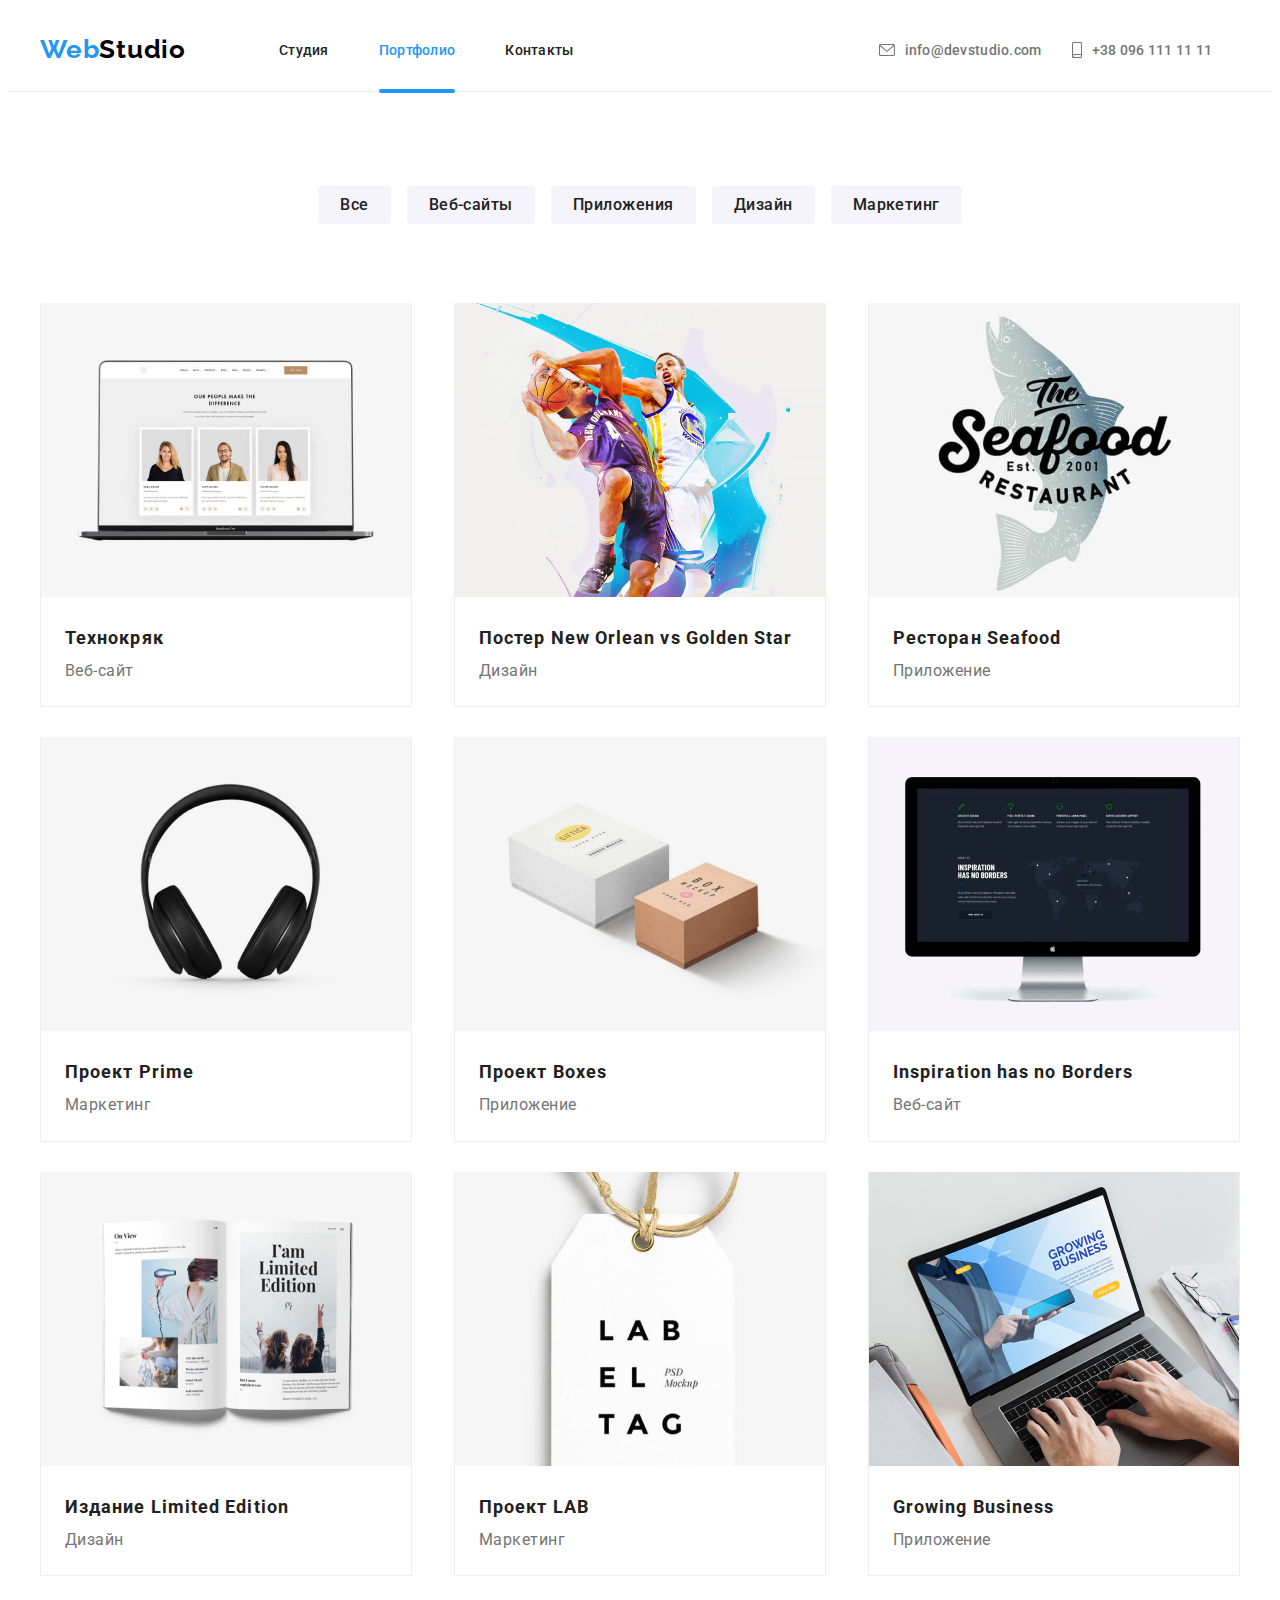
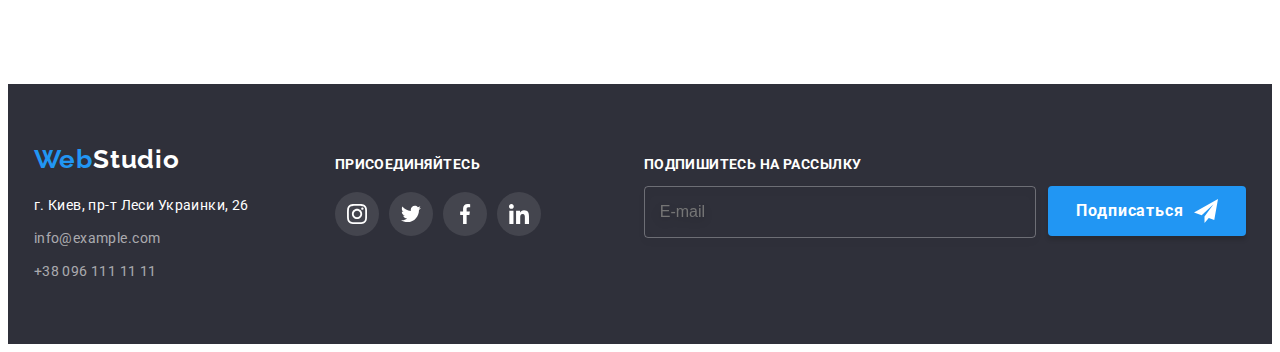
==== commit fff17fab: "Внесены правки по ДЗ-8" ====
--- a/portfolio.html
+++ b/portfolio.html
@@ -252,7 +252,7 @@
 
     <footer class="footer">
         <div class="footer-container container">
-            <div>
+            <div class="logo-address-container">
                 <a href="./" class="footer__logo"><span class="logo-first-half">Web</span>Studio</a>
                 <address class="address">
                     <ul class="address-links">
--- a/css/main.min.css
+++ b/css/main.min.css
@@ -1,2 +1,2 @@
-@-webkit-keyframes modal-appear{0%{opacity:0}100%{opacity:1}}@keyframes modal-appear{0%{opacity:0}100%{opacity:1}}body{font-family:'Roboto', sans-serif;color:#212121;font-size:14px;letter-spacing:0.03em;background-color:#fff}.container{margin-left:auto;margin-right:auto;padding-left:15px;padding-right:15px;text-align:center}@media screen and (min-width: 480px){.container{width:480px}}@media screen and (min-width: 768px){.container{width:768px}}@media screen and (min-width: 1200px){.container{width:1200px}}.header{border-bottom:1px solid #ececec;position:relative}.container.navbar{display:-webkit-box;display:-ms-flexbox;display:flex;-webkit-box-align:center;-ms-flex-align:center;align-items:center;-ms-flex-wrap:wrap;flex-wrap:wrap;-webkit-box-pack:justify;-ms-flex-pack:justify;justify-content:space-between}@media screen and (min-width: 768px){.container.navbar{-ms-flex-wrap:nowrap;flex-wrap:nowrap;-webkit-box-pack:start;-ms-flex-pack:start;justify-content:flex-start;-webkit-box-align:center;-ms-flex-align:center;align-items:center}}.menu-button{display:-webkit-box;display:-ms-flexbox;display:flex;-webkit-box-pack:center;-ms-flex-pack:center;justify-content:center;-webkit-box-align:center;-ms-flex-align:center;align-items:center;width:40px;height:40px;padding:12px 8px;border:none;background-color:transparent;z-index:3}@media screen and (min-width: 768px){.menu-button{display:none}}.menu-button .icon-cross{display:none}.menu-button.is-open .icon-cross{display:block}.menu-button.is-open .icon-menu{display:none}.menu-container{display:none;position:absolute;top:0%;left:0%;background-color:#fff}.menu-container.is-open{display:-webkit-box;display:-ms-flexbox;display:flex;-webkit-box-orient:vertical;-webkit-box-direction:normal;-ms-flex-direction:column;flex-direction:column;width:100%;height:100vh;z-index:2}@media screen and (min-width: 768px){.menu-container{display:-webkit-box;display:-ms-flexbox;display:flex;position:static;height:-webkit-fit-content;height:-moz-fit-content;height:fit-content}}.header__logo{font-family:'Raleway', sans-serif;font-weight:bold;font-size:26px;line-height:1.2;letter-spacing:0.03em;text-decoration:none;color:#000;padding-top:16px;padding-bottom:16px}@media screen and (min-width: 480px){.header__logo{padding-top:16px;padding-bottom:16px}}@media screen and (min-width: 768px){.header__logo{font-size:24px;margin-top:26px;margin-bottom:26px;padding:0}}@media screen and (min-width: 1200px){.header__logo{font-size:26px;line-height:1.2}}.logo-first-half{font-family:'Raleway', sans-serif;color:#2196f3}.main-nav{display:-webkit-box;display:-ms-flexbox;display:flex;-webkit-box-align:center;-ms-flex-align:center;align-items:center}@media screen and (max-width: 768px){.main-nav{margin-top:48px;margin-left:40px}}@media screen and (min-width: 1200px){.main-nav{margin-left:93px}}.navbar-list{list-style:none;padding-left:0px}@media screen and (min-width: 768px){.navbar-list{display:-webkit-box;display:-ms-flexbox;display:flex;-webkit-box-align:center;-ms-flex-align:center;align-items:center;margin-left:88px}}@media screen and (min-width: 1200px){.navbar-list{margin-left:0}}@media screen and (max-width: 767px){.navbar-list__item{margin-bottom:32px}}@media screen and (min-width: 768px){.navbar-list__item{margin-right:50px}}.navbar-list__item:last-child{margin-bottom:0;margin-right:0}.navbar-list__link{font-weight:500;font-size:40px;line-height:1.17;letter-spacing:0.02em;color:#212121;text-decoration:none;display:-webkit-box;display:-ms-flexbox;display:flex;-webkit-transition:color 250ms cubic-bezier(0.4, 0, 0.2, 1);transition:color 250ms cubic-bezier(0.4, 0, 0.2, 1)}.navbar-list__link:hover,.navbar-list__link:focus{color:#2196f3}@media screen and (min-width: 768px){.navbar-list__link{font-style:normal;font-weight:500;font-size:14px;line-height:1.15;letter-spacing:0.02em}}.navbar-list__link--current{font-weight:500;font-size:40px;line-height:1.17;letter-spacing:0.02em;color:#2196f3;text-decoration:none;position:relative}@media screen and (min-width: 768px){.navbar-list__link--current{font-style:normal;font-weight:500;font-size:14px;line-height:1.15;letter-spacing:0.02em}}.navbar-list__link--current::after{content:'';height:4px;width:100%;background-color:#2196f3;position:absolute;top:47px;border-radius:2px}@media screen and (max-width: 768px){.navbar-list__link--current::after{width:0%}}.header-contacts__mail{display:none;width:16px;height:12px;fill:#757575;margin-right:10px;-webkit-transition:fill 250ms cubic-bezier(0.4, 0, 0.2, 1);transition:fill 250ms cubic-bezier(0.4, 0, 0.2, 1)}.header-contacts__link:hover .header-contacts__mail,.header-contacts__link:focus .header-contacts__mail{fill:#2196f3}@media screen and (min-width: 768px){.header-contacts__mail{display:inline-block}}.header-contacts__phone{display:none;width:10px;height:16px;fill:#757575;margin-right:10px;-webkit-transition:fill 250ms cubic-bezier(0.4, 0, 0.2, 1);transition:fill 250ms cubic-bezier(0.4, 0, 0.2, 1)}.header-contacts__link:hover .header-contacts__phone,.header-contacts__link:focus .header-contacts__phone{fill:#2196f3}@media screen and (min-width: 768px){.header-contacts__phone{display:inline-block}}.header-contacts{text-align:left;list-style:none;padding:0px}@media screen and (max-width: 480px){.header-contacts{display:-webkit-box;display:-ms-flexbox;display:flex;-webkit-box-orient:vertical;-webkit-box-direction:reverse;-ms-flex-direction:column-reverse;flex-direction:column-reverse;margin-top:302px;margin-bottom:0}}@media screen and (min-width: 480px){.header-contacts{display:-webkit-box;display:-ms-flexbox;display:flex;-webkit-box-orient:vertical;-webkit-box-direction:reverse;-ms-flex-direction:column-reverse;flex-direction:column-reverse;margin-top:302px}}@media screen and (min-width: 768px){.header-contacts{display:-webkit-box;display:-ms-flexbox;display:flex;-webkit-box-orient:vertical;-webkit-box-direction:normal;-ms-flex-direction:column;flex-direction:column;-webkit-box-pack:center;-ms-flex-pack:center;justify-content:center;margin:0}}@media screen and (min-width: 1200px){.header-contacts{-webkit-box-orient:horizontal;-webkit-box-direction:normal;-ms-flex-direction:row;flex-direction:row;-webkit-box-align:center;-ms-flex-align:center;align-items:center;margin-left:305px}}@media screen and (max-width: 479px){.header-contacts__item{margin-left:40px;margin-bottom:32px}}@media screen and (min-width: 480px){.header-contacts__item{margin-left:40px;margin-bottom:32px}}@media screen and (min-width: 768px){.header-contacts__item{margin-bottom:0px;margin-left:84px}}@media screen and (min-width: 1200px){.header-contacts__item{margin-left:0;margin-right:30px}}@media screen and (min-width: 768px){.header-contacts__item:last-child{margin-top:10px}}@media screen and (min-width: 1200px){.header-contacts__item:last-child{margin-top:0px;margin-right:0px}}@media screen and (min-width: 480px){.header-contacts__item:first-child{margin-bottom:0}}.header-contacts__link{display:block;font-family:'Roboto', sans-serif;font-style:normal;font-weight:500;font-size:34px;line-height:40px;letter-spacing:0.02em;color:#2196f3;text-decoration:none;-webkit-box-align:center;-ms-flex-align:center;align-items:center;-webkit-transition:color 250ms cubic-bezier(0.4, 0, 0.2, 1);transition:color 250ms cubic-bezier(0.4, 0, 0.2, 1)}.header-contacts__link:hover,.header-contacts__link:focus{color:#2196f3}@media screen and (min-width: 768px){.header-contacts__link{display:-webkit-box;display:-ms-flexbox;display:flex;font-style:normal;font-weight:500;font-size:12px;line-height:14px;letter-spacing:0.02em;color:#757575}}@media screen and (min-width: 1200px){.header-contacts__link{font-size:14px}}.menu-mail-link{font-style:normal;font-weight:500;font-size:24px;line-height:28px;letter-spacing:0.02em;color:#757575}@media screen and (min-width: 768px){.menu-mail-link{font-style:normal;font-weight:500;font-size:12px;line-height:14px;letter-spacing:0.02em}}@media screen and (min-width: 1200px){.menu-mail-link{font-size:14px}}.menu-contacts{list-style:none;display:-webkit-box;display:-ms-flexbox;display:flex;-webkit-box-pack:left;-ms-flex-pack:left;justify-content:left;margin:64px 0px 48px 30px;padding:0px}@media screen and (min-width: 768px){.menu-contacts{display:none}}.menu-contacts__item{border-right:1px solid rgba(33,33,33,0.2)}.menu-contacts__item:last-child{border:hidden}.menu-contacts__link{padding:10px;margin:0px;color:#2196f3;text-decoration:none;font-style:normal;font-weight:500;font-size:18px;line-height:1.2;letter-spacing:0.02em}.hero{background-color:#2f303a;display:-webkit-box;display:-ms-flexbox;display:flex;-webkit-box-align:center;-ms-flex-align:center;align-items:center;background-image:-webkit-gradient(linear, left top, right top, from(rgba(47,48,58,0.5)), to(rgba(47,48,58,0.3))),url(../images/hero_bgnd.jpg);background-image:linear-gradient(to right, rgba(47,48,58,0.5), rgba(47,48,58,0.3)),url(../images/hero_bgnd.jpg);background-repeat:no-repeat;background-position:50% 50%}@media screen and (max-width: 479px){.hero{background-size:cover;background-image:-webkit-gradient(linear, left top, right top, from(rgba(47,48,58,0.5)), to(rgba(47,48,58,0.3))),url(../images/hero_bgnd_mobile.jpg);background-image:linear-gradient(to right, rgba(47,48,58,0.5), rgba(47,48,58,0.3)),url(../images/hero_bgnd_mobile.jpg)}}@media screen and (min-width: 480px){.hero{background-size:cover;background-image:-webkit-gradient(linear, left top, right top, from(rgba(47,48,58,0.5)), to(rgba(47,48,58,0.3))),url(../images/hero_bgnd_mobile.jpg);background-image:linear-gradient(to right, rgba(47,48,58,0.5), rgba(47,48,58,0.3)),url(../images/hero_bgnd_mobile.jpg)}}@media screen and (min-width: 768px){.hero{background-size:cover;background-image:-webkit-gradient(linear, left top, right top, from(rgba(47,48,58,0.5)), to(rgba(47,48,58,0.3))),url(../images/hero_bgnd_tablet.jpg);background-image:linear-gradient(to right, rgba(47,48,58,0.5), rgba(47,48,58,0.3)),url(../images/hero_bgnd_tablet.jpg)}}@media screen and (min-width: 1200px){.hero{background-size:1600px auto;background-image:-webkit-gradient(linear, left top, right top, from(rgba(47,48,58,0.5)), to(rgba(47,48,58,0.3))),url(../images/hero_bgnd.jpg);background-image:linear-gradient(to right, rgba(47,48,58,0.5), rgba(47,48,58,0.3)),url(../images/hero_bgnd.jpg)}}.hero__title{font-weight:900;text-align:center;letter-spacing:0.06em;text-transform:uppercase;color:#fff;margin:0px 0px 30px 0px}@media screen and (max-width: 479px){.hero__title{margin-top:118px;font-size:26px;line-height:1.6}}@media screen and (min-width: 480px){.hero__title{margin-top:118px;font-size:26px;line-height:1.6}}@media screen and (min-width: 1200px){.hero__title{margin-top:200px;font-size:44px;line-height:1.35}}.hero__button{background-color:#2196f3;font-family:inherit;font-weight:bold;font-size:16px;line-height:1.9;text-align:center;letter-spacing:0.06em;-webkit-box-shadow:0px 4px 4px rgba(0,0,0,0.15);box-shadow:0px 4px 4px rgba(0,0,0,0.15);border-radius:4px;border:none;color:#fff;cursor:pointer;width:200px;height:50px}@media screen and (max-width: 479px){.hero__button{margin-bottom:118px}}@media screen and (min-width: 480px){.hero__button{margin-bottom:118px}}@media screen and (min-width: 1200px){.hero__button{margin-bottom:200px}}.principles{padding:94px 0px 94px 0px}.principles__header{display:none}.principles-list{list-style:none;display:-webkit-box;display:-ms-flexbox;display:flex;margin:0 auto;padding:0px}@media screen and (max-width: 479px){.principles-list{-webkit-box-orient:vertical;-webkit-box-direction:normal;-ms-flex-direction:column;flex-direction:column}}@media screen and (min-width: 480px){.principles-list{-webkit-box-orient:vertical;-webkit-box-direction:normal;-ms-flex-direction:column;flex-direction:column}}@media screen and (min-width: 768px){.principles-list{-webkit-box-orient:horizontal;-webkit-box-direction:normal;-ms-flex-direction:row;flex-direction:row;-ms-flex-wrap:wrap;flex-wrap:wrap}}@media screen and (min-width: 1200px){.principles-list{-webkit-box-orient:horizontal;-webkit-box-direction:normal;-ms-flex-direction:row;flex-direction:row;-ms-flex-wrap:nowrap;flex-wrap:nowrap}}@media screen and (min-width: 768px){.principles-list__item{width:354px;margin-right:30px}}@media screen and (min-width: 1200px){.principles-list__item{width:270px;margin-right:30px}}@media screen and (min-width: 768px){.principles-list__item:nth-child(2){width:354px;margin-right:0px}}@media screen and (min-width: 1200px){.principles-list__item:nth-child(2){width:354px;margin-right:30px}}@media screen and (min-width: 768px){.principles-list__item:nth-child(4){width:354px;margin-right:0px}}.principle{background-color:#f5f4fa;display:-webkit-box;display:-ms-flexbox;display:flex;-webkit-box-pack:center;-ms-flex-pack:center;justify-content:center;-webkit-box-align:center;-ms-flex-align:center;align-items:center;height:120px;margin-bottom:30px}@media screen and (max-width: 479px){.principle{width:100%}}@media screen and (min-width: 480px){.principle{width:100%}}@media screen and (min-width: 768px){.principle{width:354px}}@media screen and (min-width: 1200px){.principle{width:270px}}.principle__icon{width:70px;height:70px}.principle__title{font-weight:bold;font-size:inherit;line-height:1.15;letter-spacing:0.03em;text-transform:uppercase;color:#212121}@media screen and (max-width: 479px){.principle__title{text-align:center}}@media screen and (min-width: 480px){.principle__title{text-align:center}}@media screen and (min-width: 768px){.principle__title{text-align:left}}.principle__description{font-size:inherit;line-height:1.7;letter-spacing:0.03em;color:#757575}@media screen and (max-width: 479px){.principle__description{text-align:left}}@media screen and (min-width: 480px){.principle__description{text-align:left}}@media screen and (min-width: 768px){.principle__description{text-align:left}}.activities{padding-bottom:94px}@media screen and (max-width: 1200px){.activities{display:none}}.activities__title{font-weight:bold;font-size:36px;line-height:1.15;letter-spacing:0.03em;padding-bottom:50px;margin:0px}.activities__list{list-style:none;display:-webkit-box;display:-ms-flexbox;display:flex;-webkit-box-pack:justify;-ms-flex-pack:justify;justify-content:space-between;padding-left:0px}.activities__image{position:relative}.activities__text{color:#fff;background-color:rgba(48,49,59,0.8);font-weight:bold;font-size:inherit;line-height:1.15;text-transform:uppercase;text-align:center;padding:30px 80px;margin:0 auto;position:absolute;bottom:3px;width:100%}.team{background-color:#f5f4fa;padding-bottom:94px}.team__title{font-weight:bold;font-size:36px;line-height:1.15;letter-spacing:0.03em;padding:94px 0px 50px 0px;margin:0px}.team__list{list-style:none;display:-webkit-box;display:-ms-flexbox;display:flex;padding-left:0px}@media screen and (max-width: 479px){.team__list{-webkit-box-orient:vertical;-webkit-box-direction:normal;-ms-flex-direction:column;flex-direction:column;-webkit-box-align:center;-ms-flex-align:center;align-items:center}}@media screen and (min-width: 480px){.team__list{-webkit-box-orient:vertical;-webkit-box-direction:normal;-ms-flex-direction:column;flex-direction:column;-webkit-box-align:center;-ms-flex-align:center;align-items:center}}@media screen and (min-width: 768px){.team__list{-webkit-box-orient:horizontal;-webkit-box-direction:normal;-ms-flex-direction:row;flex-direction:row;-ms-flex-wrap:wrap;flex-wrap:wrap;-webkit-box-pack:center;-ms-flex-pack:center;justify-content:center}}@media screen and (min-width: 1200px){.team__list{-ms-flex-wrap:nowrap;flex-wrap:nowrap}}.member{-webkit-box-shadow:0px 1px 3px rgba(0,0,0,0.12),0px 1px 1px rgba(0,0,0,0.14),0px 2px 1px rgba(0,0,0,0.2);box-shadow:0px 1px 3px rgba(0,0,0,0.12),0px 1px 1px rgba(0,0,0,0.14),0px 2px 1px rgba(0,0,0,0.2);border-radius:0px 0px 4px 4px;background-color:#fff;padding-bottom:30px}@media screen and (max-width: 479px){.member{margin-bottom:30px}}@media screen and (min-width: 480px){.member{margin-bottom:30px}}@media screen and (min-width: 768px){.member{margin-right:30px}}@media screen and (min-width: 768px){.member:nth-child(2){margin-right:0px}}@media screen and (min-width: 1200px){.member:nth-child(2){margin-right:30px}}@media screen and (min-width: 768px){.member:nth-child(4){margin-right:0px}}@media screen and (min-width: 1200px){.member:nth-child(4){margin-right:0px}}.member__photo{display:block}@media screen and (max-width: 479px){.member__photo{width:100%;height:auto}}@media screen and (min-width: 480px){.member__photo{width:100%;height:auto}}@media screen and (min-width: 768px){.member__photo{width:354px}}@media screen and (min-width: 1200px){.member__photo{width:270px}}.member__name{font-size:16px;line-height:1.2;letter-spacing:0.03em;color:#212121}.member__position{font-weight:normal;font-size:16px;line-height:1.2;letter-spacing:0.03em;color:#757575}.member-contacts{display:-webkit-box;display:-ms-flexbox;display:flex;-webkit-box-pack:center;-ms-flex-pack:center;justify-content:center;list-style:none;padding-left:0px}.member-contacts__button{margin-right:10px}.member-contacts__button:last-child{margin-right:0px}.member-contacts__link{display:-webkit-box;display:-ms-flexbox;display:flex;-webkit-box-pack:center;-ms-flex-pack:center;justify-content:center;-webkit-box-align:center;-ms-flex-align:center;align-items:center;width:44px;height:44px;border-radius:50%;background-color:#fff;-webkit-transition:background-color 250ms cubic-bezier(0.4, 0, 0.2, 1);transition:background-color 250ms cubic-bezier(0.4, 0, 0.2, 1)}.member-contacts__link:hover{background-color:#2196f3}.member-contacts__icon{fill:#afb1b8;width:20px;height:20px;-webkit-transition:fill 250ms cubic-bezier(0.4, 0, 0.2, 1);transition:fill 250ms cubic-bezier(0.4, 0, 0.2, 1)}.member-contacts__link:hover .member-contacts__icon{fill:#fff}.customers{padding-top:94px}@media screen and (max-width: 479px){.customers{padding-bottom:60px}}@media screen and (min-width: 480px){.customers{padding-bottom:60px}}@media screen and (min-width: 1200px){.customers{padding-bottom:94px}}.customers__title{font-weight:bold;font-size:36px;line-height:1.15;letter-spacing:0.03em;padding-bottom:50px;margin:0px auto}.customers__list{display:-webkit-box;display:-ms-flexbox;display:flex;-webkit-box-pack:center;-ms-flex-pack:center;justify-content:center;list-style:none;padding-left:0px;margin-top:0px;margin-bottom:0px}@media screen and (max-width: 479px){.customers__list{-ms-flex-wrap:wrap;flex-wrap:wrap}}@media screen and (min-width: 480px){.customers__list{-ms-flex-wrap:wrap;flex-wrap:wrap}}@media screen and (min-width: 768px){.customers__list{-ms-flex-wrap:wrap;flex-wrap:wrap}}@media screen and (max-width: 1199px){.customers-card{margin-right:30px;margin-bottom:30px}}@media screen and (min-width: 1200px){.customers-card:nth-child(1),.customers-card:nth-child(3),.customers-card:nth-child(5){margin-right:30px;margin-bottom:0px}}@media screen and (max-width: 479px){.customers-card:nth-child(2),.customers-card:nth-child(4),.customers-card:nth-child(6){margin-right:0}}@media screen and (min-width: 480px){.customers-card:nth-child(2),.customers-card:nth-child(4),.customers-card:nth-child(6){margin-right:0}}@media screen and (min-width: 768px){.customers-card:nth-child(2),.customers-card:nth-child(4){margin-right:30px}}@media screen and (min-width: 768px) and (max-width: 1199px){.customers-card:nth-child(3),.customers-card:nth-child(6){margin-right:0}}.customers-card__link{display:-webkit-box;display:-ms-flexbox;display:flex;-webkit-box-pack:center;-ms-flex-pack:center;justify-content:center;-webkit-box-align:center;-ms-flex-align:center;align-items:center;padding:16px 32px;border:1px solid #afb1b8;border-radius:4px;-webkit-transition:border 250ms cubic-bezier(0.4, 0, 0.2, 1);transition:border 250ms cubic-bezier(0.4, 0, 0.2, 1)}.customers-card__link:hover,.customers-card__link:focus{border:1px solid #2196f3}@media screen and (max-width: 479px){.customers-card__link{padding:16px 51px}}@media screen and (min-width: 480px){.customers-card__link{padding:16px 51px}}@media screen and (min-width: 768px){.customers-card__link{padding:16px 59px}}@media screen and (min-width: 1200px){.customers-card__link{padding:16px 31px}}.customers-card__icon{fill:#afb1b8;width:106px;height:60px;-webkit-transition:fill 250ms cubic-bezier(0.4, 0, 0.2, 1);transition:fill 250ms cubic-bezier(0.4, 0, 0.2, 1)}.customers-card__link:hover .customers-card__icon,.customers-card__link:focus .customers-card__icon{fill:#2196f3}.projects-section{padding-top:94px;padding-bottom:94px}.filters-title{display:none}.filters{list-style:none;display:-webkit-box;display:-ms-flexbox;display:flex;margin-bottom:34px;margin-top:0px;padding-left:0}@media screen and (max-width: 479px){.filters{-ms-flex-wrap:wrap;flex-wrap:wrap;-webkit-box-pack:left;-ms-flex-pack:left;justify-content:left}}@media screen and (min-width: 480px){.filters{-ms-flex-wrap:wrap;flex-wrap:wrap;-webkit-box-pack:left;-ms-flex-pack:left;justify-content:left}}@media screen and (min-width: 768px){.filters{-webkit-box-pack:center;-ms-flex-pack:center;justify-content:center}}.filters__button{background-color:#f5f4fa;color:#212121;font-family:inherit;font-weight:500;font-size:16px;line-height:1.6;text-align:center;letter-spacing:0.03em;border:none;border-radius:4px;cursor:pointer;margin:0px 8px 0px 8px;padding:6px 22px;-webkit-transition:color 250ms cubic-bezier(0.4, 0, 0.2, 1),background-color 250ms cubic-bezier(0.4, 0, 0.2, 1),-webkit-box-shadow 250ms cubic-bezier(0.4, 0, 0.2, 1);transition:color 250ms cubic-bezier(0.4, 0, 0.2, 1),background-color 250ms cubic-bezier(0.4, 0, 0.2, 1),-webkit-box-shadow 250ms cubic-bezier(0.4, 0, 0.2, 1);transition:color 250ms cubic-bezier(0.4, 0, 0.2, 1),background-color 250ms cubic-bezier(0.4, 0, 0.2, 1),box-shadow 250ms cubic-bezier(0.4, 0, 0.2, 1);transition:color 250ms cubic-bezier(0.4, 0, 0.2, 1),background-color 250ms cubic-bezier(0.4, 0, 0.2, 1),box-shadow 250ms cubic-bezier(0.4, 0, 0.2, 1),-webkit-box-shadow 250ms cubic-bezier(0.4, 0, 0.2, 1)}.filters__button:hover,.filters__button:focus{background-color:#2196f3;color:#fff;-webkit-box-shadow:0px 3px 1px rgba(0,0,0,0.1),0px 1px 2px rgba(0,0,0,0.08),0px 2px 2px rgba(0,0,0,0.12);box-shadow:0px 3px 1px rgba(0,0,0,0.1),0px 1px 2px rgba(0,0,0,0.08),0px 2px 2px rgba(0,0,0,0.12)}@media screen and (max-width: 479px){.filters__button{margin-bottom:15px}}@media screen and (min-width: 480px){.filters__button{margin-bottom:15px}}.projects-list{list-style:none;display:-webkit-box;display:-ms-flexbox;display:flex;-webkit-box-pack:justify;-ms-flex-pack:justify;justify-content:space-between;-ms-flex-wrap:wrap;flex-wrap:wrap;padding-left:0px}.project{margin-top:30px;-webkit-transition:-webkit-box-shadow 250ms cubic-bezier(0.4, 0, 0.2, 1);transition:-webkit-box-shadow 250ms cubic-bezier(0.4, 0, 0.2, 1);transition:box-shadow 250ms cubic-bezier(0.4, 0, 0.2, 1);transition:box-shadow 250ms cubic-bezier(0.4, 0, 0.2, 1), -webkit-box-shadow 250ms cubic-bezier(0.4, 0, 0.2, 1)}.project:hover{-webkit-box-shadow:0px 4px 4px 0px rgba(0,0,0,0.25);box-shadow:0px 4px 4px 0px rgba(0,0,0,0.25)}.project__link{text-decoration:none}.project__card{border-left:1px solid #eeeeee;border-right:1px solid #eeeeee;border-bottom:1px solid #eeeeee;position:relative;overflow:hidden}@media screen and (max-width: 479px){.project__image{width:100%;height:auto}}@media screen and (min-width: 480px){.project__image{width:450px;height:auto}}@media screen and (min-width: 768px){.project__image{width:354px;height:auto}}@media screen and (min-width: 1200px){.project__image{width:100%;height:auto}}.project__text{position:relative;z-index:1}.project__title{background-color:#fff;font-weight:bold;font-size:18px;line-height:2;letter-spacing:0.06em;color:#212121;text-align:left;margin-top:0px;margin-bottom:0px;padding-right:24px;padding-left:24px;padding-top:20px;width:100%}@media screen and (min-width: 768px){.project__title{width:354px}}@media screen and (min-width: 1200px){.project__title{width:100%}}@media screen and (max-width: 767px){.phantom-placeholder{display:none}}@media screen and (min-width: 768px){.phantom-placeholder{visibility:hidden}}@media screen and (min-width: 1200px){.phantom-placeholder{display:none}}.project__description{background-color:#fff;font-size:16px;line-height:1.9;letter-spacing:0.03em;color:#757575;text-align:left;padding-right:24px;padding-left:24px;padding-bottom:20px;margin-top:0px;margin-bottom:0px;width:100%}@media screen and (min-width: 768px){.project__description{width:354px}}@media screen and (min-width: 1200px){.project__description{width:100%}}.project__overlay{font-weight:normal;font-size:18px;line-height:1.5;letter-spacing:0.03em;text-align:left;color:#fff;background-color:rgba(33,150,243,0.9);margin:0 auto;padding:63px 24px;position:absolute;top:0px;left:0px;width:100%;height:100%;-webkit-transform:translateY(102%);transform:translateY(102%);-webkit-transition:-webkit-transform 0.3s linear;transition:-webkit-transform 0.3s linear;transition:transform 0.3s linear;transition:transform 0.3s linear, -webkit-transform 0.3s linear}.project:hover .project__overlay{-webkit-transform:translateY(0%);transform:translateY(0%)}.footer{background-color:#2f303a}.footer-container{-webkit-box-pack:center;-ms-flex-pack:center;justify-content:center}@media screen and (max-width: 479px){.footer-container{display:block}}@media screen and (min-width: 480px){.footer-container{display:block}}@media screen and (min-width: 1200px){.footer-container{display:-webkit-box;display:-ms-flexbox;display:flex}}.footer__logo{color:#fff;font-family:'Raleway', sans-serif;font-weight:bold;font-size:26px;line-height:1.2;letter-spacing:0.03em;text-decoration:none;display:-webkit-box;display:-ms-flexbox;display:flex;-webkit-box-align:center;-ms-flex-align:center;align-items:center;padding-top:60px;padding-bottom:10px}@media screen and (max-width: 479px){.footer__logo{font-size:24px;-webkit-box-pack:center;-ms-flex-pack:center;justify-content:center}}@media screen and (min-width: 480px){.footer__logo{font-size:24px;-webkit-box-pack:center;-ms-flex-pack:center;justify-content:center}}.address{display:-webkit-box;display:-ms-flexbox;display:flex;-webkit-box-align:center;-ms-flex-align:center;align-items:center;-webkit-box-pack:start;-ms-flex-pack:start;justify-content:flex-start;text-align:left}@media screen and (max-width: 479px){.address{-webkit-box-pack:center;-ms-flex-pack:center;justify-content:center}}@media screen and (min-width: 480px){.address{-webkit-box-pack:center;-ms-flex-pack:center;justify-content:center}}.address-links{list-style:none;display:-webkit-box;display:-ms-flexbox;display:flex;-webkit-box-pack:center;-ms-flex-pack:center;justify-content:center;-webkit-box-orient:vertical;-webkit-box-direction:normal;-ms-flex-direction:column;flex-direction:column}@media screen and (max-width: 479px){.address-links{margin:0;padding:0}}@media screen and (min-width: 480px){.address-links{margin:0;padding:0}}@media screen and (min-width: 1200px){.address-links{margin:0px 0px 0px 0px;padding:0px 0px 60px 0px}}.address-links__item{display:-webkit-box;display:-ms-flexbox;display:flex;-webkit-box-pack:center;-ms-flex-pack:center;justify-content:center}.address__physical{color:#fff}.address__link{text-decoration:none;color:rgba(255,255,255,0.6);font-style:normal;font-weight:normal;font-size:14px;line-height:1.7;letter-spacing:0.03em;display:inline-block;margin-top:9px;min-width:231px;-webkit-transition:color 250ms cubic-bezier(0.4, 0, 0.2, 1);transition:color 250ms cubic-bezier(0.4, 0, 0.2, 1)}.address__link:hover,.address__link:focus{color:#2196f3}@media screen and (max-width: 479px){.address__link{text-align:center}}@media screen and (min-width: 480px){.address__link{text-align:center}}@media screen and (max-width: 479px){.social{margin-top:60px;margin-left:0}}@media screen and (min-width: 480px){.social{margin-top:60px;margin-left:0}}@media screen and (min-width: 1200px){.social{margin-left:70px;margin-top:72px}}.social__title,.newsletter__title{font-style:normal;font-weight:bold;font-size:14px;line-height:1.15;letter-spacing:0.03em;text-transform:uppercase;color:#fff;margin-top:0px}@media screen and (max-width: 479px){.social__title,.newsletter__title{text-align:center}}@media screen and (min-width: 480px){.social__title,.newsletter__title{text-align:center}}@media screen and (min-width: 1200px){.social__title,.newsletter__title{text-align:left}}.social-networks{display:-webkit-box;display:-ms-flexbox;display:flex;-webkit-box-pack:center;-ms-flex-pack:center;justify-content:center;list-style:none;padding-left:0px;margin-top:20px;margin-bottom:0px}.social-networks__button{margin-right:10px}.social-networks__link{display:-webkit-box;display:-ms-flexbox;display:flex;-webkit-box-pack:center;-ms-flex-pack:center;justify-content:center;-webkit-box-align:center;-ms-flex-align:center;align-items:center;width:44px;height:44px;border-radius:50%;background-color:rgba(255,255,255,0.1);-webkit-transition:background-color 250ms cubic-bezier(0.4, 0, 0.2, 1);transition:background-color 250ms cubic-bezier(0.4, 0, 0.2, 1)}.social-networks__link:hover,.social-networks__link:focus{background-color:#2196f3}.social-networks__icon{fill:#fff;width:20px;height:20px}@media screen and (max-width: 479px){.newsletter{margin-top:60px}}@media screen and (min-width: 480px){.newsletter{margin-top:60px}}@media screen and (min-width: 1200px){.newsletter{margin-left:93px;margin-top:72px}}@media screen and (max-width: 479px){.newsletter-subscribe{-ms-flex-wrap:wrap;flex-wrap:wrap;padding-bottom:60px}}@media screen and (min-width: 480px){.newsletter-subscribe{-ms-flex-wrap:wrap;flex-wrap:wrap;padding-bottom:60px}}@media screen and (min-width: 1200px){.newsletter-subscribe{display:-webkit-box;display:-ms-flexbox;display:flex;-ms-flex-wrap:nowrap;flex-wrap:nowrap}}.newsletter-subscribe__form{font-size:16px;line-height:1.25;display:inline-block;padding:15px;border:1px solid rgba(255,255,255,0.3);-webkit-filter:drop-shadow(0px 4px 4px rgba(0,0,0,0.15));filter:drop-shadow(0px 4px 4px rgba(0,0,0,0.15));border-radius:4px;background-color:transparent;color:rgba(255,255,255,0.6);width:360px}.newsletter-subscribe__form::-webkit-input-placeholder{display:inline-block}.newsletter-subscribe__form:-ms-input-placeholder{display:inline-block}.newsletter-subscribe__form::-ms-input-placeholder{display:inline-block}.newsletter-subscribe__form::placeholder{display:inline-block}@media screen and (max-width: 479px){.newsletter-subscribe__form{margin-bottom:20px}}@media screen and (min-width: 480px){.newsletter-subscribe__form{margin-bottom:20px}}.newsletter-subscribe__button{display:-webkit-box;display:-ms-flexbox;display:flex;padding:10px 28px;margin-left:12px;font-family:inherit;font-weight:bold;font-size:16px;line-height:1.9;text-align:center;letter-spacing:0.06em;background:#2196f3;color:#fff;-webkit-box-shadow:0px 4px 4px rgba(0,0,0,0.15);box-shadow:0px 4px 4px rgba(0,0,0,0.15);border-radius:4px;border:transparent}.newsletter-subscribe__button:hover{cursor:pointer}@media screen and (max-width: 479px){.newsletter-subscribe__button{-webkit-box-align:center;-ms-flex-align:center;align-items:center;margin:0 auto}}@media screen and (min-width: 480px){.newsletter-subscribe__button{-webkit-box-align:center;-ms-flex-align:center;align-items:center;margin:0 auto}}@media screen and (min-width: 1200px){.newsletter-subscribe__button{-webkit-box-align:center;-ms-flex-align:center;align-items:center;-ms-flex-wrap:nowrap;flex-wrap:nowrap;height:50px;margin-left:12px}}.newsletter-subscribe__icon{fill:white;width:24px;height:24px;margin-left:10px}.backdrop{background-color:rgba(0,0,0,0.2);width:100%;height:100%;position:fixed;top:0;left:0}.backdrop.is-hidden{visibility:hidden;opacity:0;pointer-events:none}.modal{background-color:#fff;position:absolute;top:50%;left:50%;-webkit-transform:translate(-50%, -250%);transform:translate(-50%, -250%);width:528px;min-height:581px;outline:#000 1px dotted;border-radius:4px;-webkit-animation:modal-appear 3s ease-in-out 1;animation:modal-appear 3s ease-in-out 1}.backdrop .modal{opacity:1;-webkit-transform:translate(-50%, -50%);transform:translate(-50%, -50%)}@media screen and (max-width: 1199px){.modal{width:450px}}.modal__closeButton{display:-webkit-box;display:-ms-flexbox;display:flex;-webkit-box-pack:center;-ms-flex-pack:center;justify-content:center;-webkit-box-align:center;-ms-flex-align:center;align-items:center;position:absolute;top:8px;right:8px;width:30px;height:30px;border:1px solid rgba(0,0,0,0.1);border-radius:50%;background-color:transparent;cursor:pointer}.modal__closeButton:hover .modal__closeIcon{fill:#2196f3}@media screen and (max-width: 1199px){.modal__closeButton{right:30px}}.modal__closeIcon{fill:#000;-webkit-transition:0.3s cubic-bezier(0.4, 0, 0.2, 1) fill;transition:0.3s cubic-bezier(0.4, 0, 0.2, 1) fill}.modal__title{font-size:20px;line-height:1.1;text-align:center;letter-spacing:0.03em;display:block;color:#212121;margin-top:40px;padding-left:48px;padding-right:32px}.form{padding-left:41px;padding-right:39px;margin-top:12px}.form__input{border:1px solid rgba(33,33,33,0.2);border-radius:4px;width:100%;height:40px;margin-top:4px;padding:0 10px 0 40px;-webkit-transition:0.3s border cubic-bezier(0.4, 0, 0.2, 1);transition:0.3s border cubic-bezier(0.4, 0, 0.2, 1)}.form__inputBox:hover .form__input{border:1px solid #2196f3;cursor:pointer}.form__input:focus{outline:1px solid #2196f3}.form__input:focus+svg{fill:#2196f3}.form__comment{font-family:inherit;border:1px solid rgba(33,33,33,0.2);border-radius:4px;width:100%;height:120px;margin-top:4px;padding:12px 16px;-webkit-transition:0.3s border cubic-bezier(0.4, 0, 0.2, 1);transition:0.3s border cubic-bezier(0.4, 0, 0.2, 1);resize:none}.form__comment::-webkit-input-placeholder{font-size:14px;line-height:1.15;letter-spacing:0.01em;color:rgba(117,117,117,0.5)}.form__comment:-ms-input-placeholder{font-size:14px;line-height:1.15;letter-spacing:0.01em;color:rgba(117,117,117,0.5)}.form__comment::-ms-input-placeholder{font-size:14px;line-height:1.15;letter-spacing:0.01em;color:rgba(117,117,117,0.5)}.form__comment::placeholder{font-size:14px;line-height:1.15;letter-spacing:0.01em;color:rgba(117,117,117,0.5)}.form__inputBox:hover .form__comment{border:1px solid #2196f3;cursor:pointer}.form__comment:focus{outline:1px solid #2196f3}.form__inputBox{font-size:12px;display:block;margin-bottom:10px;color:#757575;position:relative}.form__inputIcon{display:block;width:18px;height:18px;position:absolute;top:50%;left:10px;-webkit-transition:0.3s fill cubic-bezier(0.4, 0, 0.2, 1);transition:0.3s fill cubic-bezier(0.4, 0, 0.2, 1)}.form__inputBox:hover .form__inputIcon{fill:#2196f3;cursor:pointer}.form__agreement{display:-webkit-box;display:-ms-flexbox;display:flex;-webkit-box-align:center;-ms-flex-align:center;align-items:center;-webkit-box-pack:center;-ms-flex-pack:center;justify-content:center;font-size:14px;line-height:1.7;letter-spacing:0.03em;color:#757575}.form__agreement:hover{cursor:pointer}.form__agreement::before{content:'';width:16px;height:16px;border:2px solid #212121;border-radius:2px;margin-right:7px}@media screen and (max-width: 1199px){.form__agreement{font-size:12px}}.form__checkbox{position:absolute;width:1px;height:1px;border:0px;margin:-1px;padding:0px;clip:rect(0 0 0 0);overflow:hidden}.form__checkbox:checked+.form__agreement::before{background-color:#2196f3;background-image:url(../images/icon-check.svg);background-position:center;background-repeat:no-repeat;border:transparent}.form__checkbox:focus+.form__agreement::before{border:2px solid #2196f3}.form__agreementLink{color:#2196f3;text-decoration:underline;font-size:14px;line-height:1.7;letter-spacing:0.03em}@media screen and (max-width: 1199px){.form__agreementLink{font-size:12px}}.form__submit{display:block;margin:30px auto 50px auto;padding:10px 55px;color:#fff;font-weight:bold;font-size:16px;line-height:1.9;text-align:center;background:#188ce8;border-radius:4px;border:transparent;-webkit-transition:-webkit-box-shadow 0.3s cubic-bezier(0.4, 0, 0.2, 1);transition:-webkit-box-shadow 0.3s cubic-bezier(0.4, 0, 0.2, 1);transition:box-shadow 0.3s cubic-bezier(0.4, 0, 0.2, 1);transition:box-shadow 0.3s cubic-bezier(0.4, 0, 0.2, 1), -webkit-box-shadow 0.3s cubic-bezier(0.4, 0, 0.2, 1)}.form__submit:hover,.form__submit:focus{-webkit-box-shadow:0px 4px 4px rgba(0,0,0,0.15);box-shadow:0px 4px 4px rgba(0,0,0,0.15);cursor:pointer}
+@-webkit-keyframes modal-appear{0%{opacity:0}100%{opacity:1}}@keyframes modal-appear{0%{opacity:0}100%{opacity:1}}body{font-family:'Roboto', sans-serif;color:#212121;font-size:14px;letter-spacing:0.03em;background-color:#fff}.container{margin-left:auto;margin-right:auto;padding-left:15px;padding-right:15px;text-align:center}@media screen and (min-width: 480px){.container{width:480px}}@media screen and (min-width: 768px){.container{width:768px}}@media screen and (min-width: 1200px){.container{width:1200px}}.header{border-bottom:1px solid #ececec;position:relative}.container.navbar{display:-webkit-box;display:-ms-flexbox;display:flex;-webkit-box-align:center;-ms-flex-align:center;align-items:center;-ms-flex-wrap:wrap;flex-wrap:wrap;-webkit-box-pack:justify;-ms-flex-pack:justify;justify-content:space-between}@media screen and (min-width: 768px){.container.navbar{-ms-flex-wrap:nowrap;flex-wrap:nowrap;-webkit-box-pack:start;-ms-flex-pack:start;justify-content:flex-start;-webkit-box-align:center;-ms-flex-align:center;align-items:center}}.menu-button{display:-webkit-box;display:-ms-flexbox;display:flex;-webkit-box-pack:center;-ms-flex-pack:center;justify-content:center;-webkit-box-align:center;-ms-flex-align:center;align-items:center;width:40px;height:40px;padding:12px 8px;border:none;background-color:transparent;z-index:3}@media screen and (min-width: 768px){.menu-button{display:none}}.menu-button .icon-cross{display:none}.menu-button.is-open .icon-cross{display:block}.menu-button.is-open .icon-menu{display:none}.menu-container{display:none;position:absolute;top:0%;left:0%;background-color:#fff}.menu-container.is-open{display:-webkit-box;display:-ms-flexbox;display:flex;-webkit-box-orient:vertical;-webkit-box-direction:normal;-ms-flex-direction:column;flex-direction:column;width:100%;height:100vh;z-index:2}@media screen and (max-width: 767px){.menu-container{-webkit-box-pack:justify;-ms-flex-pack:justify;justify-content:space-between}}@media screen and (min-width: 768px){.menu-container{display:-webkit-box;display:-ms-flexbox;display:flex;position:static}}@media screen and (max-width: 767px){.menu-contacts-and-social{display:-webkit-box;display:-ms-flexbox;display:flex;-webkit-box-orient:vertical;-webkit-box-direction:normal;-ms-flex-direction:column;flex-direction:column;margin-bottom:48px}}@media screen and (min-width: 768px){.menu-contacts-and-social{display:-webkit-box;display:-ms-flexbox;display:flex;-webkit-box-orient:horizontal;-webkit-box-direction:normal;-ms-flex-direction:row;flex-direction:row;margin-bottom:0px}}.header__logo{font-family:'Raleway', sans-serif;font-weight:bold;font-size:26px;line-height:1.2;letter-spacing:0.03em;text-decoration:none;color:#000;padding-top:16px;padding-bottom:16px}@media screen and (min-width: 480px){.header__logo{padding-top:16px;padding-bottom:16px}}@media screen and (min-width: 768px){.header__logo{font-size:24px;margin-top:26px;margin-bottom:26px;padding:0}}@media screen and (min-width: 1200px){.header__logo{font-size:26px;line-height:1.2}}.logo-first-half{font-family:'Raleway', sans-serif;color:#2196f3}.main-nav{display:-webkit-box;display:-ms-flexbox;display:flex;-webkit-box-align:center;-ms-flex-align:center;align-items:center}@media screen and (max-width: 768px){.main-nav{margin-top:48px;margin-left:40px}}@media screen and (min-width: 1200px){.main-nav{margin-left:93px}}.navbar-list{list-style:none;padding-left:0px}@media screen and (min-width: 768px){.navbar-list{display:-webkit-box;display:-ms-flexbox;display:flex;-webkit-box-align:center;-ms-flex-align:center;align-items:center;margin-left:88px}}@media screen and (min-width: 1200px){.navbar-list{margin-left:0}}@media screen and (max-width: 767px){.navbar-list__item{margin-bottom:32px}}@media screen and (min-width: 768px){.navbar-list__item{margin-right:50px}}.navbar-list__item:last-child{margin-bottom:0;margin-right:0}.navbar-list__link{font-weight:500;font-size:40px;line-height:1.17;letter-spacing:0.02em;color:#212121;text-decoration:none;display:-webkit-box;display:-ms-flexbox;display:flex;-webkit-transition:color 250ms cubic-bezier(0.4, 0, 0.2, 1);transition:color 250ms cubic-bezier(0.4, 0, 0.2, 1)}.navbar-list__link:hover,.navbar-list__link:focus{color:#2196f3}@media screen and (min-width: 768px){.navbar-list__link{font-style:normal;font-weight:500;font-size:14px;line-height:1.15;letter-spacing:0.02em}}.navbar-list__link--current{font-weight:500;font-size:40px;line-height:1.17;letter-spacing:0.02em;color:#2196f3;text-decoration:none;position:relative}@media screen and (min-width: 768px){.navbar-list__link--current{font-style:normal;font-weight:500;font-size:14px;line-height:1.15;letter-spacing:0.02em}}.navbar-list__link--current::after{content:'';height:4px;width:100%;background-color:#2196f3;position:absolute;top:47px;border-radius:2px}@media screen and (max-width: 768px){.navbar-list__link--current::after{width:0%}}.header-contacts__mail{display:none;width:16px;height:12px;fill:#757575;margin-right:10px;-webkit-transition:fill 250ms cubic-bezier(0.4, 0, 0.2, 1);transition:fill 250ms cubic-bezier(0.4, 0, 0.2, 1)}.header-contacts__link:hover .header-contacts__mail,.header-contacts__link:focus .header-contacts__mail{fill:#2196f3}@media screen and (min-width: 768px){.header-contacts__mail{display:inline-block}}.header-contacts__phone{display:none;width:10px;height:16px;fill:#757575;margin-right:10px;-webkit-transition:fill 250ms cubic-bezier(0.4, 0, 0.2, 1);transition:fill 250ms cubic-bezier(0.4, 0, 0.2, 1)}.header-contacts__link:hover .header-contacts__phone,.header-contacts__link:focus .header-contacts__phone{fill:#2196f3}@media screen and (min-width: 768px){.header-contacts__phone{display:inline-block}}.header-contacts{text-align:left;list-style:none;padding:0px}@media screen and (max-width: 479px){.header-contacts{display:-webkit-box;display:-ms-flexbox;display:flex;-webkit-box-orient:vertical;-webkit-box-direction:reverse;-ms-flex-direction:column-reverse;flex-direction:column-reverse;margin-bottom:64px}}@media screen and (min-width: 480px){.header-contacts{display:-webkit-box;display:-ms-flexbox;display:flex;-webkit-box-orient:vertical;-webkit-box-direction:reverse;-ms-flex-direction:column-reverse;flex-direction:column-reverse;margin-bottom:64px}}@media screen and (min-width: 768px){.header-contacts{display:-webkit-box;display:-ms-flexbox;display:flex;-webkit-box-orient:vertical;-webkit-box-direction:normal;-ms-flex-direction:column;flex-direction:column;-webkit-box-pack:center;-ms-flex-pack:center;justify-content:center;margin:0}}@media screen and (min-width: 1200px){.header-contacts{-webkit-box-orient:horizontal;-webkit-box-direction:normal;-ms-flex-direction:row;flex-direction:row;-webkit-box-align:center;-ms-flex-align:center;align-items:center;margin-left:305px}}@media screen and (max-width: 479px){.header-contacts__item{margin-left:40px;margin-bottom:32px}}@media screen and (min-width: 480px){.header-contacts__item{margin-left:40px;margin-bottom:32px}}@media screen and (min-width: 768px){.header-contacts__item{margin-bottom:0px;margin-left:84px}}@media screen and (min-width: 1200px){.header-contacts__item{margin-left:0;margin-right:30px}}@media screen and (min-width: 768px){.header-contacts__item:last-child{margin-top:10px}}@media screen and (min-width: 1200px){.header-contacts__item:last-child{margin-top:0px;margin-right:0px}}@media screen and (min-width: 480px){.header-contacts__item:first-child{margin-bottom:0}}.header-contacts__link{display:block;font-family:'Roboto', sans-serif;font-style:normal;font-weight:500;font-size:34px;line-height:40px;letter-spacing:0.02em;color:#2196f3;text-decoration:none;-webkit-box-align:center;-ms-flex-align:center;align-items:center;-webkit-transition:color 250ms cubic-bezier(0.4, 0, 0.2, 1);transition:color 250ms cubic-bezier(0.4, 0, 0.2, 1)}.header-contacts__link:hover,.header-contacts__link:focus{color:#2196f3}@media screen and (min-width: 768px){.header-contacts__link{display:-webkit-box;display:-ms-flexbox;display:flex;font-style:normal;font-weight:500;font-size:12px;line-height:14px;letter-spacing:0.02em;color:#757575}}@media screen and (min-width: 1200px){.header-contacts__link{font-size:14px}}.menu-mail-link{font-style:normal;font-weight:500;font-size:24px;line-height:28px;letter-spacing:0.02em;color:#757575}@media screen and (min-width: 768px){.menu-mail-link{font-style:normal;font-weight:500;font-size:12px;line-height:14px;letter-spacing:0.02em}}@media screen and (min-width: 1200px){.menu-mail-link{font-size:14px}}.menu-contacts{list-style:none;display:-webkit-box;display:-ms-flexbox;display:flex;-webkit-box-pack:left;-ms-flex-pack:left;justify-content:left;margin:0px 0px 0px 30px;padding:0px}@media screen and (min-width: 768px){.menu-contacts{display:none}}.menu-contacts__item{border-right:1px solid rgba(33,33,33,0.2)}.menu-contacts__item:last-child{border:hidden}.menu-contacts__link{padding:10px;margin:0px;color:#2196f3;text-decoration:none;font-style:normal;font-weight:500;font-size:18px;line-height:1.2;letter-spacing:0.02em}.hero{background-color:#2f303a;display:-webkit-box;display:-ms-flexbox;display:flex;-webkit-box-align:center;-ms-flex-align:center;align-items:center;background-image:-webkit-gradient(linear, left top, right top, from(rgba(47,48,58,0.5)), to(rgba(47,48,58,0.3))),url(../images/hero_bgnd.jpg);background-image:linear-gradient(to right, rgba(47,48,58,0.5), rgba(47,48,58,0.3)),url(../images/hero_bgnd.jpg);background-repeat:no-repeat;background-position:50% 50%}@media screen and (max-width: 479px){.hero{background-size:cover;background-image:-webkit-gradient(linear, left top, right top, from(rgba(47,48,58,0.5)), to(rgba(47,48,58,0.3))),url(../images/hero_bgnd_mobile.jpg);background-image:linear-gradient(to right, rgba(47,48,58,0.5), rgba(47,48,58,0.3)),url(../images/hero_bgnd_mobile.jpg)}}@media screen and (min-width: 480px){.hero{background-size:cover;background-image:-webkit-gradient(linear, left top, right top, from(rgba(47,48,58,0.5)), to(rgba(47,48,58,0.3))),url(../images/hero_bgnd_mobile.jpg);background-image:linear-gradient(to right, rgba(47,48,58,0.5), rgba(47,48,58,0.3)),url(../images/hero_bgnd_mobile.jpg)}}@media screen and (min-width: 768px){.hero{background-size:cover;background-image:-webkit-gradient(linear, left top, right top, from(rgba(47,48,58,0.5)), to(rgba(47,48,58,0.3))),url(../images/hero_bgnd_tablet.jpg);background-image:linear-gradient(to right, rgba(47,48,58,0.5), rgba(47,48,58,0.3)),url(../images/hero_bgnd_tablet.jpg)}}@media screen and (min-width: 1200px){.hero{background-size:1600px auto;background-image:-webkit-gradient(linear, left top, right top, from(rgba(47,48,58,0.5)), to(rgba(47,48,58,0.3))),url(../images/hero_bgnd.jpg);background-image:linear-gradient(to right, rgba(47,48,58,0.5), rgba(47,48,58,0.3)),url(../images/hero_bgnd.jpg)}}.hero__title{font-weight:900;text-align:center;letter-spacing:0.06em;text-transform:uppercase;color:#fff;margin:0px 0px 30px 0px}@media screen and (max-width: 479px){.hero__title{margin-top:118px;font-size:26px;line-height:1.6}}@media screen and (min-width: 480px){.hero__title{margin-top:118px;font-size:26px;line-height:1.6}}@media screen and (min-width: 1200px){.hero__title{margin-top:200px;font-size:44px;line-height:1.35}}.hero__button{background-color:#2196f3;font-family:inherit;font-weight:bold;font-size:16px;line-height:1.9;text-align:center;letter-spacing:0.06em;-webkit-box-shadow:0px 4px 4px rgba(0,0,0,0.15);box-shadow:0px 4px 4px rgba(0,0,0,0.15);border-radius:4px;border:none;color:#fff;cursor:pointer;width:200px;height:50px}@media screen and (max-width: 479px){.hero__button{margin-bottom:118px}}@media screen and (min-width: 480px){.hero__button{margin-bottom:118px}}@media screen and (min-width: 1200px){.hero__button{margin-bottom:200px}}.principles{padding:94px 0px 94px 0px}.principles__header{display:none}.principles-list{list-style:none;display:-webkit-box;display:-ms-flexbox;display:flex;margin:0 auto;padding:0px}@media screen and (max-width: 479px){.principles-list{-webkit-box-orient:vertical;-webkit-box-direction:normal;-ms-flex-direction:column;flex-direction:column}}@media screen and (min-width: 480px){.principles-list{-webkit-box-orient:vertical;-webkit-box-direction:normal;-ms-flex-direction:column;flex-direction:column}}@media screen and (min-width: 768px){.principles-list{-webkit-box-orient:horizontal;-webkit-box-direction:normal;-ms-flex-direction:row;flex-direction:row;-ms-flex-wrap:wrap;flex-wrap:wrap}}@media screen and (min-width: 1200px){.principles-list{-webkit-box-orient:horizontal;-webkit-box-direction:normal;-ms-flex-direction:row;flex-direction:row;-ms-flex-wrap:nowrap;flex-wrap:nowrap}}@media screen and (min-width: 768px){.principles-list__item{width:354px;margin-right:30px}}@media screen and (min-width: 1200px){.principles-list__item{width:270px;margin-right:30px}}@media screen and (min-width: 768px){.principles-list__item:nth-child(2){width:354px;margin-right:0px}}@media screen and (min-width: 1200px){.principles-list__item:nth-child(2){width:354px;margin-right:30px}}@media screen and (min-width: 768px){.principles-list__item:nth-child(4){width:354px;margin-right:0px}}.principle{background-color:#f5f4fa;display:-webkit-box;display:-ms-flexbox;display:flex;-webkit-box-pack:center;-ms-flex-pack:center;justify-content:center;-webkit-box-align:center;-ms-flex-align:center;align-items:center;height:120px;margin-bottom:30px}@media screen and (max-width: 479px){.principle{width:100%}}@media screen and (min-width: 480px){.principle{width:100%}}@media screen and (min-width: 768px){.principle{width:354px}}@media screen and (min-width: 1200px){.principle{width:270px}}.principle__icon{width:70px;height:70px}.principle__title{font-weight:bold;font-size:inherit;line-height:1.15;letter-spacing:0.03em;text-transform:uppercase;color:#212121}@media screen and (max-width: 479px){.principle__title{text-align:center}}@media screen and (min-width: 480px){.principle__title{text-align:center}}@media screen and (min-width: 768px){.principle__title{text-align:left}}.principle__description{font-size:inherit;line-height:1.7;letter-spacing:0.03em;color:#757575}@media screen and (max-width: 479px){.principle__description{text-align:left}}@media screen and (min-width: 480px){.principle__description{text-align:left}}@media screen and (min-width: 768px){.principle__description{text-align:left}}.activities{padding-bottom:94px}@media screen and (max-width: 1200px){.activities{display:none}}.activities__title{font-weight:bold;font-size:36px;line-height:1.15;letter-spacing:0.03em;padding-bottom:50px;margin:0px}.activities__list{list-style:none;display:-webkit-box;display:-ms-flexbox;display:flex;-webkit-box-pack:justify;-ms-flex-pack:justify;justify-content:space-between;padding-left:0px}.activities__image{position:relative}.activities__text{color:#fff;background-color:rgba(48,49,59,0.8);font-weight:bold;font-size:inherit;line-height:1.15;text-transform:uppercase;text-align:center;padding:30px 80px;margin:0 auto;position:absolute;bottom:3px;width:100%}.team{background-color:#f5f4fa;padding-bottom:94px}.team__title{font-weight:bold;font-size:36px;line-height:1.15;letter-spacing:0.03em;padding:94px 0px 50px 0px;margin:0px}.team__list{list-style:none;display:-webkit-box;display:-ms-flexbox;display:flex;padding-left:0px}@media screen and (max-width: 479px){.team__list{-webkit-box-orient:vertical;-webkit-box-direction:normal;-ms-flex-direction:column;flex-direction:column;-webkit-box-align:center;-ms-flex-align:center;align-items:center}}@media screen and (min-width: 480px){.team__list{-webkit-box-orient:vertical;-webkit-box-direction:normal;-ms-flex-direction:column;flex-direction:column;-webkit-box-align:center;-ms-flex-align:center;align-items:center}}@media screen and (min-width: 768px){.team__list{-webkit-box-orient:horizontal;-webkit-box-direction:normal;-ms-flex-direction:row;flex-direction:row;-ms-flex-wrap:wrap;flex-wrap:wrap;-webkit-box-pack:center;-ms-flex-pack:center;justify-content:center}}@media screen and (min-width: 1200px){.team__list{-ms-flex-wrap:nowrap;flex-wrap:nowrap}}.member{-webkit-box-shadow:0px 1px 3px rgba(0,0,0,0.12),0px 1px 1px rgba(0,0,0,0.14),0px 2px 1px rgba(0,0,0,0.2);box-shadow:0px 1px 3px rgba(0,0,0,0.12),0px 1px 1px rgba(0,0,0,0.14),0px 2px 1px rgba(0,0,0,0.2);border-radius:0px 0px 4px 4px;background-color:#fff;padding-bottom:30px}@media screen and (max-width: 479px){.member{margin-bottom:30px}}@media screen and (min-width: 480px){.member{margin-bottom:30px}}@media screen and (min-width: 768px){.member{margin-right:30px}}@media screen and (min-width: 768px){.member:nth-child(2){margin-right:0px}}@media screen and (min-width: 1200px){.member:nth-child(2){margin-right:30px}}@media screen and (min-width: 768px){.member:nth-child(4){margin-right:0px}}@media screen and (min-width: 1200px){.member:nth-child(4){margin-right:0px}}.member__photo{display:block}@media screen and (max-width: 479px){.member__photo{width:100%;height:auto;margin-bottom:30px}}@media screen and (min-width: 480px){.member__photo{width:100%;height:auto;margin-bottom:30px}}@media screen and (min-width: 768px){.member__photo{width:354px;height:auto}}@media screen and (min-width: 1200px){.member__photo{width:270px}}.member__name{font-size:16px;line-height:1.2;letter-spacing:0.03em;color:#212121}@media screen and (max-width: 767px){.member__name{margin-bottom:10px}}@media screen and (min-width: 768px) and (max-width: 1199px){.member__name{margin-bottom:10px}}.member__position{font-weight:normal;font-size:16px;line-height:1.2;letter-spacing:0.03em;color:#757575}.member-contacts{display:-webkit-box;display:-ms-flexbox;display:flex;-webkit-box-pack:center;-ms-flex-pack:center;justify-content:center;list-style:none;padding-left:0px}@media screen and (max-width: 767px){.member-contacts{margin-bottom:15px}}@media screen and (min-width: 768px) and (max-width: 1199px){.member-contacts{margin-bottom:21px}}.member-contacts__button{margin-right:10px}.member-contacts__button:last-child{margin-right:0px}.member-contacts__link{display:-webkit-box;display:-ms-flexbox;display:flex;-webkit-box-pack:center;-ms-flex-pack:center;justify-content:center;-webkit-box-align:center;-ms-flex-align:center;align-items:center;width:44px;height:44px;border-radius:50%;background-color:#fff;-webkit-transition:background-color 250ms cubic-bezier(0.4, 0, 0.2, 1);transition:background-color 250ms cubic-bezier(0.4, 0, 0.2, 1)}.member-contacts__link:hover{background-color:#2196f3}.member-contacts__icon{fill:#afb1b8;width:20px;height:20px;-webkit-transition:fill 250ms cubic-bezier(0.4, 0, 0.2, 1);transition:fill 250ms cubic-bezier(0.4, 0, 0.2, 1)}.member-contacts__link:hover .member-contacts__icon{fill:#fff}.customers{padding-top:94px}@media screen and (max-width: 479px){.customers{padding-bottom:60px}}@media screen and (min-width: 480px){.customers{padding-bottom:60px}}@media screen and (min-width: 1200px){.customers{padding-bottom:94px}}.customers__title{font-weight:bold;font-size:36px;line-height:1.15;letter-spacing:0.03em;padding-bottom:50px;margin:0px auto}.customers__list{display:-webkit-box;display:-ms-flexbox;display:flex;list-style:none;padding-left:0px;margin-top:0px;margin-bottom:0px}@media screen and (max-width: 479px){.customers__list{-webkit-box-orient:vertical;-webkit-box-direction:normal;-ms-flex-direction:column;flex-direction:column;-webkit-box-align:center;-ms-flex-align:center;align-items:center}}@media screen and (min-width: 480px){.customers__list{-ms-flex-wrap:wrap;flex-wrap:wrap}}@media screen and (min-width: 768px){.customers__list{-ms-flex-wrap:wrap;flex-wrap:wrap}}@media screen and (max-width: 479px){.customers-card{margin-right:0px;margin-bottom:30px}}@media screen and (min-width: 480px){.customers-card{margin-right:30px;margin-bottom:30px}}@media screen and (max-width: 1199px){.customers-card{margin-right:30px;margin-bottom:30px}}@media screen and (max-width: 479px){.customers-card:nth-child(1),.customers-card:nth-child(3),.customers-card:nth-child(5){margin-right:0px;margin-bottom:30px}}@media screen and (min-width: 1200px){.customers-card:nth-child(1),.customers-card:nth-child(3),.customers-card:nth-child(5){margin-right:30px;margin-bottom:0px}}@media screen and (max-width: 479px){.customers-card:nth-child(2),.customers-card:nth-child(4),.customers-card:nth-child(6){margin-right:0;margin-bottom:30px}}@media screen and (min-width: 480px){.customers-card:nth-child(2),.customers-card:nth-child(4),.customers-card:nth-child(6){margin-right:0}}@media screen and (max-width: 479px){.customers-card:nth-child(2),.customers-card:nth-child(4){margin-right:0px;margin-bottom:30px}}@media screen and (min-width: 768px){.customers-card:nth-child(2),.customers-card:nth-child(4){margin-right:30px}}@media screen and (max-width: 479px){.customers-card:nth-child(3),.customers-card:nth-child(6){margin-right:0px;margin-bottom:30px}}@media screen and (min-width: 768px) and (max-width: 1199px){.customers-card:nth-child(3),.customers-card:nth-child(6){margin-right:0}}.customers-card__link{display:-webkit-box;display:-ms-flexbox;display:flex;-webkit-box-pack:center;-ms-flex-pack:center;justify-content:center;-webkit-box-align:center;-ms-flex-align:center;align-items:center;padding:16px 32px;border:1px solid #afb1b8;border-radius:4px;-webkit-transition:border 250ms cubic-bezier(0.4, 0, 0.2, 1);transition:border 250ms cubic-bezier(0.4, 0, 0.2, 1)}.customers-card__link:hover,.customers-card__link:focus{border:1px solid #2196f3}@media screen and (max-width: 479px){.customers-card__link{padding:16px 51px}}@media screen and (min-width: 480px){.customers-card__link{padding:16px 51px}}@media screen and (min-width: 768px){.customers-card__link{padding:16px 59px}}@media screen and (min-width: 1200px){.customers-card__link{padding:16px 31px}}.customers-card__icon{fill:#afb1b8;width:106px;height:60px;-webkit-transition:fill 250ms cubic-bezier(0.4, 0, 0.2, 1);transition:fill 250ms cubic-bezier(0.4, 0, 0.2, 1)}.customers-card__link:hover .customers-card__icon,.customers-card__link:focus .customers-card__icon{fill:#2196f3}.projects-section{padding-top:94px;padding-bottom:94px}.filters-title{display:none}.filters{list-style:none;display:-webkit-box;display:-ms-flexbox;display:flex;margin-bottom:34px;margin-top:0px;padding-left:0}@media screen and (max-width: 479px){.filters{-ms-flex-wrap:wrap;flex-wrap:wrap;-webkit-box-pack:left;-ms-flex-pack:left;justify-content:left}}@media screen and (min-width: 480px){.filters{-ms-flex-wrap:wrap;flex-wrap:wrap;-webkit-box-pack:left;-ms-flex-pack:left;justify-content:left}}@media screen and (min-width: 768px){.filters{-webkit-box-pack:center;-ms-flex-pack:center;justify-content:center}}.filters__button{background-color:#f5f4fa;color:#212121;font-family:inherit;font-weight:500;font-size:16px;line-height:1.6;text-align:center;letter-spacing:0.03em;border:none;border-radius:4px;cursor:pointer;margin:0px 8px 0px 8px;padding:6px 22px;-webkit-transition:color 250ms cubic-bezier(0.4, 0, 0.2, 1),background-color 250ms cubic-bezier(0.4, 0, 0.2, 1),-webkit-box-shadow 250ms cubic-bezier(0.4, 0, 0.2, 1);transition:color 250ms cubic-bezier(0.4, 0, 0.2, 1),background-color 250ms cubic-bezier(0.4, 0, 0.2, 1),-webkit-box-shadow 250ms cubic-bezier(0.4, 0, 0.2, 1);transition:color 250ms cubic-bezier(0.4, 0, 0.2, 1),background-color 250ms cubic-bezier(0.4, 0, 0.2, 1),box-shadow 250ms cubic-bezier(0.4, 0, 0.2, 1);transition:color 250ms cubic-bezier(0.4, 0, 0.2, 1),background-color 250ms cubic-bezier(0.4, 0, 0.2, 1),box-shadow 250ms cubic-bezier(0.4, 0, 0.2, 1),-webkit-box-shadow 250ms cubic-bezier(0.4, 0, 0.2, 1)}.filters__button:hover,.filters__button:focus{background-color:#2196f3;color:#fff;-webkit-box-shadow:0px 3px 1px rgba(0,0,0,0.1),0px 1px 2px rgba(0,0,0,0.08),0px 2px 2px rgba(0,0,0,0.12);box-shadow:0px 3px 1px rgba(0,0,0,0.1),0px 1px 2px rgba(0,0,0,0.08),0px 2px 2px rgba(0,0,0,0.12)}@media screen and (max-width: 479px){.filters__button{margin-bottom:15px;padding:6px 12px}}@media screen and (min-width: 480px){.filters__button{margin-bottom:15px;padding:6px 22px}}.projects-list{list-style:none;display:-webkit-box;display:-ms-flexbox;display:flex;-webkit-box-pack:justify;-ms-flex-pack:justify;justify-content:space-between;-ms-flex-wrap:wrap;flex-wrap:wrap;padding-left:0px}@media screen and (max-width: 1200px){.projects-list{-webkit-box-align:center;-ms-flex-align:center;align-items:center}}.project{margin-top:30px;-webkit-transition:-webkit-box-shadow 250ms cubic-bezier(0.4, 0, 0.2, 1);transition:-webkit-box-shadow 250ms cubic-bezier(0.4, 0, 0.2, 1);transition:box-shadow 250ms cubic-bezier(0.4, 0, 0.2, 1);transition:box-shadow 250ms cubic-bezier(0.4, 0, 0.2, 1), -webkit-box-shadow 250ms cubic-bezier(0.4, 0, 0.2, 1)}.project:hover{-webkit-box-shadow:0px 4px 4px 0px rgba(0,0,0,0.25);box-shadow:0px 4px 4px 0px rgba(0,0,0,0.25)}.project__link{text-decoration:none}.project__card{border-left:1px solid #eeeeee;border-right:1px solid #eeeeee;border-bottom:1px solid #eeeeee;position:relative;overflow:hidden}@media screen and (max-width: 479px){.project__image{width:100%;height:auto}}@media screen and (min-width: 480px){.project__image{width:450px;height:294px}}@media screen and (min-width: 768px){.project__image{width:354px;height:auto}}@media screen and (min-width: 1200px){.project__image{width:100%;height:auto}}.project__text{position:relative;z-index:1}.project__title{background-color:#fff;font-weight:bold;font-size:18px;line-height:2;letter-spacing:0.06em;color:#212121;text-align:left;margin-top:0px;margin-bottom:0px;padding-right:24px;padding-left:24px;padding-top:20px;width:100%}@media screen and (min-width: 768px){.project__title{width:354px}}@media screen and (min-width: 1200px){.project__title{width:100%}}@media screen and (max-width: 767px){.phantom-placeholder{display:none}}@media screen and (min-width: 768px){.phantom-placeholder{visibility:hidden}}@media screen and (min-width: 1200px){.phantom-placeholder{display:none}}.project__description{background-color:#fff;font-size:16px;line-height:1.9;letter-spacing:0.03em;color:#757575;text-align:left;padding-right:24px;padding-left:24px;padding-bottom:20px;margin-top:0px;margin-bottom:0px;width:100%}@media screen and (min-width: 768px){.project__description{width:354px}}@media screen and (min-width: 1200px){.project__description{width:100%}}.project__overlay{font-weight:normal;font-size:18px;line-height:1.5;letter-spacing:0.03em;text-align:left;color:#fff;background-color:rgba(33,150,243,0.9);margin:0 auto;padding:63px 24px;position:absolute;top:0px;left:0px;width:100%;height:100%;-webkit-transform:translateY(102%);transform:translateY(102%);-webkit-transition:-webkit-transform 0.3s linear;transition:-webkit-transform 0.3s linear;transition:transform 0.3s linear;transition:transform 0.3s linear, -webkit-transform 0.3s linear}.project:hover .project__overlay{-webkit-transform:translateY(0%);transform:translateY(0%)}.footer{background-color:#2f303a}.footer-container{-webkit-box-pack:center;-ms-flex-pack:center;justify-content:center}@media screen and (max-width: 479px){.footer-container{display:block}}@media screen and (min-width: 480px){.footer-container{display:block}}@media screen and (min-width: 768px){.footer-container{display:-webkit-box;display:-ms-flexbox;display:flex;-ms-flex-wrap:wrap;flex-wrap:wrap}}@media screen and (min-width: 1200px){.footer-container{display:-webkit-box;display:-ms-flexbox;display:flex;-ms-flex-wrap:nowrap;flex-wrap:nowrap}}@media screen and (min-width: 768px) and (max-width: 1199px){.logo-address-container{margin-right:165px}}.footer__logo{color:#fff;font-family:'Raleway', sans-serif;font-weight:bold;letter-spacing:0.03em;text-decoration:none;display:-webkit-box;display:-ms-flexbox;display:flex;-webkit-box-align:center;-ms-flex-align:center;align-items:center;padding-top:60px;padding-bottom:10px}@media screen and (max-width: 479px){.footer__logo{font-size:24px;-webkit-box-pack:center;-ms-flex-pack:center;justify-content:center}}@media screen and (min-width: 480px){.footer__logo{font-size:24px;-webkit-box-pack:center;-ms-flex-pack:center;justify-content:center}}@media screen and (min-width: 1200px){.footer__logo{font-size:26px;line-height:1.2;-webkit-box-pack:left;-ms-flex-pack:left;justify-content:left}}.address{display:-webkit-box;display:-ms-flexbox;display:flex;-webkit-box-align:center;-ms-flex-align:center;align-items:center;-webkit-box-pack:start;-ms-flex-pack:start;justify-content:flex-start;text-align:left}@media screen and (max-width: 479px){.address{-webkit-box-pack:center;-ms-flex-pack:center;justify-content:center}}@media screen and (min-width: 480px){.address{-webkit-box-pack:center;-ms-flex-pack:center;justify-content:center}}.address-links{list-style:none;display:-webkit-box;display:-ms-flexbox;display:flex;-webkit-box-pack:center;-ms-flex-pack:center;justify-content:center;-webkit-box-orient:vertical;-webkit-box-direction:normal;-ms-flex-direction:column;flex-direction:column}@media screen and (max-width: 479px){.address-links{margin:0;padding:0}}@media screen and (min-width: 480px){.address-links{margin:0;padding:0}}@media screen and (min-width: 1200px){.address-links{margin:0px 0px 0px 0px;padding:0px 0px 60px 0px;-webkit-box-align:center;-ms-flex-align:center;align-items:center}}.address-links__item{display:block}.address__physical{color:#fff}.address__link{text-decoration:none;color:rgba(255,255,255,0.6);font-style:normal;font-weight:normal;font-size:14px;line-height:1.7;letter-spacing:0.03em;display:block;margin-top:9px;min-width:231px;-webkit-transition:color 250ms cubic-bezier(0.4, 0, 0.2, 1);transition:color 250ms cubic-bezier(0.4, 0, 0.2, 1)}.address__link:hover,.address__link:focus{color:#2196f3}@media screen and (max-width: 479px){.address__link{text-align:center}}@media screen and (min-width: 480px){.address__link{text-align:center}}@media screen and (min-width: 1200px){.address__link{text-align:left}}@media screen and (max-width: 479px){.social{margin-top:60px;margin-left:0}}@media screen and (min-width: 480px){.social{margin-top:60px;margin-left:0}}@media screen and (min-width: 1200px){.social{margin-left:70px;margin-top:72px}}.social__title,.newsletter__title{font-style:normal;font-weight:bold;font-size:14px;line-height:1.15;letter-spacing:0.03em;text-transform:uppercase;color:#fff;margin-top:0px}@media screen and (max-width: 479px){.social__title,.newsletter__title{text-align:center}}@media screen and (min-width: 480px){.social__title,.newsletter__title{text-align:center}}@media screen and (min-width: 1200px){.social__title,.newsletter__title{text-align:left}}.social-networks{display:-webkit-box;display:-ms-flexbox;display:flex;-webkit-box-pack:center;-ms-flex-pack:center;justify-content:center;list-style:none;padding-left:0px;margin-top:20px;margin-bottom:0px}.social-networks__button{margin-right:10px}.social-networks__link{display:-webkit-box;display:-ms-flexbox;display:flex;-webkit-box-pack:center;-ms-flex-pack:center;justify-content:center;-webkit-box-align:center;-ms-flex-align:center;align-items:center;width:44px;height:44px;border-radius:50%;background-color:rgba(255,255,255,0.1);-webkit-transition:background-color 250ms cubic-bezier(0.4, 0, 0.2, 1);transition:background-color 250ms cubic-bezier(0.4, 0, 0.2, 1)}.social-networks__link:hover,.social-networks__link:focus{background-color:#2196f3}.social-networks__icon{fill:#fff;width:20px;height:20px}@media screen and (max-width: 479px){.newsletter{margin-top:60px}}@media screen and (min-width: 480px){.newsletter{margin-top:60px}}@media screen and (min-width: 1200px){.newsletter{margin-left:93px;margin-top:72px}}@media screen and (max-width: 479px){.newsletter-subscribe{-ms-flex-wrap:wrap;flex-wrap:wrap;padding-bottom:60px}}@media screen and (min-width: 480px){.newsletter-subscribe{-ms-flex-wrap:wrap;flex-wrap:wrap;padding-bottom:60px}}@media screen and (min-width: 1200px){.newsletter-subscribe{display:-webkit-box;display:-ms-flexbox;display:flex;-ms-flex-wrap:nowrap;flex-wrap:nowrap}}.newsletter-subscribe__form{font-size:16px;line-height:1.25;display:inline-block;padding:15px;border:1px solid rgba(255,255,255,0.3);-webkit-filter:drop-shadow(0px 4px 4px rgba(0,0,0,0.15));filter:drop-shadow(0px 4px 4px rgba(0,0,0,0.15));border-radius:4px;background-color:transparent;color:rgba(255,255,255,0.6);width:360px}.newsletter-subscribe__form::-webkit-input-placeholder{display:inline-block}.newsletter-subscribe__form:-ms-input-placeholder{display:inline-block}.newsletter-subscribe__form::-ms-input-placeholder{display:inline-block}.newsletter-subscribe__form::placeholder{display:inline-block}@media screen and (max-width: 479px){.newsletter-subscribe__form{margin-bottom:20px}}@media screen and (min-width: 480px) and (max-width: 1199px){.newsletter-subscribe__form{margin-bottom:20px;width:450px}}.newsletter-subscribe__button{display:-webkit-box;display:-ms-flexbox;display:flex;padding:10px 28px;margin-left:12px;font-family:inherit;font-weight:bold;font-size:16px;line-height:1.9;text-align:center;letter-spacing:0.06em;background:#2196f3;color:#fff;-webkit-box-shadow:0px 4px 4px rgba(0,0,0,0.15);box-shadow:0px 4px 4px rgba(0,0,0,0.15);border-radius:4px;border:transparent}.newsletter-subscribe__button:hover{cursor:pointer}@media screen and (max-width: 479px){.newsletter-subscribe__button{-webkit-box-align:center;-ms-flex-align:center;align-items:center;margin:0 auto}}@media screen and (min-width: 480px){.newsletter-subscribe__button{-webkit-box-align:center;-ms-flex-align:center;align-items:center;margin:0 auto}}@media screen and (min-width: 1200px){.newsletter-subscribe__button{-webkit-box-align:center;-ms-flex-align:center;align-items:center;-ms-flex-wrap:nowrap;flex-wrap:nowrap;height:50px;margin-left:12px}}.newsletter-subscribe__icon{fill:white;width:24px;height:24px;margin-left:10px}.backdrop{background-color:rgba(0,0,0,0.2);width:100%;height:100%;position:fixed;top:0;left:0}.backdrop.is-hidden{visibility:hidden;opacity:0;pointer-events:none}@media screen and (max-width: 1200px){.backdrop{position:absolute}}.modal{background-color:#fff;position:absolute;top:50%;left:50%;-webkit-transform:translate(-50%, -250%);transform:translate(-50%, -250%);width:528px;min-height:581px;outline:#000 1px dotted;border-radius:4px;-webkit-animation:modal-appear 3s ease-in-out 1;animation:modal-appear 3s ease-in-out 1;z-index:3}.backdrop .modal{opacity:1;-webkit-transform:translate(-50%, -50%);transform:translate(-50%, -50%)}@media screen and (max-width: 1199px){.modal{width:450px;max-width:100vw}}.modal__closeButton{display:-webkit-box;display:-ms-flexbox;display:flex;-webkit-box-pack:center;-ms-flex-pack:center;justify-content:center;-webkit-box-align:center;-ms-flex-align:center;align-items:center;position:absolute;top:8px;right:8px;width:30px;height:30px;border:1px solid rgba(0,0,0,0.1);border-radius:50%;background-color:transparent;cursor:pointer}.modal__closeButton:hover .modal__closeIcon{fill:#2196f3}.modal__closeIcon{fill:#000;-webkit-transition:0.3s cubic-bezier(0.4, 0, 0.2, 1) fill;transition:0.3s cubic-bezier(0.4, 0, 0.2, 1) fill}.modal__title{font-size:20px;line-height:1.1;text-align:center;letter-spacing:0.03em;display:block;color:#212121;margin-top:40px;padding-left:48px;padding-right:32px}.form{padding-left:41px;padding-right:39px;margin-top:12px}.form__input{border:1px solid rgba(33,33,33,0.2);border-radius:4px;width:100%;height:40px;margin-top:4px;padding:0 10px 0 40px;-webkit-transition:0.3s border cubic-bezier(0.4, 0, 0.2, 1);transition:0.3s border cubic-bezier(0.4, 0, 0.2, 1)}.form__inputBox:hover .form__input{border:1px solid #2196f3;cursor:pointer}.form__input:focus{outline:1px solid #2196f3}.form__input:focus+svg{fill:#2196f3}.form__comment{font-family:inherit;border:1px solid rgba(33,33,33,0.2);border-radius:4px;width:100%;height:120px;margin-top:4px;padding:12px 16px;-webkit-transition:0.3s border cubic-bezier(0.4, 0, 0.2, 1);transition:0.3s border cubic-bezier(0.4, 0, 0.2, 1);resize:none}.form__comment::-webkit-input-placeholder{font-size:14px;line-height:1.15;letter-spacing:0.01em;color:rgba(117,117,117,0.5)}.form__comment:-ms-input-placeholder{font-size:14px;line-height:1.15;letter-spacing:0.01em;color:rgba(117,117,117,0.5)}.form__comment::-ms-input-placeholder{font-size:14px;line-height:1.15;letter-spacing:0.01em;color:rgba(117,117,117,0.5)}.form__comment::placeholder{font-size:14px;line-height:1.15;letter-spacing:0.01em;color:rgba(117,117,117,0.5)}.form__inputBox:hover .form__comment{border:1px solid #2196f3;cursor:pointer}.form__comment:focus{outline:1px solid #2196f3}.form__inputBox{font-size:12px;display:block;margin-bottom:10px;color:#757575;position:relative}.form__inputIcon{display:block;width:18px;height:18px;position:absolute;top:50%;left:10px;-webkit-transition:0.3s fill cubic-bezier(0.4, 0, 0.2, 1);transition:0.3s fill cubic-bezier(0.4, 0, 0.2, 1)}.form__inputBox:hover .form__inputIcon{fill:#2196f3;cursor:pointer}.form__agreement{display:-webkit-box;display:-ms-flexbox;display:flex;-webkit-box-align:center;-ms-flex-align:center;align-items:center;-webkit-box-pack:center;-ms-flex-pack:center;justify-content:center;font-size:14px;line-height:1.7;letter-spacing:0.03em;color:#757575}.form__agreement:hover{cursor:pointer}.form__agreement::before{content:'';width:16px;height:16px;border:2px solid #212121;border-radius:2px;margin-right:7px}@media screen and (max-width: 1199px){.form__agreement{font-size:12px}}.form__checkbox{position:absolute;width:1px;height:1px;border:0px;margin:-1px;padding:0px;clip:rect(0 0 0 0);overflow:hidden}.form__checkbox:checked+.form__agreement::before{background-color:#2196f3;background-image:url(../images/icon-check.svg);background-position:center;background-repeat:no-repeat;border:transparent}.form__checkbox:focus+.form__agreement::before{border:2px solid #2196f3}.form__agreementLink{color:#2196f3;text-decoration:underline;font-size:14px;line-height:1.7;letter-spacing:0.03em}@media screen and (max-width: 1199px){.form__agreementLink{font-size:12px}}.form__submit{display:block;margin:30px auto 50px auto;padding:10px 55px;color:#fff;font-weight:bold;font-size:16px;line-height:1.9;text-align:center;background:#188ce8;border-radius:4px;border:transparent;-webkit-transition:-webkit-box-shadow 0.3s cubic-bezier(0.4, 0, 0.2, 1);transition:-webkit-box-shadow 0.3s cubic-bezier(0.4, 0, 0.2, 1);transition:box-shadow 0.3s cubic-bezier(0.4, 0, 0.2, 1);transition:box-shadow 0.3s cubic-bezier(0.4, 0, 0.2, 1), -webkit-box-shadow 0.3s cubic-bezier(0.4, 0, 0.2, 1)}.form__submit:hover,.form__submit:focus{-webkit-box-shadow:0px 4px 4px rgba(0,0,0,0.15);box-shadow:0px 4px 4px rgba(0,0,0,0.15);cursor:pointer}
 /*# sourceMappingURL=main.min.css.map */